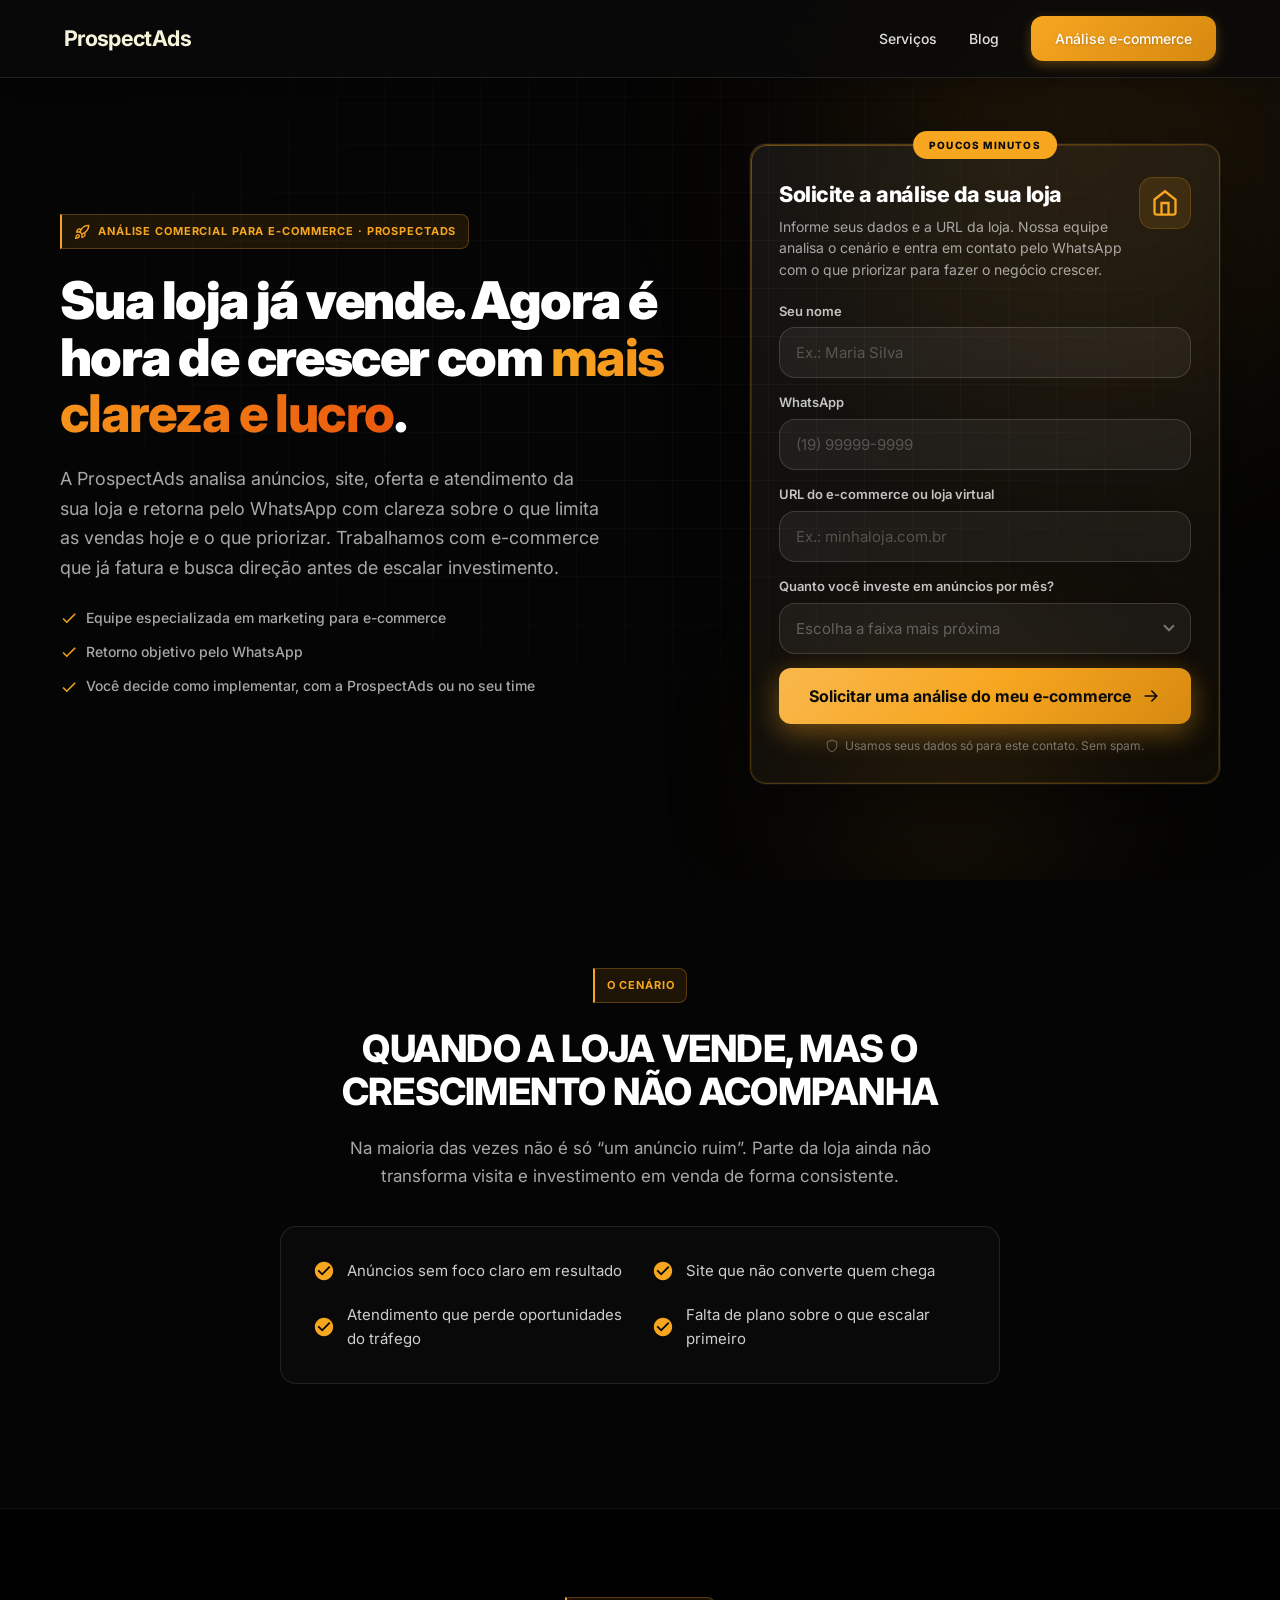
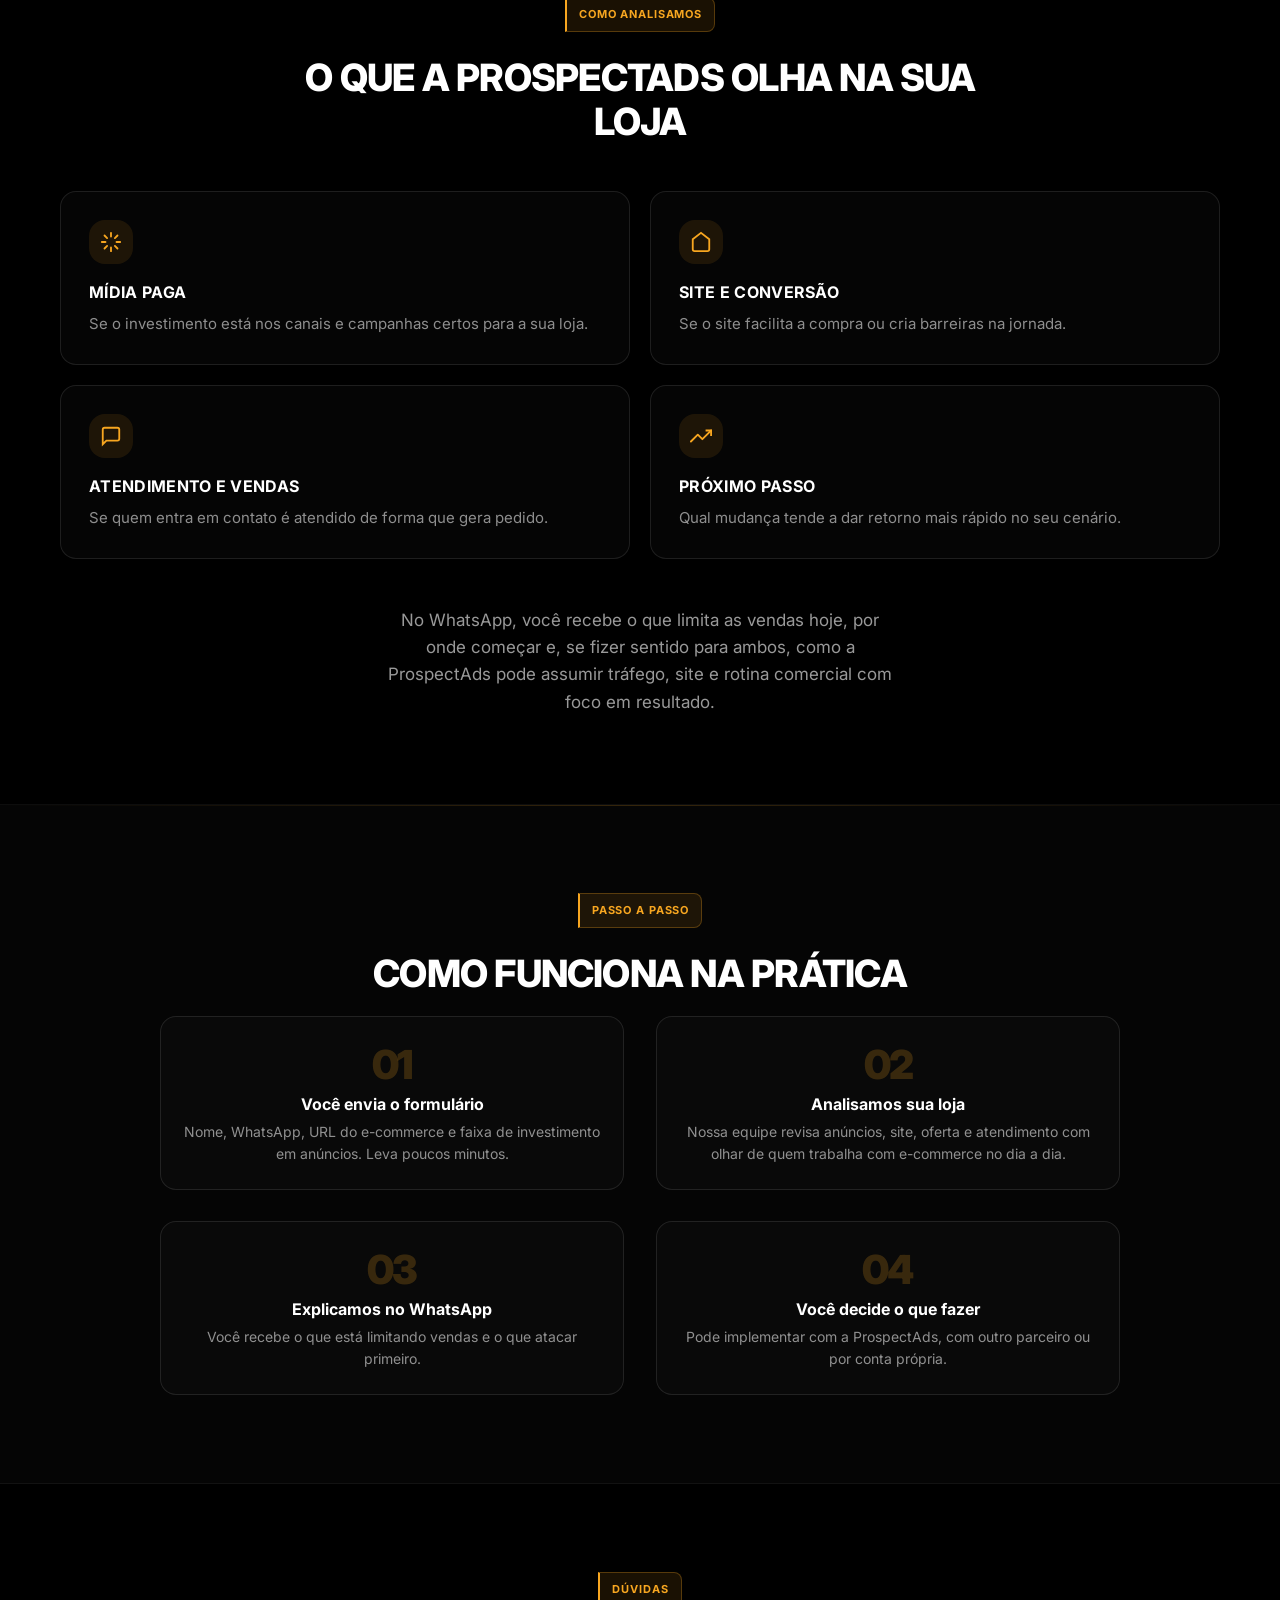
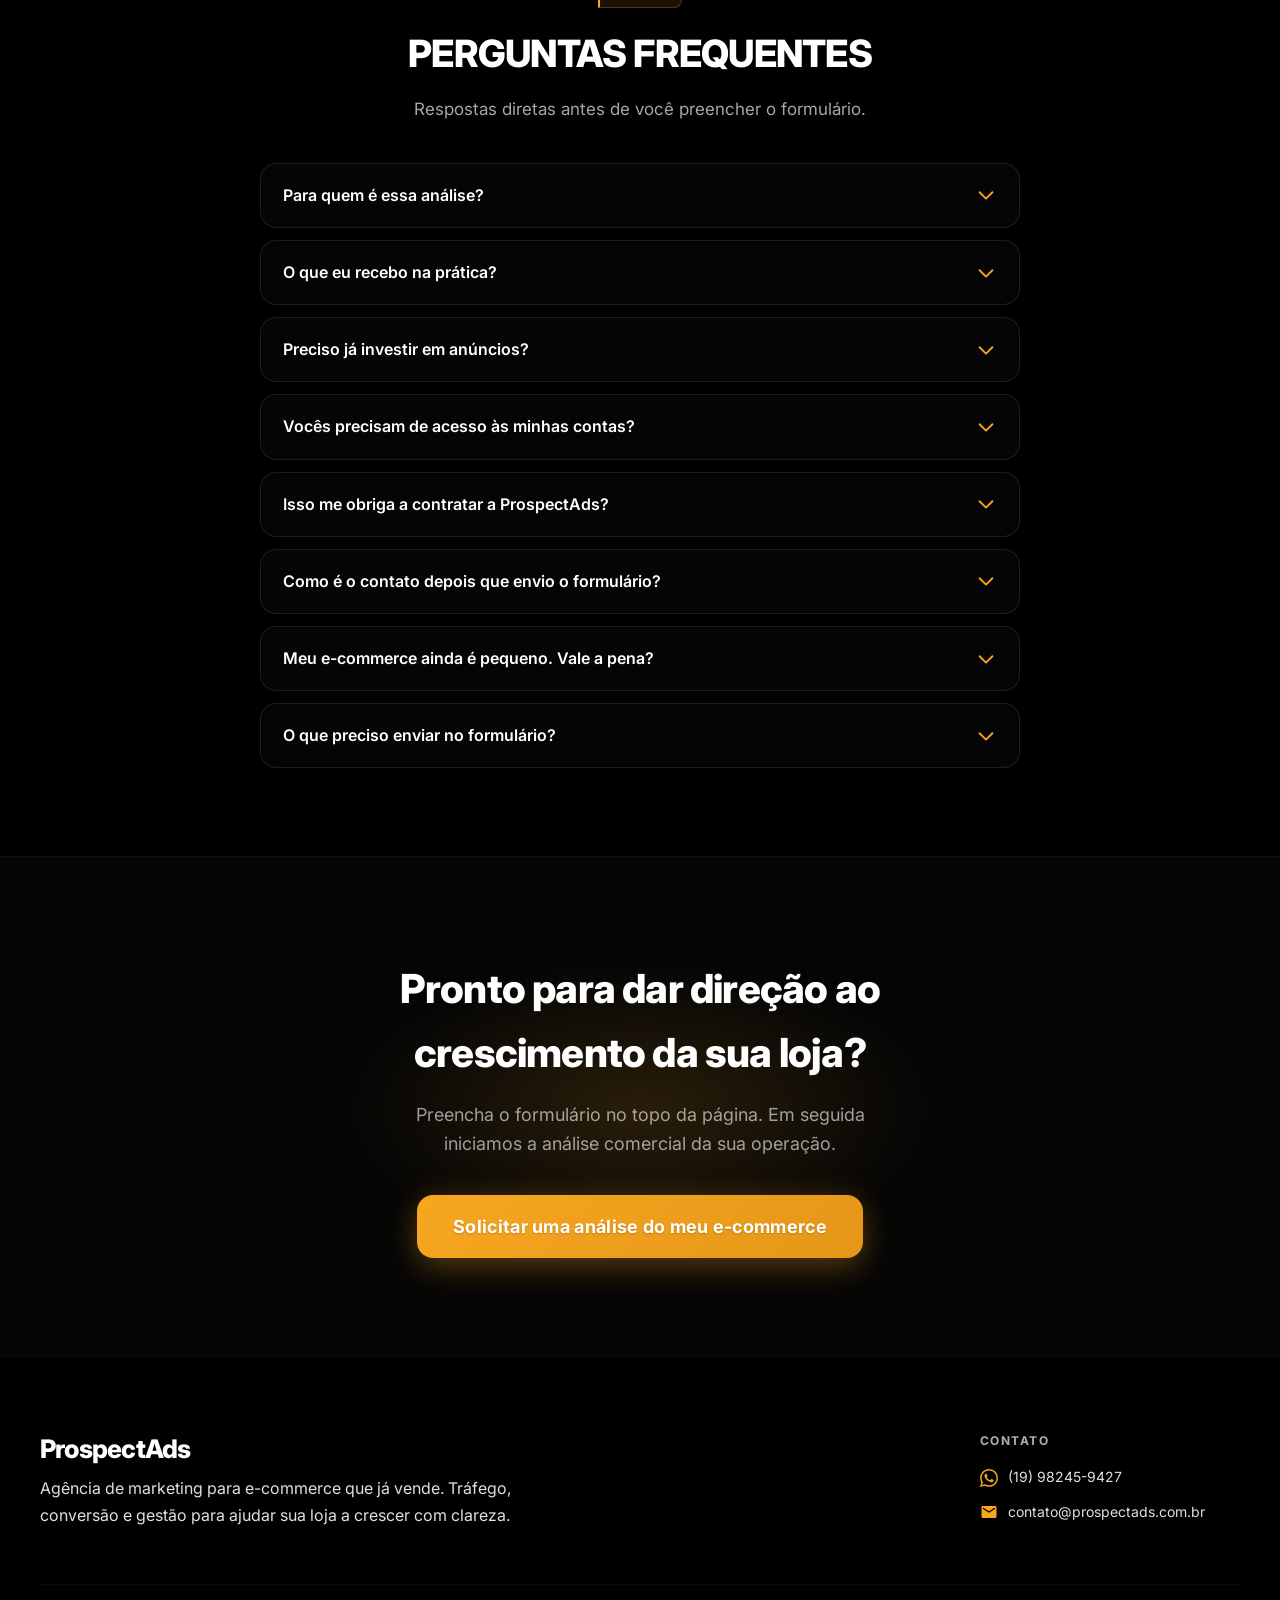
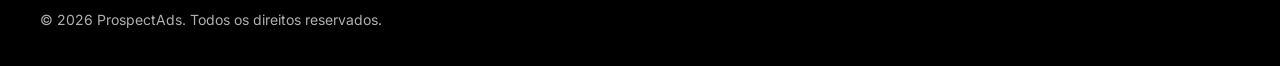
==== ecommerce-analise/index.html @ a4425fae "Nova versão do ProspectAds" ====
<!DOCTYPE html>
<html lang="pt-BR">
<head>
    <meta charset="UTF-8">
    <meta name="viewport" content="width=device-width, initial-scale=1.0">
    <meta name="description" content="Análise comercial para e-commerce que já vende. Entenda o que limita o crescimento da sua loja e o que priorizar para escalar. Retorno objetivo pelo WhatsApp.">
    <meta name="keywords" content="e-commerce travado, análise loja virtual, marketing e-commerce, tráfego pago loja online">
    <meta name="robots" content="index, follow">
    <meta name="author" content="ProspectAds">
    <title>Análise comercial do seu e-commerce | ProspectAds</title>
    <script async src="https://www.googletagmanager.com/gtag/js?id=G-6Y2YB8KS0F"></script>
    <script>
      window.dataLayer = window.dataLayer || [];
      function gtag(){dataLayer.push(arguments);}
      gtag('js', new Date());
      gtag('config', 'G-6Y2YB8KS0F');
    </script>
    <link rel="canonical" href="https://prospectads.com.br/ecommerce-analise/">
    <meta property="og:title" content="Análise comercial do seu e-commerce | ProspectAds">
    <meta property="og:description" content="Para lojas que já vendem: análise de anúncios, site, oferta e atendimento com prioridades claras para crescer. Retorno no WhatsApp pela ProspectAds.">
    <meta property="og:type" content="website">
    <meta property="og:url" content="https://prospectads.com.br/ecommerce-analise/">
    <script type="application/ld+json">
    {
      "@context": "https://schema.org",
      "@type": "Service",
      "name": "Análise de e-commerce ProspectAds",
      "description": "Análise comercial para e-commerce que já vende: revisão de anúncios, site, oferta e atendimento, com prioridades para escalar vendas",
      "provider": { "@type": "Organization", "name": "ProspectAds" },
      "audience": { "@type": "BusinessAudience", "audienceType": "E-commerce pequeno e médio" },
      "areaServed": "BR"
    }
    </script>
    <script type="application/ld+json">
    {
      "@context": "https://schema.org",
      "@type": "FAQPage",
      "mainEntity": [
        {
          "@type": "Question",
          "name": "Para quem é essa análise?",
          "acceptedAnswer": {
            "@type": "Answer",
            "text": "Para donos de loja online que já vendem e querem entender por que o crescimento estagnou, com ou sem anúncios ativos."
          }
        },
        {
          "@type": "Question",
          "name": "O que eu recebo na prática?",
          "acceptedAnswer": {
            "@type": "Answer",
            "text": "Conversa no WhatsApp com o principal limitador da loja e ordem sugerida de prioridades, em linguagem aplicável, sem relatório genérico."
          }
        },
        {
          "@type": "Question",
          "name": "Preciso já investir em anúncios?",
          "acceptedAnswer": {
            "@type": "Answer",
            "text": "Não. Atendemos quem ainda não anuncia e quem já investe em Meta, Google ou outros canais."
          }
        },
        {
          "@type": "Question",
          "name": "Isso me obriga a contratar a ProspectAds?",
          "acceptedAnswer": {
            "@type": "Answer",
            "text": "Não. A análise não vincula contratação. Você decide como implementar, com a ProspectAds ou no seu time."
          }
        }
      ]
    }
    </script>
    <link rel="icon" href="/favicon.svg?v=2" type="image/svg+xml">
    <link rel="apple-touch-icon" href="/favicon.svg?v=2">
    <link rel="preconnect" href="https://fonts.googleapis.com">
    <link rel="preconnect" href="https://fonts.gstatic.com" crossorigin>
    <link href="https://fonts.googleapis.com/css2?family=Inter:wght@400;500;600;700;800;900&display=swap" rel="stylesheet">
    <link rel="stylesheet" href="../assets/design-system.css">
    <link rel="stylesheet" href="../styles.css">
    <link rel="stylesheet" href="ecommerce.css">
</head>
<body class="ecommerce-page">
    <header class="header">
        <nav class="nav container">
            <div class="nav__logo">
                <a href="../" class="site-brand"><span class="site-brand__name">ProspectAds</span></a>
            </div>
            <ul class="nav__menu">
                <li><a href="../#servicos">Serviços</a></li>
                <li><a href="../blog/">Blog</a></li>
                <li><a href="#analise" class="btn btn--primary btn--header" data-scroll-analise>Análise e-commerce</a></li>
            </ul>
        </nav>
    </header>

    <main>
        <section class="ecommerce-hero" id="analise">
            <div class="ecommerce-hero__bg" aria-hidden="true">
                <div class="ecommerce-hero__glow ecommerce-hero__glow--1"></div>
                <div class="ecommerce-hero__glow ecommerce-hero__glow--2"></div>
                <div class="ecommerce-hero__grid-pattern"></div>
            </div>
            <div class="container ecommerce-hero__grid">
                <div class="ecommerce-hero__content">
                    <span class="ec-label">
                        <svg width="16" height="16" viewBox="0 0 24 24" fill="none" aria-hidden="true"><path d="M4.5 16.5c-1.5 1.26-2 5-2 5s3.74-.5 5-2c.71-.84.7-2.13-.09-2.91a2.18 2.18 0 0 0-2.91-.09z" stroke="currentColor" stroke-width="2"/><path d="m12 15-3-3a22 22 0 0 1 2-3.95A12.88 12.88 0 0 1 22 2c0 2.72-.78 7.5-6 11a22.35 22.35 0 0 1-4 2z" stroke="currentColor" stroke-width="2"/><path d="M9 12H4s.55-3.03 2-4c1.62-1.08 5 0 5 0" stroke="currentColor" stroke-width="2"/><path d="M12 15v5s3.03-.55 4-2c1.08-1.62 0-5 0-5" stroke="currentColor" stroke-width="2"/></svg>
                        Análise comercial para e-commerce · ProspectAds
                    </span>
                    <h1 class="ecommerce-hero__title">
                        Sua loja já vende. Agora é hora de crescer com <span class="ec-gradient-text">mais clareza e lucro</span>.
                    </h1>
                    <p class="ecommerce-hero__subtitle">
                        A ProspectAds analisa anúncios, site, oferta e atendimento da sua loja e retorna pelo WhatsApp com clareza sobre o que limita as vendas hoje e o que priorizar. Trabalhamos com e-commerce que já fatura e busca direção antes de escalar investimento.
                    </p>
                    <ul class="ecommerce-hero__trust">
                        <li><svg width="18" height="18" viewBox="0 0 24 24" fill="none"><path d="M9 16.17L4.83 12l-1.42 1.41L9 19 21 7l-1.41-1.41L9 16.17z" fill="currentColor"/></svg> Equipe especializada em marketing para e-commerce</li>
                        <li><svg width="18" height="18" viewBox="0 0 24 24" fill="none"><path d="M9 16.17L4.83 12l-1.42 1.41L9 19 21 7l-1.41-1.41L9 16.17z" fill="currentColor"/></svg> Retorno objetivo pelo WhatsApp</li>
                        <li><svg width="18" height="18" viewBox="0 0 24 24" fill="none"><path d="M9 16.17L4.83 12l-1.42 1.41L9 19 21 7l-1.41-1.41L9 16.17z" fill="currentColor"/></svg> Você decide como implementar, com a ProspectAds ou no seu time</li>
                    </ul>
                </div>

                <aside class="ecommerce-form-card ec-glass-card">
                    <span class="ec-floating-badge">Poucos minutos</span>
                    <div class="ecommerce-form-card__header">
                        <div class="ecommerce-form-card__header-text">
                            <h2 class="ecommerce-form-card__title">Solicite a análise da sua loja</h2>
                            <p class="ecommerce-form-card__desc">Informe seus dados e a URL da loja. Nossa equipe analisa o cenário e entra em contato pelo WhatsApp com o que priorizar para fazer o negócio crescer.</p>
                        </div>
                        <div class="ecommerce-form-card__icon" aria-hidden="true">
                            <svg width="28" height="28" viewBox="0 0 24 24" fill="none"><path d="M3 9l9-7 9 7v11a2 2 0 01-2 2H5a2 2 0 01-2-2V9z" stroke="currentColor" stroke-width="2"/><path d="M9 22V12h6v10" stroke="currentColor" stroke-width="2"/></svg>
                        </div>
                    </div>
                    <form id="lead-form" class="lead-form" novalidate>
                        <div class="lead-form__error" role="alert"></div>
                        <div class="form-group lead-form__honeypot" aria-hidden="true">
                            <label for="website">Website</label>
                            <input type="text" id="website" name="website" tabindex="-1" autocomplete="off">
                        </div>
                        <div class="form-group">
                            <label for="nome">Seu nome</label>
                            <input type="text" id="nome" name="nome" required autocomplete="name" placeholder="Ex.: Maria Silva">
                        </div>
                        <div class="form-group">
                            <label for="whatsapp">WhatsApp</label>
                            <input type="tel" id="whatsapp" name="whatsapp" required autocomplete="tel" placeholder="(19) 99999-9999">
                        </div>
                        <div class="form-group">
                            <label for="loja">URL do e-commerce ou loja virtual</label>
                            <input type="text" id="loja" name="loja" required placeholder="Ex.: minhaloja.com.br">
                        </div>
                        <div class="form-group">
                            <label for="investimento">Quanto você investe em anúncios por mês?</label>
                            <div class="lead-form__select-wrap">
                                <select id="investimento" name="investimento" class="lead-form__select" required>
                                    <option value="" disabled selected>Escolha a faixa mais próxima</option>
                                    <option value="nao_investe">Ainda não invisto em anúncios</option>
                                    <option value="ate_2k">Até R$ 2 mil/mês</option>
                                    <option value="2k_10k">R$ 2 mil a R$ 10 mil/mês</option>
                                    <option value="acima_10k">Acima de R$ 10 mil/mês</option>
                                </select>
                            </div>
                        </div>
                        <button type="submit" class="btn btn--submit">
                            <span>Solicitar uma análise do meu e-commerce</span>
                            <svg width="20" height="20" viewBox="0 0 24 24" fill="none" aria-hidden="true"><path d="M5 12h14M13 6l6 6-6 6" stroke="currentColor" stroke-width="2" stroke-linecap="round" stroke-linejoin="round"/></svg>
                        </button>
                        <p class="lead-form__microcopy">
                            <svg width="14" height="14" viewBox="0 0 24 24" fill="none"><path d="M12 22s8-4 8-10V5l-8-3-8 3v7c0 6 8 10 8 10z" stroke="currentColor" stroke-width="2"/></svg>
                            Usamos seus dados só para este contato. Sem spam.
                        </p>
                    </form>
                </aside>
            </div>
        </section>

        <section class="ecommerce-section ecommerce-section--alt">
            <div class="container">
                <span class="ec-label ec-label--center">O cenário</span>
                <h2 class="ecommerce-section__title ec-title-smart">Quando a loja vende, mas o crescimento não acompanha</h2>
                <p class="ecommerce-section__text">
                    Na maioria das vezes não é só “um anúncio ruim”. Parte da loja ainda não transforma visita e investimento em venda de forma consistente.
                </p>
                <ul class="ecommerce-checklist">
                    <li><svg width="22" height="22" viewBox="0 0 24 24" fill="none"><path d="M12 2C6.48 2 2 6.48 2 12s4.48 10 10 10 10-4.48 10-10S17.52 2 12 2zm-2 15l-5-5 1.41-1.41L10 14.17l7.59-7.59L19 8l-9 9z" fill="currentColor"/></svg> Anúncios sem foco claro em resultado</li>
                    <li><svg width="22" height="22" viewBox="0 0 24 24" fill="none"><path d="M12 2C6.48 2 2 6.48 2 12s4.48 10 10 10 10-4.48 10-10S17.52 2 12 2zm-2 15l-5-5 1.41-1.41L10 14.17l7.59-7.59L19 8l-9 9z" fill="currentColor"/></svg> Site que não converte quem chega</li>
                    <li><svg width="22" height="22" viewBox="0 0 24 24" fill="none"><path d="M12 2C6.48 2 2 6.48 2 12s4.48 10 10 10 10-4.48 10-10S17.52 2 12 2zm-2 15l-5-5 1.41-1.41L10 14.17l7.59-7.59L19 8l-9 9z" fill="currentColor"/></svg> Atendimento que perde oportunidades do tráfego</li>
                    <li><svg width="22" height="22" viewBox="0 0 24 24" fill="none"><path d="M12 2C6.48 2 2 6.48 2 12s4.48 10 10 10 10-4.48 10-10S17.52 2 12 2zm-2 15l-5-5 1.41-1.41L10 14.17l7.59-7.59L19 8l-9 9z" fill="currentColor"/></svg> Falta de plano sobre o que escalar primeiro</li>
                </ul>
            </div>
        </section>

        <section class="ecommerce-section">
            <div class="container">
                <span class="ec-label ec-label--center">Como analisamos</span>
                <h2 class="ecommerce-section__title ec-title-smart">O que a ProspectAds olha na sua loja</h2>
                <div class="ecommerce-cards">
                    <article class="ecommerce-card">
                        <div class="ecommerce-card__icon"><svg width="22" height="22" viewBox="0 0 24 24" fill="none"><path d="M12 2v4M12 18v4M4.93 4.93l2.83 2.83M16.24 16.24l2.83 2.83M2 12h4M18 12h4M4.93 19.07l2.83-2.83M16.24 7.76l2.83-2.83" stroke="currentColor" stroke-width="2" stroke-linecap="round"/></svg></div>
                        <h3>Mídia paga</h3>
                        <p>Se o investimento está nos canais e campanhas certos para a sua loja.</p>
                    </article>
                    <article class="ecommerce-card">
                        <div class="ecommerce-card__icon"><svg width="22" height="22" viewBox="0 0 24 24" fill="none"><path d="M3 9l9-7 9 7v11a2 2 0 01-2 2H5a2 2 0 01-2-2V9z" stroke="currentColor" stroke-width="2"/></svg></div>
                        <h3>Site e conversão</h3>
                        <p>Se o site facilita a compra ou cria barreiras na jornada.</p>
                    </article>
                    <article class="ecommerce-card">
                        <div class="ecommerce-card__icon"><svg width="22" height="22" viewBox="0 0 24 24" fill="none"><path d="M21 15a2 2 0 01-2 2H7l-4 4V5a2 2 0 012-2h14a2 2 0 012 2v10z" stroke="currentColor" stroke-width="2"/></svg></div>
                        <h3>Atendimento e vendas</h3>
                        <p>Se quem entra em contato é atendido de forma que gera pedido.</p>
                    </article>
                    <article class="ecommerce-card">
                        <div class="ecommerce-card__icon"><svg width="22" height="22" viewBox="0 0 24 24" fill="none"><path d="M23 6l-9.5 9.5-5-5L1 18" stroke="currentColor" stroke-width="2" stroke-linecap="round" stroke-linejoin="round"/><path d="M17 6h6v6" stroke="currentColor" stroke-width="2"/></svg></div>
                        <h3>Próximo passo</h3>
                        <p>Qual mudança tende a dar retorno mais rápido no seu cenário.</p>
                    </article>
                </div>
                <p class="ecommerce-section__closing ecommerce-section__closing--spaced">
                    No WhatsApp, você recebe o que limita as vendas hoje, por onde começar e, se fizer sentido para ambos, como a ProspectAds pode assumir tráfego, site e rotina comercial com foco em resultado.
                </p>
            </div>
        </section>

        <section class="ecommerce-section how-it-works">
            <div class="container">
                <span class="ec-label ec-label--center">Passo a passo</span>
                <h2 class="ecommerce-section__title ec-title-smart">Como funciona na prática</h2>
                <div class="how-it-works__steps">
                    <div class="how-it-works__step ec-step">
                        <span class="ec-step__num" aria-hidden="true">01</span>
                        <h3>Você envia o formulário</h3>
                        <p>Nome, WhatsApp, URL do e-commerce e faixa de investimento em anúncios. Leva poucos minutos.</p>
                    </div>
                    <div class="how-it-works__step ec-step">
                        <span class="ec-step__num" aria-hidden="true">02</span>
                        <h3>Analisamos sua loja</h3>
                        <p>Nossa equipe revisa anúncios, site, oferta e atendimento com olhar de quem trabalha com e-commerce no dia a dia.</p>
                    </div>
                    <div class="how-it-works__step ec-step">
                        <span class="ec-step__num" aria-hidden="true">03</span>
                        <h3>Explicamos no WhatsApp</h3>
                        <p>Você recebe o que está limitando vendas e o que atacar primeiro.</p>
                    </div>
                    <div class="how-it-works__step ec-step">
                        <span class="ec-step__num" aria-hidden="true">04</span>
                        <h3>Você decide o que fazer</h3>
                        <p>Pode implementar com a ProspectAds, com outro parceiro ou por conta própria.</p>
                    </div>
                </div>
            </div>
        </section>

        <section class="ecommerce-section ecommerce-faq" id="faq">
            <div class="container">
                <span class="ec-label ec-label--center">Dúvidas</span>
                <h2 class="ecommerce-section__title ec-title-smart">Perguntas frequentes</h2>
                <p class="ecommerce-section__text ecommerce-faq__intro">
                    Respostas diretas antes de você preencher o formulário.
                </p>
                <div class="faq__list">
                    <div class="faq__item">
                        <div class="faq__question">
                            <h3>Para quem é essa análise?</h3>
                            <svg class="faq__icon" width="24" height="24" viewBox="0 0 24 24" fill="none" aria-hidden="true"><path d="M19 9l-7 7-7-7" stroke="currentColor" stroke-width="2" stroke-linecap="round" stroke-linejoin="round"/></svg>
                        </div>
                        <div class="faq__answer">
                            <p>Para donos de loja online que já vendem e querem entender por que o crescimento estagnou, com ou sem anúncios ativos hoje.</p>
                        </div>
                    </div>
                    <div class="faq__item">
                        <div class="faq__question">
                            <h3>O que eu recebo na prática?</h3>
                            <svg class="faq__icon" width="24" height="24" viewBox="0 0 24 24" fill="none" aria-hidden="true"><path d="M19 9l-7 7-7-7" stroke="currentColor" stroke-width="2" stroke-linecap="round" stroke-linejoin="round"/></svg>
                        </div>
                        <div class="faq__answer">
                            <p>Uma conversa no WhatsApp com o principal limitador da sua loja e uma ordem sugerida de prioridades. Objetivo, em linguagem aplicável, sem PDF genérico.</p>
                        </div>
                    </div>
                    <div class="faq__item">
                        <div class="faq__question">
                            <h3>Preciso já investir em anúncios?</h3>
                            <svg class="faq__icon" width="24" height="24" viewBox="0 0 24 24" fill="none" aria-hidden="true"><path d="M19 9l-7 7-7-7" stroke="currentColor" stroke-width="2" stroke-linecap="round" stroke-linejoin="round"/></svg>
                        </div>
                        <div class="faq__answer">
                            <p>Não. Atendemos quem ainda não anuncia e quem já investe em Meta, Google ou outros canais. A análise parte do seu cenário real.</p>
                        </div>
                    </div>
                    <div class="faq__item">
                        <div class="faq__question">
                            <h3>Vocês precisam de acesso às minhas contas?</h3>
                            <svg class="faq__icon" width="24" height="24" viewBox="0 0 24 24" fill="none" aria-hidden="true"><path d="M19 9l-7 7-7-7" stroke="currentColor" stroke-width="2" stroke-linecap="round" stroke-linejoin="round"/></svg>
                        </div>
                        <div class="faq__answer">
                            <p>Não no início. Começamos com o que você informa no formulário. Se for necessário ver contas de anúncio ou plataforma da loja virtual, combinamos isso depois, com sua autorização.</p>
                        </div>
                    </div>
                    <div class="faq__item">
                        <div class="faq__question">
                            <h3>Isso me obriga a contratar a ProspectAds?</h3>
                            <svg class="faq__icon" width="24" height="24" viewBox="0 0 24 24" fill="none" aria-hidden="true"><path d="M19 9l-7 7-7-7" stroke="currentColor" stroke-width="2" stroke-linecap="round" stroke-linejoin="round"/></svg>
                        </div>
                        <div class="faq__answer">
                            <p>Não. A análise não vincula contratação. Você decide se implementa com a ProspectAds, com outro parceiro ou com seu time.</p>
                        </div>
                    </div>
                    <div class="faq__item">
                        <div class="faq__question">
                            <h3>Como é o contato depois que envio o formulário?</h3>
                            <svg class="faq__icon" width="24" height="24" viewBox="0 0 24 24" fill="none" aria-hidden="true"><path d="M19 9l-7 7-7-7" stroke="currentColor" stroke-width="2" stroke-linecap="round" stroke-linejoin="round"/></svg>
                        </div>
                        <div class="faq__answer">
                            <p>Entramos em contato pelo WhatsApp informado e explicamos o que encontramos, com clareza sobre o que priorizar na sua loja.</p>
                        </div>
                    </div>
                    <div class="faq__item">
                        <div class="faq__question">
                            <h3>Meu e-commerce ainda é pequeno. Vale a pena?</h3>
                            <svg class="faq__icon" width="24" height="24" viewBox="0 0 24 24" fill="none" aria-hidden="true"><path d="M19 9l-7 7-7-7" stroke="currentColor" stroke-width="2" stroke-linecap="round" stroke-linejoin="round"/></svg>
                        </div>
                        <div class="faq__answer">
                            <p>Se já há vendas, mas o resultado não acompanha o esforço, a análise mostra se o caminho é escalar agora ou ajustar a base antes.</p>
                        </div>
                    </div>
                    <div class="faq__item">
                        <div class="faq__question">
                            <h3>O que preciso enviar no formulário?</h3>
                            <svg class="faq__icon" width="24" height="24" viewBox="0 0 24 24" fill="none" aria-hidden="true"><path d="M19 9l-7 7-7-7" stroke="currentColor" stroke-width="2" stroke-linecap="round" stroke-linejoin="round"/></svg>
                        </div>
                        <div class="faq__answer">
                            <p>Nome, WhatsApp, URL do e-commerce e quanto você investe em anúncios por mês. O envio leva cerca de 2 minutos.</p>
                        </div>
                    </div>
                </div>
            </div>
        </section>

        <section class="ecommerce-final">
            <div class="container">
                <h2 class="ecommerce-final__title">Pronto para dar direção ao crescimento da sua loja?</h2>
                <p class="ecommerce-final__subtitle">
                    Preencha o formulário no topo da página. Em seguida iniciamos a análise comercial da sua operação.
                </p>
                <a href="#analise" class="btn btn--large btn--primary" data-scroll-analise>Solicitar uma análise do meu e-commerce</a>
            </div>
        </section>
    </main>

    <!-- Footer -->
    <footer class="site-footer" role="contentinfo">
        <div class="container site-footer__inner">
            <div class="site-footer__main">
                <div class="site-footer__brand">
                    <a href="../" class="site-footer__logo"><span class="site-footer__logo-text">ProspectAds</span></a>
                    <p class="site-footer__tagline">Agência de marketing para e-commerce que já vende. Tráfego, conversão e gestão para ajudar sua loja a crescer com clareza.</p>
                </div>
                <div class="site-footer__col">
                    <h2 class="site-footer__heading">Contato</h2>
                    <address class="site-footer__contacts">
                        <a href="https://wa.me/5519982459427?text=Ol%C3%A1%21%20Tenho%20um%20e-commerce%20e%20quero%20solicitar%20a%20an%C3%A1lise%20comercial%20da%20ProspectAds." class="site-footer__contact-link" target="_blank" rel="noopener noreferrer" onclick="if(typeof gtag!=='undefined'){gtag('event','whatsapp_click',{});}">
                            <svg viewBox="0 0 24 24" fill="none" aria-hidden="true"><path d="M17.472 14.382c-.297-.149-1.758-.867-2.03-.967-.273-.099-.471-.148-.67.15-.197.297-.767.966-.94 1.164-.173.199-.347.223-.644.075-.297-.15-1.255-.463-2.39-1.475-.883-.788-1.48-1.761-1.653-2.059-.173-.297-.018-.458.13-.606.134-.133.298-.347.446-.52.149-.174.198-.298.298-.497.099-.198.05-.371-.025-.52-.075-.149-.669-1.612-.916-2.207-.242-.579-.487-.5-.669-.51-.173-.008-.371-.01-.57-.01-.198 0-.52.074-.792.372-.272.297-1.04 1.016-1.04 2.479 0 1.462 1.065 2.875 1.213 3.074.149.198 2.096 3.2 5.077 4.487.709.306 1.262.489 1.694.625.712.227 1.36.195 1.871.118.571-.085 1.758-.719 2.006-1.413.248-.694.248-1.289.173-1.413-.074-.124-.272-.198-.57-.347m-5.421 7.403h-.004a9.87 9.87 0 01-5.031-1.378l-.361-.214-3.741.982.998-3.648-.235-.374a9.86 9.86 0 01-1.51-5.26c.001-5.45 4.436-9.884 9.888-9.884 2.64 0 5.122 1.03 6.988 2.898a9.825 9.825 0 012.893 6.994c-.003 5.45-4.437 9.884-9.885 9.884m8.413-18.297A11.815 11.815 0 0012.05 0C5.495 0 .16 5.335.157 11.892c0 2.096.547 4.142 1.588 5.945L.057 24l6.305-1.654a11.882 11.882 0 005.683 1.448h.005c6.554 0 11.89-5.335 11.893-11.893a11.821 11.821 0 00-3.48-8.413Z" fill="currentColor"/></svg>
                            <span>(19) 98245-9427</span>
                        </a>
                        <a href="mailto:contato@prospectads.com.br" class="site-footer__contact-link">
                            <svg viewBox="0 0 24 24" fill="none" aria-hidden="true"><path d="M20 4H4c-1.1 0-1.99.9-1.99 2L2 18c0 1.1.9 2 2 2h16c1.1 0 2-.9 2-2V6c0-1.1-.9-2-2-2zm0 4l-8 5-8-5V6l8 5 8-5v2z" fill="currentColor"/></svg>
                            <span>contato@prospectads.com.br</span>
                        </a>
                    </address>
                </div>
            </div>
            <div class="site-footer__bar">
                <p class="site-footer__copy">&copy; 2026 ProspectAds. Todos os direitos reservados.</p>

            </div>
        </div>
    </footer>


    <script src="form.js" defer></script>
</body>
</html>
---- assets/design-system.css ----
/**
 * ProspectAds — Design System (fonte única)
 * Tokens, tipografia, botões, links, formulários, header, footer e blocos reutilizáveis.
 * Carregue este arquivo ANTES de styles.css, blog.css ou ecommerce.css.
 */

/* ==========================================================================
   1. Tokens
   ========================================================================== */

:root {
    /* Marca */
    --pa-primary: #f7a620;
    --pa-primary-dark: #d68910;
    --pa-primary-light: #f9b84d;
    --pa-accent: #ff8c00;
    --pa-gradient-start: #f7a620;
    --pa-gradient-end: #d68910;
    --pa-whatsapp: #25d366;

    /* Texto */
    --pa-text: #ffffff;
    --pa-text-muted: #e0e0e0;
    --pa-text-subtle: #b0b0b0;
    --pa-text-on-primary: #ffffff;
    --pa-logo-cream: #f5f5dc;

    /* Fundos */
    --pa-bg: #000000;
    --pa-bg-elevated: #0f0f0f;
    --pa-bg-surface: #1a1a1a;
    --pa-bg-card: #1f1f1f;
    --pa-border: #2a2a2a;

    /* Tipografia */
    --pa-font: 'Inter', -apple-system, BlinkMacSystemFont, 'Segoe UI', Roboto, sans-serif;
    --pa-text-xs: 0.75rem;
    --pa-text-sm: 0.875rem;
    --pa-text-base: 1rem;
    --pa-text-lg: 1.125rem;
    --pa-text-xl: 1.25rem;
    --pa-text-2xl: 1.5rem;
    --pa-text-3xl: clamp(1.75rem, 4vw, 2.25rem);
    --pa-text-4xl: clamp(2rem, 5vw, 3.25rem);
    --pa-text-hero: clamp(2rem, 6vw, 3.5rem);
    --pa-leading-tight: 1.15;
    --pa-leading-normal: 1.6;

    /* Espaçamento & forma */
    --pa-radius-sm: 8px;
    --pa-radius-md: 12px;
    --pa-radius-lg: 16px;
    --pa-radius-full: 999px;
    --pa-container: 1200px;
    --pa-header-h: 72px;
    --pa-space-section: clamp(64px, 10vw, 96px);

    /* Sombras & efeitos */
    --pa-shadow-sm: 0 2px 8px rgba(0, 0, 0, 0.25);
    --pa-shadow-md: 0 8px 32px rgba(0, 0, 0, 0.4);
    --pa-shadow-gold: 0 4px 24px rgba(247, 166, 32, 0.2);
    --pa-shadow-btn: 0 4px 12px rgba(247, 166, 32, 0.3);
    --pa-glow-gold: rgba(247, 166, 32, 0.12);
    --pa-transition: 0.2s ease;

    /* Aliases legados (site / blog / LP) */
    --primary-color: var(--pa-primary);
    --primary-dark: var(--pa-primary-dark);
    --primary-light: var(--pa-primary-light);
    --secondary-color: #f7931e;
    --accent-color: var(--pa-accent);
    --text-dark: var(--pa-text);
    --text-gray: var(--pa-text-muted);
    --text-light: var(--pa-text-subtle);
    --bg-dark: var(--pa-bg);
    --bg-gray: var(--pa-bg-elevated);
    --bg-white: var(--pa-bg-surface);
    --bg-card: var(--pa-bg-card);
    --border-color: var(--pa-border);
    --gradient-start: var(--pa-gradient-start);
    --gradient-end: var(--pa-gradient-end);
    --shadow-sm: var(--pa-shadow-sm);
    --shadow-md: var(--pa-shadow-md);
    --shadow-lg: 0 10px 15px -3px rgba(247, 166, 32, 0.35);
    --shadow-xl: 0 20px 25px -5px rgba(247, 166, 32, 0.4);
}

/* ==========================================================================
   2. Base
   ========================================================================== */

*,
*::before,
*::after {
    box-sizing: border-box;
}

html {
    scroll-behavior: smooth;
}

body {
    margin: 0;
    font-family: var(--pa-font);
    font-size: var(--pa-text-base);
    line-height: var(--pa-leading-normal);
    color: var(--pa-text);
    background-color: var(--pa-bg);
    overflow-x: hidden;
    -webkit-font-smoothing: antialiased;
}

.pa-page-bg {
    position: fixed;
    inset: 0;
    z-index: 0;
    pointer-events: none;
    background:
        radial-gradient(ellipse 80% 50% at 50% -20%, var(--pa-glow-gold), transparent 55%),
        radial-gradient(ellipse 60% 40% at 100% 50%, rgba(247, 166, 32, 0.06), transparent 50%),
        var(--pa-bg);
}

.container {
    max-width: var(--pa-container);
    margin: 0 auto;
    padding: 0 20px;
}

main {
    position: relative;
    z-index: 1;
}

/* Âncoras com header fixo */
[id] {
    scroll-margin-top: calc(var(--pa-header-h) + 16px);
}

/* ==========================================================================
   3. Tipografia
   ========================================================================== */

.pa-eyebrow,
.blog-eyebrow,
.ec-label {
    display: inline-flex;
    align-items: center;
    gap: 8px;
    font-size: var(--pa-text-xs);
    font-weight: 700;
    text-transform: uppercase;
    letter-spacing: 0.12em;
    color: var(--pa-primary);
    margin-bottom: 16px;
    padding: 8px 14px;
    border-radius: var(--pa-radius-full);
    background: rgba(247, 166, 32, 0.1);
    border: 1px solid rgba(247, 166, 32, 0.28);
}

.pa-eyebrow::before,
.blog-eyebrow::before {
    content: '';
    width: 6px;
    height: 6px;
    border-radius: 50%;
    background: var(--pa-primary);
    box-shadow: 0 0 8px var(--pa-primary);
}

.ec-label {
    border-radius: 0;
    border-left: 2px solid var(--pa-primary);
    border-radius: 0 var(--pa-radius-sm) var(--pa-radius-sm) 0;
}

.section__title,
.pa-title,
.ecommerce-section__title {
    font-size: var(--pa-text-3xl);
    font-weight: 800;
    line-height: var(--pa-leading-tight);
    color: var(--pa-text);
    letter-spacing: -0.02em;
    margin: 0 0 16px;
    text-align: center;
}

.pa-title--left,
.section__title--left {
    text-align: left;
}

.pa-subtitle,
.section__subtitle {
    font-size: var(--pa-text-lg);
    color: var(--pa-text-muted);
    max-width: 640px;
    margin: 0 auto 32px;
    text-align: center;
    line-height: 1.55;
}

.pa-text-gradient,
.hero__highlight,
.ec-gradient-text {
    background: linear-gradient(135deg, var(--pa-primary), var(--pa-primary-light));
    -webkit-background-clip: text;
    -webkit-text-fill-color: transparent;
    background-clip: text;
    font-weight: 800;
}

.pa-lead {
    font-size: var(--pa-text-lg);
    color: var(--pa-text-muted);
    line-height: 1.55;
}

/* Links */
a.pa-link,
.link-primary {
    color: var(--pa-primary);
    font-weight: 600;
    text-decoration: none;
    transition: color var(--pa-transition);
}

a.pa-link:hover,
.link-primary:hover {
    color: var(--pa-primary-light);
    text-decoration: underline;
}

a.pa-link--muted {
    color: var(--pa-text-subtle);
    font-weight: 500;
}

a.pa-link--muted:hover {
    color: var(--pa-primary);
}

/* ==========================================================================
   4. Botões
   ========================================================================== */

.btn {
    display: inline-flex;
    align-items: center;
    justify-content: center;
    gap: 8px;
    padding: 14px 28px;
    border-radius: var(--pa-radius-md);
    font-weight: 600;
    font-size: var(--pa-text-base);
    font-family: inherit;
    line-height: 1.5;
    text-decoration: none;
    text-align: center;
    cursor: pointer;
    border: none;
    transition: transform var(--pa-transition), box-shadow var(--pa-transition), filter var(--pa-transition);
}

.btn--primary {
    background: linear-gradient(135deg, var(--pa-gradient-start), var(--pa-gradient-end));
    color: var(--pa-text-on-primary);
    font-weight: 700;
    text-shadow: 0 1px 2px rgba(0, 0, 0, 0.2);
    box-shadow: var(--pa-shadow-btn);
}

.btn--primary:hover {
    transform: translateY(-2px);
    box-shadow: 0 6px 20px rgba(247, 166, 32, 0.4);
    filter: brightness(1.05);
}

.btn--secondary {
    background: transparent;
    color: var(--pa-text);
    border: 1px solid var(--pa-border);
    box-shadow: none;
}

.btn--secondary:hover {
    border-color: rgba(247, 166, 32, 0.45);
    color: var(--pa-primary-light);
    transform: translateY(-1px);
}

.btn--large {
    padding: 18px 36px;
    font-size: var(--pa-text-lg);
    border-radius: var(--pa-radius-lg);
}

.btn--header {
    padding: 10px 18px;
    font-size: var(--pa-text-sm);
    border-radius: var(--pa-radius-sm);
}

.btn--whatsapp {
    background: var(--pa-whatsapp);
    color: #fff;
    box-shadow: 0 4px 16px rgba(37, 211, 102, 0.35);
}

.btn--whatsapp:hover {
    filter: brightness(1.08);
    box-shadow: 0 6px 20px rgba(37, 211, 102, 0.45);
}

.btn--submit {
    width: 100%;
    padding: 16px 24px;
    font-size: var(--pa-text-base);
    font-weight: 700;
}

.btn:disabled {
    opacity: 0.55;
    cursor: not-allowed;
    transform: none;
}

/* ==========================================================================
   5. Header & navegação
   ========================================================================== */

.header {
    position: fixed;
    top: 0;
    left: 0;
    right: 0;
    z-index: 1000;
    background: rgba(26, 26, 26, 0.92);
    backdrop-filter: blur(12px);
    -webkit-backdrop-filter: blur(12px);
    border-bottom: 1px solid rgba(247, 166, 32, 0.1);
    box-shadow: var(--pa-shadow-sm);
}

.nav {
    display: flex;
    justify-content: space-between;
    align-items: center;
    padding: 14px 0;
    min-height: var(--pa-header-h);
    gap: 16px;
}

.nav__logo a,
.site-brand {
    display: inline-flex;
    align-items: center;
    text-decoration: none;
}

.site-brand__name,
.logo__text {
    font-size: 1.35rem;
    font-weight: 700;
    color: var(--pa-logo-cream);
    letter-spacing: -0.03em;
    line-height: 1;
}

.logo__icon,
.logo__tagline {
    display: none !important;
}

.nav__menu {
    display: flex;
    list-style: none;
    gap: 28px;
    align-items: center;
    margin: 0;
    padding: 0;
}

.nav__menu a:not(.btn) {
    text-decoration: none;
    color: var(--pa-text-muted);
    font-weight: 500;
    font-size: var(--pa-text-sm);
    transition: color var(--pa-transition);
}

.nav__menu a:not(.btn):hover,
.nav__menu a[aria-current="page"] {
    color: var(--pa-primary);
}

/* ==========================================================================
   6. Formulários
   ========================================================================== */

.form-group {
    margin-bottom: 16px;
}

.form-group label {
    display: block;
    margin-bottom: 6px;
    font-size: var(--pa-text-sm);
    font-weight: 500;
    color: var(--pa-text-subtle);
}

.form-group input,
.form-group select,
.form-group textarea,
.lead-form input,
.lead-form select,
.lead-form textarea {
    width: 100%;
    padding: 12px 14px;
    border-radius: var(--pa-radius-sm);
    border: 1px solid var(--pa-border);
    background: var(--pa-bg-elevated);
    color: var(--pa-text);
    font-family: inherit;
    font-size: var(--pa-text-sm);
    transition: border-color var(--pa-transition), box-shadow var(--pa-transition);
}

.form-group input:focus,
.form-group select:focus,
.form-group textarea:focus,
.lead-form input:focus,
.lead-form select:focus,
.lead-form textarea:focus {
    outline: none;
    border-color: var(--pa-primary);
    box-shadow: 0 0 0 3px rgba(247, 166, 32, 0.15);
}

.form-group input::placeholder,
.lead-form input::placeholder {
    color: var(--pa-text-subtle);
    opacity: 0.8;
}

/* ==========================================================================
   7. Cards & blocos
   ========================================================================== */

.pa-card {
    background: var(--pa-bg-card);
    border: 1px solid var(--pa-border);
    border-radius: var(--pa-radius-md);
    padding: 24px;
    box-shadow: var(--pa-shadow-md);
    transition: border-color var(--pa-transition), transform var(--pa-transition);
}

.pa-card:hover {
    border-color: rgba(247, 166, 32, 0.25);
}

.pa-card-grid {
    display: grid;
    gap: 20px;
    grid-template-columns: repeat(auto-fill, minmax(260px, 1fr));
}

/* Faixa CTA (site, blog, LP) */
.pa-cta-band {
    padding: var(--pa-space-section) 0;
    background:
        linear-gradient(180deg, transparent, rgba(247, 166, 32, 0.06)),
        var(--pa-bg-elevated);
    border-top: 1px solid var(--pa-border);
    border-bottom: 1px solid var(--pa-border);
}

.pa-cta-band__inner {
    display: flex;
    flex-wrap: wrap;
    align-items: center;
    justify-content: space-between;
    gap: 24px;
    max-width: var(--pa-container);
    margin: 0 auto;
    padding: 0 20px;
}

.pa-cta-band h2 {
    font-size: var(--pa-text-2xl);
    font-weight: 800;
    margin: 0 0 8px;
    line-height: 1.2;
}

.pa-cta-band p {
    margin: 0;
    color: var(--pa-text-muted);
    max-width: 520px;
    font-size: var(--pa-text-base);
}

.pa-cta-band__actions {
    display: flex;
    flex-wrap: wrap;
    gap: 12px;
    flex-shrink: 0;
}

/* Hub de conteúdo (blog → conversão) */
.pa-content-hub {
    padding: var(--pa-space-section) 0;
    background: var(--pa-bg);
}

.pa-content-hub__grid {
    display: grid;
    grid-template-columns: 1fr 1fr;
    gap: 40px;
    align-items: start;
}

.pa-content-hub__topics {
    display: flex;
    flex-direction: column;
    gap: 12px;
    margin-top: 24px;
}

.pa-topic-link {
    display: flex;
    align-items: center;
    justify-content: space-between;
    gap: 12px;
    padding: 16px 18px;
    background: var(--pa-bg-card);
    border: 1px solid var(--pa-border);
    border-radius: var(--pa-radius-md);
    text-decoration: none;
    color: var(--pa-text);
    font-weight: 600;
    font-size: var(--pa-text-sm);
    transition: border-color var(--pa-transition), background var(--pa-transition);
}

.pa-topic-link:hover {
    border-color: rgba(247, 166, 32, 0.4);
    background: rgba(247, 166, 32, 0.06);
    color: var(--pa-primary-light);
}

.pa-topic-link svg {
    flex-shrink: 0;
    color: var(--pa-primary);
}

/* Badges */
.status-badge,
.pa-badge {
    display: inline-block;
    padding: 4px 12px;
    border-radius: var(--pa-radius-full);
    font-size: var(--pa-text-xs);
    font-weight: 600;
}

/* ==========================================================================
   8. Footer (site-wide)
   ========================================================================== */

.site-footer {
    position: relative;
    z-index: 1;
    margin-top: 0;
    background: var(--pa-bg);
    color: var(--pa-text-muted);
}

.site-footer__topline {
    display: none;
}

.site-footer__inner {
    padding: clamp(56px, 7vw, 76px) 0 clamp(28px, 3.5vw, 36px);
}

.site-footer__main {
    display: grid;
    grid-template-columns: minmax(0, 1fr) auto;
    gap: clamp(48px, 9vw, 140px);
    align-items: start;
    justify-content: space-between;
}

.site-footer__brand {
    display: flex;
    flex-direction: column;
    align-items: flex-start;
    gap: 12px;
    max-width: 31rem;
}

.site-footer__logo {
    display: inline-flex;
    text-decoration: none;
    color: var(--pa-text);
    transition: color var(--pa-transition);
}

.site-footer__logo:hover {
    color: var(--pa-primary);
}

.site-footer__logo-text {
    font-size: clamp(1.35rem, 2.5vw, 1.6rem);
    font-weight: 800;
    letter-spacing: -0.03em;
    line-height: 1.15;
}

.site-footer__tagline {
    margin: 0;
    font-size: var(--pa-text-base);
    line-height: 1.65;
    color: var(--pa-text-muted);
}

.site-footer__col {
    justify-self: end;
    min-width: 260px;
}

.site-footer__heading {
    margin: 0 0 18px;
    font-size: var(--pa-text-xs);
    font-weight: 700;
    letter-spacing: 0.12em;
    text-transform: uppercase;
    color: var(--pa-text-subtle);
    line-height: 1.2;
}

.site-footer__links,
.site-footer__contacts {
    list-style: none;
    margin: 0;
    padding: 0;
}

.site-footer__links {
    display: flex;
    flex-direction: column;
    gap: 10px;
}

.site-footer__links a {
    color: var(--pa-text-muted);
    font-size: var(--pa-text-sm);
    line-height: 1.6;
    text-decoration: none;
    transition: color var(--pa-transition);
}

.site-footer__links a:hover {
    color: var(--pa-primary);
}

.site-footer__contacts {
    display: flex;
    flex-direction: column;
    gap: 12px;
    font-style: normal;
}

.site-footer__contact-link {
    display: inline-flex;
    align-items: center;
    gap: 10px;
    width: fit-content;
    font-size: var(--pa-text-sm);
    line-height: 1.6;
    color: var(--pa-text-muted);
    text-decoration: none;
    word-break: break-word;
    transition: color var(--pa-transition);
}

.site-footer__contact-link svg {
    width: 18px;
    height: 18px;
    flex-shrink: 0;
    color: var(--pa-primary);
}

.site-footer__contact-link:hover {
    color: var(--pa-primary);
}

.site-footer__bar {
    display: flex;
    flex-wrap: wrap;
    align-items: center;
    justify-content: space-between;
    gap: 16px 24px;
    margin-top: clamp(42px, 5vw, 56px);
    padding: 24px 0 0;
    border-top: 1px solid rgba(255, 255, 255, 0.04);
}

.site-footer__copy {
    margin: 0;
    font-size: var(--pa-text-sm);
    color: var(--pa-text-subtle);
    line-height: 1.5;
}

.site-footer__legal {
    display: flex;
    flex-wrap: wrap;
    align-items: center;
    gap: 8px 12px;
    font-size: var(--pa-text-sm);
}

.site-footer__legal a {
    color: var(--pa-text-muted);
    text-decoration: none;
    transition: color var(--pa-transition);
}

.site-footer__legal a:hover {
    color: var(--pa-primary);
}

.site-footer__legal-sep {
    color: var(--pa-text-subtle);
    opacity: 0.6;
    user-select: none;
}

@media (max-width: 900px) {
    .site-footer__main {
        grid-template-columns: 1fr;
        gap: 36px;
    }

    .site-footer__brand {
        max-width: none;
    }

    .site-footer__col {
        justify-self: start;
        min-width: 0;
    }
}

@media (max-width: 640px) {
    .site-footer {
        margin-top: 0;
    }

    .site-footer__main {
        grid-template-columns: 1fr;
        gap: 36px;
    }

    .site-footer__brand {
        grid-column: auto;
    }

    .site-footer__bar {
        flex-direction: column;
        align-items: flex-start;
        text-align: left;
    }

    .site-footer__inner {
        padding-top: 44px;
    }
}

/* ==========================================================================
   9. Utilitários
   ========================================================================== */

.pa-text-center { text-align: center; }
.pa-mb-0 { margin-bottom: 0; }
.pa-mt-lg { margin-top: 32px; }

@media (max-width: 768px) {
    .nav__menu {
        gap: 16px;
    }

    .nav__menu a:not(.btn) {
        font-size: var(--pa-text-xs);
    }

    .pa-content-hub__grid {
        grid-template-columns: 1fr;
    }

    .pa-cta-band__inner {
        flex-direction: column;
        align-items: flex-start;
    }

    .btn--large {
        width: 100%;
    }
}
---- styles.css ----
/* ProspectAds — estilos do site (layout por seção). Tokens e componentes: assets/design-system.css */
@import url('assets/design-system.css');

/* Reset leve (design-system já define box-sizing) */
* {
    margin: 0;
    padding: 0;
}

/* Ajuste de scroll para âncoras com header fixo */
#trafego,
#landing,
#automacao,
#consultoria,
#conteudo,
#servicos {
    scroll-margin-top: 100px;
}

/* Botão grande — efeito shimmer (complementa design-system) */
.btn--large {
    position: relative;
    overflow: hidden;
    background-size: 200% auto;
    letter-spacing: 0.3px;
}

.btn--large::before {
    content: '';
    position: absolute;
    top: 0;
    left: -100%;
    width: 100%;
    height: 100%;
    background: linear-gradient(90deg, transparent, rgba(255, 255, 255, 0.25), transparent);
    transition: left 0.6s;
}

.btn--large::after {
    content: '';
    position: absolute;
    top: 50%;
    left: 50%;
    width: 0;
    height: 0;
    border-radius: 50%;
    background: rgba(255, 255, 255, 0.2);
    transform: translate(-50%, -50%);
    transition: width 0.6s, height 0.6s;
}

.btn--large:hover {
    transform: translateY(-4px) translateZ(0);
    box-shadow: 
        0 12px 40px rgba(247, 166, 32, 0.5),
        0 6px 20px rgba(0, 0, 0, 0.4),
        inset 0 1px 0 rgba(255, 255, 255, 0.3);
    background-position: 100% center;
}

.btn--large:hover::before {
    left: 100%;
}

.btn--large:hover::after {
    width: 300px;
    height: 300px;
}

.btn--header {
    padding: 12px 24px;
    font-size: 14px;
    border-radius: 12px;
    font-weight: 700;
    color: white !important;
    text-shadow: 0 1px 3px rgba(0, 0, 0, 0.2);
}

.btn--whatsapp {
    display: inline-flex;
    align-items: center;
    justify-content: center;
    gap: 12px;
    background: #25D366;
    color: white;
    font-weight: 700;
    text-shadow: 0 2px 4px rgba(0, 0, 0, 0.2);
    border-radius: 14px;
    padding: 20px 48px;
    font-size: 20px;
    box-shadow: 0 8px 30px rgba(37, 211, 102, 0.4), 0 4px 12px rgba(0, 0, 0, 0.3);
    position: relative;
    overflow: hidden;
}

.btn--whatsapp::before {
    content: '';
    position: absolute;
    top: 0;
    left: -100%;
    width: 100%;
    height: 100%;
    background: linear-gradient(90deg, transparent, rgba(255, 255, 255, 0.25), transparent);
    transition: left 0.6s;
}

.btn--whatsapp:hover::before {
    left: 100%;
}

.btn--whatsapp:hover {
    transform: translateY(-4px) translateZ(0);
    box-shadow: 0 12px 40px rgba(37, 211, 102, 0.5), 0 6px 16px rgba(0, 0, 0, 0.4);
    background: #20BA5A;
}


.btn--whatsapp svg {
    width: 24px;
    height: 24px;
    flex-shrink: 0;
}

/* Header */
.header {
    position: fixed;
    top: 0;
    left: 0;
    right: 0;
    background: rgba(26, 26, 26, 0.95);
    backdrop-filter: blur(10px);
    z-index: 1000;
    box-shadow: 0 2px 20px rgba(0, 0, 0, 0.3);
    border-bottom: none;
}

.header__urgency-badge {
    position: absolute;
    top: 50%;
    right: 180px;
    transform: translateY(-50%);
    font-size: 12px;
    color: #ff6b35;
    font-weight: 700;
    padding: 6px 12px;
    background: rgba(255, 87, 34, 0.15);
    border: 1px solid rgba(255, 87, 34, 0.4);
    border-radius: 6px;
    white-space: nowrap;
    animation: pulse-urgency 2s ease-in-out infinite;
    display: inline-flex;
    align-items: center;
    gap: 6px;
    line-height: 1;
    z-index: 10;
}

.header__urgency-badge svg {
    flex-shrink: 0;
    width: 16px;
    height: 16px;
}

@media (max-width: 1200px) {
    .header__urgency-badge {
        right: 160px;
    }
}

@media (max-width: 1100px) {
    .header__urgency-badge {
        right: 140px;
        font-size: 11px;
        padding: 5px 10px;
    }
}

@keyframes pulse-urgency {
    0%, 100% {
        opacity: 1;
    }
    50% {
        opacity: 0.8;
    }
}

@media (max-width: 968px) {
    .header__urgency-badge {
        display: none;
    }
}

.nav {
    display: flex;
    justify-content: space-between;
    align-items: center;
    padding: 16px 24px;
    position: relative;
}

.nav__logo a {
    display: flex;
    align-items: center;
    gap: 12px;
    text-decoration: none;
}

.logo__icon {
    flex-shrink: 0;
}

.logo__text {
    font-size: 24px;
    font-weight: 700;
    color: #F5F5DC;
    letter-spacing: -0.5px;
}

.nav__menu {
    display: flex;
    list-style: none;
    gap: 32px;
    align-items: center;
    margin: 0;
    padding: 0;
}

.nav__menu li {
    margin: 0;
}

.nav__menu a {
    text-decoration: none;
    color: var(--text-dark);
    font-weight: 500;
    transition: color 0.3s ease;
}

.nav__menu a:hover {
    color: var(--primary-light);
}

.nav__menu a.btn--header:hover {
    color: white !important;
    text-shadow: 0 2px 4px rgba(0, 0, 0, 0.3);
}

/* Hero Section */
.hero {
    padding: 180px 0 120px;
    background: 
        radial-gradient(circle at 20% 30%, rgba(247, 166, 32, 0.15) 0%, transparent 50%),
        radial-gradient(circle at 80% 70%, rgba(247, 166, 32, 0.1) 0%, transparent 50%),
        linear-gradient(135deg, var(--bg-dark) 0%, #0a0a0a 50%, var(--bg-dark) 100%);
    position: relative;
    overflow: hidden;
    min-height: 90vh;
    display: flex;
    align-items: center;
}

.hero::before {
    content: '';
    position: absolute;
    top: 0;
    left: 0;
    right: 0;
    bottom: 0;
    background: 
        radial-gradient(circle at 50% 0%, rgba(247, 166, 32, 0.12) 0%, transparent 60%),
        radial-gradient(circle at 0% 50%, rgba(247, 166, 32, 0.08) 0%, transparent 50%),
        radial-gradient(circle at 100% 50%, rgba(247, 166, 32, 0.08) 0%, transparent 50%);
    pointer-events: none;
    z-index: 0;
    animation: hero-glow 8s ease-in-out infinite alternate;
}

@keyframes hero-glow {
    0% {
        opacity: 0.6;
        transform: scale(1);
    }
    100% {
        opacity: 1;
        transform: scale(1.05);
    }
}

.hero::after {
    content: '';
    position: absolute;
    top: -30%;
    right: -15%;
    width: 800px;
    height: 800px;
    background: radial-gradient(circle, rgba(247, 166, 32, 0.15) 0%, transparent 70%);
    border-radius: 50%;
    filter: blur(100px);
    pointer-events: none;
    z-index: 0;
    animation: float 12s ease-in-out infinite;
}

@keyframes float {
    0%, 100% {
        transform: translate(0, 0) scale(1);
    }
    50% {
        transform: translate(-30px, 30px) scale(1.1);
    }
}

.hero__decorative {
    position: absolute;
    width: 100%;
    height: 100%;
    top: 0;
    left: 0;
    pointer-events: none;
    z-index: 0;
    overflow: hidden;
}

.hero__decorative::before {
    content: '';
    position: absolute;
    top: 20%;
    left: 10%;
    width: 300px;
    height: 300px;
    border: 2px solid rgba(247, 166, 32, 0.1);
    border-radius: 50%;
    animation: pulse-ring 4s ease-in-out infinite;
}

.hero__decorative::after {
    content: '';
    position: absolute;
    bottom: 20%;
    right: 10%;
    width: 200px;
    height: 200px;
    border: 2px solid rgba(247, 166, 32, 0.08);
    border-radius: 50%;
    animation: pulse-ring 5s ease-in-out infinite 1s;
}

@keyframes pulse-ring {
    0% {
        transform: scale(1);
        opacity: 0.5;
    }
    50% {
        transform: scale(1.2);
        opacity: 0.2;
    }
    100% {
        transform: scale(1);
        opacity: 0.5;
    }
}

.hero__content {
    max-width: 1120px;
    margin: 0 auto;
    text-align: center;
    position: relative;
    z-index: 1;
    animation: fade-in-up 1s ease-out;
}

.hero__layout {
    display: grid;
    grid-template-columns: minmax(0, 1.05fr) 430px;
    gap: 64px;
    align-items: center;
    text-align: left;
}

.hero__copy .pa-eyebrow {
    margin-bottom: 20px;
}

@keyframes fade-in-up {
    from {
        opacity: 0;
        transform: translateY(30px);
    }
    to {
        opacity: 1;
        transform: translateY(0);
    }
}

.hero__badge {
    display: inline-block;
    padding: 10px 20px;
    background: rgba(247, 166, 32, 0.1);
    border: 1px solid rgba(247, 166, 32, 0.3);
    border-radius: 50px;
    font-size: 14px;
    font-weight: 600;
    color: var(--primary-color);
    margin-bottom: 32px;
    backdrop-filter: blur(10px);
    animation: fade-in 1.2s ease-out 0.3s both;
}

@keyframes fade-in {
    from {
        opacity: 0;
    }
    to {
        opacity: 1;
    }
}

.hero__title {
    font-size: clamp(2.45rem, 5.2vw, 4.35rem);
    margin-bottom: 28px;
    font-weight: 900;
    line-height: 1.1;
    letter-spacing: -2px;
    color: var(--text-dark);
    text-shadow: 0 4px 20px rgba(0, 0, 0, 0.3);
    animation: fade-in-up 1s ease-out 0.2s both;
}

.hero__title br {
    display: block;
    margin: 12px 0;
}

.hero__highlight {
    position: relative;
    color: var(--primary-color);
    background: linear-gradient(135deg, var(--primary-color) 0%, var(--primary-light) 50%, #ffd700 100%);
    -webkit-background-clip: text;
    -webkit-text-fill-color: transparent;
    background-clip: text;
    font-weight: 900;
    background-size: 200% auto;
    animation: gradient-shift 4s ease infinite;
    display: inline-block;
}

@keyframes gradient-shift {
    0%, 100% {
        background-position: 0% center;
    }
    50% {
        background-position: 100% center;
    }
}

.hero__description {
    font-size: 21px;
    color: var(--text-gray);
    margin-bottom: 0;
    max-width: 620px;
    margin-left: 0;
    margin-right: 0;
    line-height: 1.7;
    font-weight: 400;
    letter-spacing: -0.4px;
    animation: fade-in-up 1s ease-out 0.4s both;
}

.hero__description .hero__highlight {
    font-size: 26px;
    font-weight: 700;
    letter-spacing: -0.5px;
    color: var(--primary-light);
    text-shadow: 0 0 20px rgba(247, 166, 32, 0.3);
}

.hero__cta {
    display: flex;
    flex-direction: column;
    align-items: flex-start;
    gap: 20px;
    margin-bottom: 0;
    margin-top: 34px;
    animation: fade-in-up 1s ease-out 0.6s both;
}

.hero__microcopy {
    font-size: 16px;
    color: var(--text-gray);
    font-weight: 400;
    margin-top: 16px;
    opacity: 0.9;
    letter-spacing: 0.3px;
    text-align: left;
}

.hero-diagnostic-card {
    position: relative;
    padding: 28px;
    border-radius: var(--pa-radius-lg);
    border: 1px solid rgba(247, 166, 32, 0.22);
    background:
        radial-gradient(circle at 100% 0%, rgba(247, 166, 32, 0.18), transparent 42%),
        linear-gradient(145deg, rgba(255, 255, 255, 0.065), rgba(255, 255, 255, 0.025));
    box-shadow: 0 24px 80px rgba(0, 0, 0, 0.48), 0 0 0 1px rgba(255, 255, 255, 0.045);
    backdrop-filter: blur(16px);
}

.hero-diagnostic-card::before {
    content: '';
    position: absolute;
    inset: 14px;
    border: 1px solid rgba(255, 255, 255, 0.055);
    border-radius: calc(var(--pa-radius-lg) - 4px);
    pointer-events: none;
}

.hero-diagnostic-card__header,
.hero-diagnostic-card__score,
.hero-diagnostic-card__metrics,
.hero-diagnostic-card__list {
    position: relative;
    z-index: 1;
}

.hero-diagnostic-card__header {
    display: flex;
    justify-content: space-between;
    gap: 20px;
    align-items: center;
    padding-bottom: 18px;
    margin-bottom: 22px;
    border-bottom: 1px solid rgba(255, 255, 255, 0.09);
}

.hero-diagnostic-card__header span,
.hero-diagnostic-card__score-label,
.hero-diagnostic-card__metrics span {
    color: rgba(255, 255, 255, 0.48);
    font-size: 11px;
    font-weight: 800;
    text-transform: uppercase;
    letter-spacing: 0.1em;
}

.hero-diagnostic-card__header strong {
    color: var(--primary-color);
    font-size: 13px;
}

.hero-diagnostic-card__score {
    padding: 18px;
    border-radius: var(--pa-radius-md);
    background: rgba(0, 0, 0, 0.24);
    border: 1px solid rgba(247, 166, 32, 0.16);
}

.hero-diagnostic-card__score strong {
    display: block;
    margin-top: 8px;
    color: #fff;
    font-size: 1.4rem;
    line-height: 1.2;
    letter-spacing: -0.03em;
}

.hero-diagnostic-card__metrics {
    display: grid;
    grid-template-columns: repeat(3, 1fr);
    gap: 10px;
    margin: 18px 0;
}

.hero-diagnostic-card__metrics div {
    padding: 14px 12px;
    border-radius: var(--pa-radius-md);
    background: rgba(255, 255, 255, 0.045);
    border: 1px solid rgba(255, 255, 255, 0.08);
}

.hero-diagnostic-card__metrics strong {
    display: block;
    margin-top: 4px;
    color: #fff;
    font-size: 14px;
}

.hero-diagnostic-card__list {
    list-style: none;
    margin: 0;
    padding: 0;
}

.hero-diagnostic-card__list li {
    display: flex;
    align-items: center;
    gap: 10px;
    color: rgba(255, 255, 255, 0.72);
    font-size: 14px;
    padding: 10px 0;
}

.hero-diagnostic-card__list li + li {
    border-top: 1px solid rgba(255, 255, 255, 0.07);
}

.hero-diagnostic-card__list span {
    width: 8px;
    height: 8px;
    flex: 0 0 auto;
    border-radius: 50%;
    background: var(--primary-color);
    box-shadow: 0 0 12px rgba(247, 166, 32, 0.6);
}

.hero__urgency-badge {
    display: inline-flex;
    align-items: center;
    justify-content: center;
    gap: 8px;
    padding: 10px 20px;
    background: rgba(255, 87, 34, 0.15);
    border: 1px solid rgba(255, 87, 34, 0.4);
    border-radius: 50px;
    font-size: 14px;
    font-weight: 600;
    color: #ff6b35;
    margin-bottom: 24px;
    backdrop-filter: blur(10px);
    animation: fade-in 1.2s ease-out 0.1s both;
    line-height: 1.4;
}

.hero__urgency-badge svg {
    flex-shrink: 0;
    width: 18px;
    height: 18px;
}

.hero__authority-badges {
    display: flex;
    flex-wrap: wrap;
    justify-content: center;
    align-items: center;
    gap: 16px;
    margin-bottom: 20px;
    animation: fade-in 1.2s ease-out 0.2s both;
}

.hero__authority-badge {
    display: inline-flex;
    align-items: center;
    gap: 8px;
    padding: 8px 16px;
    background: rgba(247, 166, 32, 0.1);
    border: 1px solid rgba(247, 166, 32, 0.3);
    border-radius: 50px;
    font-size: 14px;
    font-weight: 600;
    color: var(--primary-color);
    line-height: 1.4;
}

.hero__authority-badge svg {
    flex-shrink: 0;
    width: 16px;
    height: 16px;
    color: var(--primary-color);
}

.hero__trust-badge {
    display: inline-flex;
    align-items: center;
    justify-content: center;
    gap: 10px;
    padding: 12px 24px;
    background: rgba(247, 166, 32, 0.1);
    border: 1px solid rgba(247, 166, 32, 0.3);
    border-radius: 8px;
    font-size: 15px;
    font-weight: 600;
    color: var(--primary-color);
    margin-bottom: 32px;
    backdrop-filter: blur(10px);
    animation: fade-in 1.2s ease-out 0.3s both;
    line-height: 1.5;
    max-width: 700px;
    margin-left: auto;
    margin-right: auto;
}

.hero__trust-badge svg {
    flex-shrink: 0;
    width: 18px;
    height: 18px;
    color: var(--primary-color);
}

.hero__guarantee {
    font-size: 16px;
    color: var(--primary-light);
    font-weight: 600;
    margin-top: 12px;
    letter-spacing: 0.2px;
    text-align: center;
    padding: 12px 24px;
    background: rgba(247, 166, 32, 0.1);
    border: 1px solid rgba(247, 166, 32, 0.3);
    border-radius: 8px;
    display: inline-block;
}

/* Seção de Dor Direta */
.pain-direct {
    padding: 100px 0;
    background: var(--bg-gray);
    position: relative;
}

.pain-direct::before {
    content: '';
    position: absolute;
    top: 0;
    left: 0;
    right: 0;
    height: 1px;
    background: linear-gradient(90deg, transparent, rgba(247, 166, 32, 0.3), transparent);
}

.pain-direct__content {
    max-width: 800px;
    margin: 0 auto;
    text-align: center;
}

.pain-direct__title {
    font-size: 36px;
    font-weight: 800;
    color: var(--text-dark);
    margin-bottom: 50px;
    line-height: 1.3;
    min-height: 50px;
}

.pain-direct__list {
    display: flex;
    flex-direction: column;
    gap: 20px;
    margin-bottom: 0;
    text-align: left;
}

.pain-direct__item {
    display: flex;
    align-items: flex-start;
    gap: 16px;
    padding: 20px;
    background: var(--bg-card);
    border-radius: 12px;
    border-left: 4px solid var(--primary-color);
    transition: transform 0.3s ease, box-shadow 0.3s ease;
    will-change: transform;
    transform: translateZ(0);
}

.pain-direct__item:hover {
    transform: translateX(8px) translateZ(0);
    box-shadow: var(--shadow-md);
}

.pain-direct__item svg {
    flex-shrink: 0;
    width: 24px;
    height: 24px;
    color: var(--primary-color);
    margin-top: 2px;
}

.pain-direct__item p {
    font-size: 18px;
    color: var(--text-gray);
    line-height: 1.6;
    margin: 0;
}

.pain-direct__promise {
    font-size: 32px;
    font-weight: 800;
    color: var(--primary-color);
    text-align: center;
    margin-top: 50px;
    line-height: 1.2;
}

.pain-direct__action {
    font-size: 20px;
    color: var(--text-gray);
    text-align: center;
    margin-top: 20px;
    line-height: 1.5;
}

.pain-direct__cta {
    margin-top: 40px;
    text-align: center;
}

.pain-direct__urgency {
    display: inline-flex;
    align-items: center;
    justify-content: center;
    gap: 8px;
    font-size: 16px;
    color: #ff6b35;
    font-weight: 700;
    margin-bottom: 20px;
    padding: 12px 24px;
    background: rgba(255, 87, 34, 0.15);
    border: 1px solid rgba(255, 87, 34, 0.4);
    border-radius: 8px;
    animation: pulse-urgency 2s ease-in-out infinite;
    line-height: 1.4;
}

.pain-direct__urgency svg {
    flex-shrink: 0;
    width: 18px;
    height: 18px;
}

/* Seção de Plataformas */
.platforms {
    padding: 120px 0;
    background: linear-gradient(135deg, var(--bg-gray) 0%, var(--bg-card) 100%);
    position: relative;
}

.platforms::before {
    content: '';
    position: absolute;
    top: 0;
    left: 0;
    right: 0;
    height: 1px;
    background: linear-gradient(90deg, transparent, rgba(247, 166, 32, 0.3), transparent);
}

.platforms__title {
    font-size: 36px;
    font-weight: 800;
    text-align: center;
    margin-bottom: 16px;
    color: var(--text-dark);
    background: linear-gradient(135deg, var(--primary-color), var(--primary-light));
    -webkit-background-clip: text;
    -webkit-text-fill-color: transparent;
    background-clip: text;
}

.platforms__subtitle {
    font-size: 17px;
    color: var(--text-gray);
    text-align: center;
    margin-bottom: 50px;
    max-width: 700px;
    margin-left: auto;
    margin-right: auto;
    line-height: 1.6;
}

.platforms__grid {
    display: grid;
    grid-template-columns: repeat(3, 1fr);
    gap: 24px;
    max-width: 1100px;
    margin: 0 auto 0;
    align-items: stretch;
}

.platforms__grid--six {
    grid-template-columns: repeat(3, 1fr);
}

.platform__icon--brand {
    border-radius: 12px;
    padding: 10px;
    width: 64px;
    height: 64px;
    margin: 0 auto 16px;
    background: rgba(255, 255, 255, 0.95);
    box-shadow: 0 2px 8px rgba(0, 0, 0, 0.12);
}

.platform__icon--brand img {
    width: 40px;
    height: 40px;
    object-fit: contain;
    display: block;
}

.platform__icon--tiktok.platform__icon--brand {
    background: #000000;
}

.platform__icon--meli.platform__icon--brand img,
.platform__icon--meli .platform__logo--meli {
    width: auto;
    max-width: 48px;
    height: auto;
    max-height: 36px;
    object-fit: contain;
}

.platform__item {
    text-align: center;
    padding: 28px 24px;
    border-radius: 16px;
    background: var(--bg-dark);
    border: 2px solid var(--border-color);
    transition: transform 0.3s ease, box-shadow 0.3s ease, opacity 0.3s ease;
    box-shadow: 0 4px 6px rgba(0, 0, 0, 0.1);
    will-change: transform;
    transform: translateZ(0);
    display: flex;
    flex-direction: column;
    align-items: center;
    justify-content: center;
    height: 100%;
}

.platform__item:hover {
    transform: translateY(-6px) translateZ(0);
    box-shadow: 0 8px 20px rgba(247, 166, 32, 0.3);
    opacity: 0.95;
}

.platform__icon {
    display: flex;
    align-items: center;
    justify-content: center;
    margin-bottom: 16px;
}

.platform__icon svg {
    width: 48px;
    height: 48px;
}

.platform__icon--tiktok:not(.platform__icon--brand) {
    background: linear-gradient(135deg, #000000 0%, #161823 100%);
    border-radius: 8px;
    padding: 8px;
    width: 64px;
    height: 64px;
    margin: 0 auto 16px;
}

.platform__name {
    font-size: 16px;
    font-weight: 600;
    color: var(--text-dark);
}

.platforms__cta {
    margin-top: 60px;
    text-align: center;
    padding-top: 40px;
}

.platforms__cta-text {
    font-size: 18px;
    color: var(--text-gray);
    margin-bottom: 30px;
    font-weight: 500;
}

/* Seção da Dor */
.pain {
    padding: 120px 0;
    background: var(--bg-dark);
    position: relative;
}

.pain::before {
    content: '';
    position: absolute;
    top: 0;
    left: 0;
    right: 0;
    height: 1px;
    background: linear-gradient(90deg, transparent, rgba(247, 166, 32, 0.3), transparent);
}

.pain__title {
    font-size: 42px;
    font-weight: 800;
    text-align: center;
    margin-bottom: 60px;
    line-height: 1.3;
    color: var(--text-dark);
    padding: 0 20px;
}

.pain__content {
    max-width: 800px;
    margin: 0 auto;
    text-align: center;
}

.pain__negatives {
    display: grid;
    grid-template-columns: repeat(3, 1fr);
    gap: 24px;
    margin-bottom: 60px;
    align-items: stretch;
}

.pain__card {
    background: var(--bg-card);
    border: 1px solid var(--border-color);
    border-radius: 16px;
    padding: 32px 24px;
    text-align: center;
    transition: transform 0.3s ease, box-shadow 0.3s ease, opacity 0.3s ease;
    display: flex;
    flex-direction: column;
    align-items: center;
    gap: 16px;
    will-change: transform;
    transform: translateZ(0);
    min-height: 180px;
    height: 100%;
}

.pain__card:hover {
    transform: translateY(-4px) translateZ(0);
    box-shadow: 0 8px 20px rgba(0, 0, 0, 0.3);
    opacity: 0.95;
}

.pain__card-icon {
    width: 56px;
    height: 56px;
    display: flex;
    align-items: center;
    justify-content: center;
    background: rgba(255, 255, 255, 0.05);
    border-radius: 12px;
    color: rgba(255, 255, 255, 0.4);
    flex-shrink: 0;
}

.pain__card-icon svg {
    width: 28px;
    height: 28px;
}

.pain__card-text {
    font-size: 18px;
    color: var(--text-light);
    font-weight: 500;
    line-height: 1.5;
    margin: 0;
}

.pain__main-card {
    background: linear-gradient(135deg, rgba(247, 166, 32, 0.2), rgba(214, 137, 16, 0.15));
    border: 4px solid var(--primary-color);
    border-radius: 24px;
    padding: 60px 50px;
    text-align: center;
    position: relative;
    margin: 60px 0;
    box-shadow: 0 12px 40px rgba(247, 166, 32, 0.35), 0 0 0 1px rgba(247, 166, 32, 0.1);
    overflow: hidden;
}

.pain__main-card::before {
    content: '';
    position: absolute;
    top: -4px;
    left: -4px;
    right: -4px;
    bottom: -4px;
    background: linear-gradient(135deg, var(--primary-color), var(--primary-light));
    border-radius: 24px;
    z-index: -1;
    opacity: 0.4;
    filter: blur(20px);
    animation: pulse-glow 3s ease-in-out infinite;
    will-change: opacity, transform;
    transform: translateZ(0);
}

@keyframes pulse-glow {
    0%, 100% {
        opacity: 0.3;
        transform: scale(1);
    }
    50% {
        opacity: 0.5;
        transform: scale(1.01);
    }
}

.pain__main-card::after {
    content: '';
    position: absolute;
    top: 0;
    left: 0;
    right: 0;
    bottom: 0;
    background: radial-gradient(circle at center, rgba(247, 166, 32, 0.1) 0%, transparent 70%);
    pointer-events: none;
}

.pain__main-icon {
    width: 100px;
    height: 100px;
    margin: 0 auto 30px;
    display: flex;
    align-items: center;
    justify-content: center;
    background: var(--primary-color);
    border-radius: 50%;
    color: white;
    box-shadow: 0 8px 25px rgba(247, 166, 32, 0.5);
    position: relative;
    z-index: 1;
}

.pain__main-icon svg {
    width: 56px;
    height: 56px;
}

.pain__main {
    font-size: 32px;
    color: var(--text-dark);
    font-weight: 800;
    line-height: 1.4;
    margin: 0;
    position: relative;
    z-index: 1;
    letter-spacing: -0.5px;
}

.pain__conclusion {
    font-size: 18px;
    color: var(--text-gray);
    text-align: center;
    margin-top: 0;
    line-height: 1.7;
    padding: 0 20px;
}

.pain__cta {
    margin-top: 50px;
    text-align: center;
    padding-top: 30px;
}

/* Seção de Solução */
.solution {
    padding: 120px 0;
    background: var(--bg-gray);
    position: relative;
}

.solution::before {
    content: '';
    position: absolute;
    top: 0;
    left: 0;
    right: 0;
    height: 1px;
    background: linear-gradient(90deg, transparent, rgba(247, 166, 32, 0.2), transparent);
}

.solution__content {
    max-width: 1000px;
    margin: 0 auto;
    text-align: center;
}

.solution__negatives {
    display: grid;
    grid-template-columns: repeat(3, 1fr);
    gap: 24px;
    margin-bottom: 60px;
    align-items: stretch;
}

.solution__negative-card {
    background: var(--bg-card);
    border: 1px solid var(--border-color);
    border-radius: 16px;
    padding: 32px 24px;
    text-align: center;
    transition: transform 0.3s ease, box-shadow 0.3s ease, opacity 0.3s ease;
    display: flex;
    flex-direction: column;
    align-items: center;
    gap: 16px;
    will-change: transform;
    transform: translateZ(0);
    min-height: 160px;
    height: 100%;
}

.solution__negative-card:hover {
    transform: translateY(-6px) translateZ(0);
    box-shadow: 0 8px 25px rgba(247, 166, 32, 0.2);
    opacity: 0.95;
}

.solution__negative-icon {
    width: 64px;
    height: 64px;
    display: flex;
    align-items: center;
    justify-content: center;
    background: linear-gradient(135deg, rgba(247, 166, 32, 0.2), rgba(214, 137, 16, 0.1));
    border-radius: 16px;
    color: var(--primary-color);
    flex-shrink: 0;
}

.solution__negative-icon svg {
    width: 32px;
    height: 32px;
}

.solution__negative-text {
    font-size: 18px;
    color: var(--text-gray);
    margin: 0;
    line-height: 1.6;
}

.solution__highlight-card {
    background: linear-gradient(135deg, rgba(247, 166, 32, 0.1), rgba(214, 137, 16, 0.05));
    border: 4px solid var(--primary-color);
    border-radius: 16px;
    padding: 50px 40px;
    text-align: center;
    box-shadow: 0 8px 20px rgba(247, 166, 32, 0.2);
    margin-bottom: 50px;
    position: relative;
}

.solution__highlight-card::before {
    content: '';
    position: absolute;
    top: -4px;
    left: -4px;
    right: -4px;
    bottom: -4px;
    background: linear-gradient(135deg, var(--primary-color), var(--primary-light));
    border-radius: 16px;
    z-index: -1;
    opacity: 0.3;
    filter: blur(12px);
}

.solution__highlight-icon {
    display: flex;
    align-items: center;
    justify-content: center;
    width: 100px;
    height: 100px;
    background: var(--primary-color);
    border-radius: 50%;
    margin: 0 auto 30px;
    box-shadow: 0 4px 15px rgba(247, 166, 32, 0.4);
}

.solution__highlight-icon svg {
    width: 56px;
    height: 56px;
    color: white;
}

.solution__highlight {
    font-size: 28px;
    color: var(--text-dark);
    font-weight: 700;
    margin: 0 0 16px 0;
    line-height: 1.5;
}

.solution__scope {
    font-size: 18px;
    color: var(--text-gray);
    margin: 0;
    line-height: 1.6;
}

.solution__system {
    margin-top: 32px;
    padding-top: 32px;
    border-top: 1px solid var(--border-color);
}

.solution__system-text {
    font-size: 19px;
    color: var(--text-dark);
    font-weight: 600;
    line-height: 1.7;
    margin: 0;
    text-align: center;
    letter-spacing: -0.3px;
}

.solution__cta {
    text-align: center;
    padding-top: 0;
    margin-top: 40px;
}

/* Services Section */
.services {
    padding: 120px 0;
    background: var(--bg-gray);
    position: relative;
}

.services::before {
    content: '';
    position: absolute;
    top: 0;
    left: 0;
    right: 0;
    height: 1px;
    background: linear-gradient(90deg, transparent, rgba(247, 166, 32, 0.2), transparent);
}

.services__grid {
    display: grid;
    grid-template-columns: repeat(auto-fit, minmax(320px, 1fr));
    gap: 32px;
    margin-bottom: 60px;
    align-items: stretch;
}

.service__card {
    background: var(--bg-card);
    padding: 40px;
    border-radius: 16px;
    border: 1px solid var(--border-color);
    transition: transform 0.3s ease, box-shadow 0.3s ease, opacity 0.3s ease;
    will-change: transform;
    transform: translateZ(0);
    min-height: 220px;
    text-align: center;
    display: flex;
    flex-direction: column;
    align-items: center;
    height: 100%;
}

.service__card:hover {
    transform: translateY(-4px) translateZ(0);
    box-shadow: var(--shadow-lg);
    opacity: 0.95;
}

.service__icon svg {
    color: var(--primary-light);
}

.service__icon {
    font-size: 48px;
    margin-bottom: 20px;
    display: flex;
    align-items: center;
    justify-content: center;
}

.service__icon svg {
    width: 48px;
    height: 48px;
    color: var(--primary-light);
}

.service__title {
    font-size: 24px;
    margin-bottom: 16px;
    text-align: center;
    width: 100%;
}

.service__description {
    color: var(--text-gray);
    line-height: 1.7;
    text-align: center;
    width: 100%;
}

.services__cta {
    margin-top: 60px;
    text-align: center;
    padding-top: 50px;
    border-top: 1px solid var(--border-color);
}

.services__cta-text {
    font-size: 18px;
    color: var(--text-gray);
    margin-bottom: 20px;
    font-weight: 500;
}

.services__cta-price {
    font-size: 20px;
    color: var(--text-dark);
    margin-bottom: 30px;
    font-weight: 600;
    text-align: center;
}

.services__cta-price strong {
    color: var(--primary-color);
    font-weight: 700;
    font-size: 24px;
}

/* Seção de Diferencial */
.differentiator {
    padding: 120px 0;
    background: var(--bg-dark);
    position: relative;
}

.differentiator::before {
    content: '';
    position: absolute;
    top: 0;
    left: 0;
    right: 0;
    height: 1px;
    background: linear-gradient(90deg, transparent, rgba(247, 166, 32, 0.3), transparent);
}

.differentiator__content {
    max-width: 1000px;
    margin: 0 auto;
    text-align: center;
}

.differentiator__grid {
    display: grid;
    grid-template-columns: repeat(2, 1fr);
    gap: 24px;
    margin-bottom: 60px;
    align-items: stretch;
}

.differentiator__card {
    background: var(--bg-card);
    border: 1px solid var(--border-color);
    border-radius: 16px;
    padding: 32px 24px;
    text-align: center;
    transition: transform 0.3s ease, box-shadow 0.3s ease, opacity 0.3s ease;
    display: flex;
    flex-direction: column;
    align-items: center;
    gap: 16px;
    will-change: transform;
    transform: translateZ(0);
    min-height: 160px;
    height: 100%;
}

.differentiator__card:hover {
    transform: translateY(-6px) translateZ(0);
    box-shadow: 0 8px 25px rgba(247, 166, 32, 0.2);
    opacity: 0.95;
}

.differentiator__icon {
    width: 64px;
    height: 64px;
    display: flex;
    align-items: center;
    justify-content: center;
    background: linear-gradient(135deg, rgba(247, 166, 32, 0.2), rgba(214, 137, 16, 0.1));
    border-radius: 16px;
    color: var(--primary-color);
    flex-shrink: 0;
}

.differentiator__icon svg {
    width: 32px;
    height: 32px;
}

.differentiator__card-title {
    font-size: 20px;
    font-weight: 700;
    color: var(--text-dark);
    margin: 0;
}

.differentiator__card-text {
    font-size: 16px;
    color: var(--text-gray);
    margin: 0;
    line-height: 1.5;
}

.differentiator__highlight {
    background: linear-gradient(135deg, rgba(247, 166, 32, 0.1), rgba(214, 137, 16, 0.05));
    border-radius: 16px;
    padding: 40px;
    border: 2px solid var(--primary-color);
    margin-bottom: 50px;
    position: relative;
}

.differentiator__highlight::before {
    content: '';
    position: absolute;
    top: -2px;
    left: -2px;
    right: -2px;
    bottom: -2px;
    background: linear-gradient(135deg, var(--primary-color), var(--primary-light));
    border-radius: 16px;
    z-index: -1;
    opacity: 0.3;
    filter: blur(8px);
}

.differentiator__closing {
    font-size: 24px;
    color: var(--text-dark);
    font-weight: 700;
    line-height: 1.6;
    margin: 0;
}

.differentiator__cta {
    margin-top: 0;
    text-align: center;
}

/* Cases Section */
.cases {
    padding: 100px 0;
    background: linear-gradient(135deg, var(--bg-dark) 0%, var(--bg-gray) 50%, var(--bg-dark) 100%);
    position: relative;
    overflow: hidden;
    border-top: 2px solid transparent;
    border-image: linear-gradient(90deg, transparent, rgba(247, 166, 32, 0.4), rgba(247, 166, 32, 0.4), transparent) 1;
}

.cases::before {
    content: '';
    position: absolute;
    top: 0;
    left: 0;
    right: 0;
    bottom: 0;
    background: radial-gradient(circle at 50% 50%, rgba(247, 166, 32, 0.05) 0%, transparent 70%);
    pointer-events: none;
    z-index: 0;
}

.cases .container {
    max-width: 1200px;
    margin: 0 auto;
    padding: 0 20px;
    position: relative;
    z-index: 1;
}

.cases__intro {
    font-size: 20px;
    color: var(--text-gray);
    text-align: center;
    margin-bottom: 14px;
    max-width: 800px;
    margin-left: auto;
    margin-right: auto;
    line-height: 1.7;
    font-weight: 400;
    letter-spacing: -0.2px;
}

.cases__note {
    width: fit-content;
    margin: 0 auto 54px;
    padding: 8px 14px;
    border-radius: var(--pa-radius-full);
    border: 1px solid rgba(247, 166, 32, 0.24);
    background: rgba(247, 166, 32, 0.08);
    color: rgba(255, 255, 255, 0.64);
    font-size: 13px;
    font-weight: 700;
    text-align: center;
}

.cases__authority {
    text-align: center;
    margin-bottom: 50px;
}

.cases__authority-text {
    font-size: 18px;
    color: var(--text-gray);
    font-weight: 500;
    line-height: 1.6;
    max-width: 800px;
    margin: 0 auto;
}

.cases__grid {
    display: grid;
    grid-template-columns: repeat(3, 1fr);
    gap: 32px;
    margin-bottom: 0;
    align-items: stretch;
}

.case__card {
    background:
        linear-gradient(180deg, rgba(255, 255, 255, 0.045), rgba(255, 255, 255, 0.018)),
        var(--bg-card);
    padding: 40px 36px;
    border-radius: 16px;
    border: 1px solid var(--border-color);
    transition: transform 0.3s ease, box-shadow 0.3s ease, border-color 0.3s ease;
    display: flex;
    flex-direction: column;
    height: 100%;
    will-change: transform;
    transform: translateZ(0);
    min-height: 280px;
    position: relative;
    text-align: left;
    overflow: hidden;
}

.case__badge {
    position: absolute;
    top: 18px;
    right: 18px;
    font-size: 10px;
    color: var(--primary-color);
    font-weight: 700;
    padding: 4px 10px;
    background: rgba(247, 166, 32, 0.15);
    border: 1px solid rgba(247, 166, 32, 0.4);
    border-radius: var(--pa-radius-full);
    text-transform: uppercase;
    letter-spacing: 0.5px;
}

.case__card::before {
    content: '';
    position: absolute;
    top: 0;
    left: 0;
    width: 4px;
    height: 100%;
    background: linear-gradient(180deg, var(--primary-color), transparent);
    opacity: 0;
    transition: opacity 0.3s ease;
}

.case__card:hover::before {
    opacity: 1;
}

.case__card:hover {
    transform: translateY(-8px) translateZ(0);
    box-shadow: 0 16px 32px rgba(0, 0, 0, 0.3), 0 4px 12px rgba(247, 166, 32, 0.1);
    border-color: rgba(247, 166, 32, 0.2);
}

.case__quote {
    margin-bottom: 24px;
    color: var(--primary-color);
    opacity: 0.4;
}

.case__quote svg {
    width: 40px;
    height: 40px;
}

.case__company {
    font-size: 18px;
    color: var(--text-dark);
    font-weight: 700;
    margin-bottom: 10px;
    text-align: left;
    letter-spacing: -0.3px;
}

.case__context {
    margin: 0 0 22px;
    color: rgba(255, 255, 255, 0.58);
    font-size: 14px;
    line-height: 1.55;
}

.case__metrics {
    display: flex;
    flex-wrap: wrap;
    gap: 20px;
    margin-bottom: 24px;
    align-items: center;
}

.case__metric {
    display: flex;
    flex-direction: column;
    align-items: flex-start;
    gap: 4px;
}

.case__metric-value {
    font-size: 28px;
    font-weight: 800;
    color: var(--primary-color);
    line-height: 1;
}

.case__metric-label {
    font-size: 13px;
    color: var(--text-gray);
    font-weight: 600;
    text-transform: uppercase;
    letter-spacing: 0.5px;
    line-height: 1.2;
}

.case__before-after {
    display: flex;
    flex-direction: column;
    gap: 12px;
    margin-bottom: 24px;
    padding: 20px;
    background: rgba(247, 166, 32, 0.075);
    border-radius: 12px;
    border: 1px solid rgba(247, 166, 32, 0.16);
    border-left: 3px solid var(--primary-color);
}

.case__before,
.case__after {
    display: flex;
    flex-direction: column;
    gap: 4px;
}

.case__label {
    font-size: 13px;
    color: var(--primary-color);
    font-weight: 700;
    text-transform: uppercase;
    letter-spacing: 0.5px;
}

.case__text {
    font-size: 15px;
    color: var(--text-gray);
    line-height: 1.5;
}

.case__testimonial--lead {
    color: rgba(255, 255, 255, 0.9);
    margin: 0 0 28px;
    flex-grow: 0;
}

.case__testimonial {
    color: var(--text-gray);
    line-height: 1.8;
    margin-bottom: 16px;
    flex-grow: 1;
    font-size: 17px;
    font-style: italic;
    letter-spacing: -0.2px;
    text-align: left;
}

.case__author {
    font-size: 14px;
    color: var(--primary-color);
    font-weight: 700;
    text-align: left;
    margin-top: auto;
    padding-top: 16px;
    border-top: 1px solid var(--border-color);
}


.cases__stats {
    display: flex;
    justify-content: center;
    gap: 60px;
    margin: 60px 0 40px 0;
    padding: 40px 0;
    border-top: 1px solid var(--border-color);
    border-bottom: 1px solid var(--border-color);
}

.cases__stat {
    display: flex;
    flex-direction: column;
    align-items: center;
    gap: 8px;
}

.cases__stat-value {
    font-size: 36px;
    font-weight: 800;
    color: var(--primary-color);
    line-height: 1;
}

.cases__stat-label {
    font-size: 14px;
    color: var(--text-gray);
    font-weight: 600;
    text-transform: uppercase;
    letter-spacing: 0.5px;
}

.cases__cta {
    margin-top: 40px;
    text-align: center;
    padding-top: 0;
    border-top: none;
    max-width: 800px;
    margin-left: auto;
    margin-right: auto;
    position: relative;
}

.cases__cta::before {
    content: '';
    position: absolute;
    top: 0;
    left: 50%;
    transform: translateX(-50%);
    width: 100px;
    height: 1px;
    background: linear-gradient(90deg, transparent, var(--primary-color), transparent);
}

.cases__cta-text {
    font-size: 18px;
    color: var(--text-gray);
    margin-bottom: 30px;
    font-weight: 500;
    line-height: 1.6;
}

/* FAQ Section */
.faq {
    padding: 120px 0;
    background: var(--bg-gray);
    position: relative;
}

.faq::before {
    content: '';
    position: absolute;
    top: 0;
    left: 0;
    right: 0;
    height: 1px;
    background: linear-gradient(90deg, transparent, rgba(247, 166, 32, 0.2), transparent);
}

.faq__list {
    max-width: 900px;
    margin: 0 auto;
    display: flex;
    flex-direction: column;
    gap: 16px;
}

.faq__item {
    background: var(--bg-card);
    border: 1px solid var(--border-color);
    border-radius: 12px;
    overflow: hidden;
    transition: border-color 0.3s ease, box-shadow 0.3s ease;
}

.faq__item.active {
    border-color: rgba(247, 166, 32, 0.4);
    box-shadow: 0 4px 12px rgba(247, 166, 32, 0.1);
}

.faq__question {
    padding: 24px 28px;
    cursor: pointer;
    display: flex;
    justify-content: space-between;
    align-items: center;
    gap: 20px;
    transition: background-color 0.3s ease;
}

.faq__question:hover {
    background: rgba(247, 166, 32, 0.05);
}

.faq__question h3 {
    font-size: 18px;
    font-weight: 700;
    color: var(--text-dark);
    margin: 0;
    flex: 1;
    line-height: 1.4;
}

.faq__icon {
    width: 24px;
    height: 24px;
    color: var(--primary-color);
    flex-shrink: 0;
    transition: transform 0.3s ease;
}

.faq__item.active .faq__icon {
    transform: rotate(180deg);
}

.faq__answer {
    max-height: 0;
    overflow: hidden;
    transition: max-height 0.3s ease, padding 0.3s ease;
    padding: 0 28px;
}

.faq__item.active .faq__answer {
    max-height: 500px;
    padding: 0 28px 24px 28px;
}

.faq__answer p {
    font-size: 16px;
    color: var(--text-gray);
    line-height: 1.7;
    margin: 0;
    padding-top: 8px;
}

/* Contact Section */
.contact {
    padding: 100px 0 clamp(56px, 7vw, 88px);
    background:
        linear-gradient(180deg, transparent 0%, rgba(0, 0, 0, 0.72) 100%),
        linear-gradient(135deg, var(--bg-dark) 0%, rgba(247, 166, 32, 0.08) 50%, var(--bg-dark) 100%);
    position: relative;
    overflow: hidden;
    border-top: 2px solid transparent;
    border-image: linear-gradient(90deg, transparent, rgba(247, 166, 32, 0.4), rgba(247, 166, 32, 0.4), transparent) 1;
}

.contact::before {
    content: '';
    position: absolute;
    top: 0;
    left: 0;
    right: 0;
    bottom: 0;
    background: radial-gradient(circle at 50% 50%, rgba(247, 166, 32, 0.12) 0%, transparent 60%);
    pointer-events: none;
    z-index: 0;
}

.contact::after {
    content: '';
    position: absolute;
    top: -50%;
    left: -20%;
    width: 800px;
    height: 800px;
    background: radial-gradient(circle, rgba(247, 166, 32, 0.15) 0%, transparent 70%);
    border-radius: 50%;
    filter: blur(100px);
    pointer-events: none;
    z-index: 0;
    animation: pulse-glow 4s ease-in-out infinite;
}

.contact__content {
    max-width: 800px;
    margin: 0 auto;
    text-align: center;
    position: relative;
    z-index: 1;
    background: linear-gradient(135deg, rgba(31, 31, 31, 0.6) 0%, rgba(15, 15, 15, 0.8) 100%);
    padding: 80px 60px;
    border-radius: 24px;
    border: 2px solid rgba(247, 166, 32, 0.2);
    box-shadow: 0 20px 60px rgba(0, 0, 0, 0.5), 0 0 40px rgba(247, 166, 32, 0.1);
    backdrop-filter: blur(10px);
}

.contact__description {
    font-size: 20px;
    color: var(--text-gray);
    margin-bottom: 50px;
    line-height: 1.8;
    font-weight: 400;
    letter-spacing: -0.2px;
    max-width: 650px;
    margin-left: auto;
    margin-right: auto;
}

.contact__urgency-text {
    display: inline-flex;
    align-items: center;
    justify-content: center;
    gap: 8px;
    text-align: center;
    font-size: 16px;
    color: #ff6b35;
    font-weight: 700;
    margin-bottom: 24px;
    padding: 12px 24px;
    background: rgba(255, 87, 34, 0.15);
    border: 1px solid rgba(255, 87, 34, 0.4);
    border-radius: 8px;
    animation: pulse-urgency 2s ease-in-out infinite;
    line-height: 1.4;
    width: 100%;
}

.contact__urgency-text svg {
    flex-shrink: 0;
    width: 18px;
    height: 18px;
}

.contact__trust-badge {
    display: inline-flex;
    align-items: center;
    justify-content: center;
    gap: 10px;
    padding: 14px 24px;
    background: rgba(247, 166, 32, 0.1);
    border: 1px solid rgba(247, 166, 32, 0.3);
    border-radius: 8px;
    font-size: 16px;
    font-weight: 600;
    color: var(--primary-color);
    margin-bottom: 30px;
    backdrop-filter: blur(10px);
    line-height: 1.5;
    max-width: 700px;
    margin-left: auto;
    margin-right: auto;
}

.contact__trust-badge svg {
    flex-shrink: 0;
    width: 20px;
    height: 20px;
    color: var(--primary-color);
}

.contact__cta {
    display: flex;
    flex-direction: column;
    align-items: center;
    gap: 20px;
    margin-top: 20px;
}

.contact__pricing {
    margin: 0;
    text-align: center;
    font-size: 16px;
    color: var(--text-gray);
    line-height: 1.6;
}

.contact__pricing strong {
    display: block;
    color: var(--text-dark);
    margin-bottom: 4px;
}

.contact__pricing .contact__transparency {
    display: block;
    font-size: 15px;
    opacity: 0.9;
}

.contact__microcopy {
    font-size: 15px;
    color: var(--text-gray);
    font-weight: 400;
    opacity: 0.9;
    letter-spacing: 0.1px;
    margin-top: 0;
    text-align: center;
    max-width: 420px;
}

/* Section Titles */
.section__title {
    font-size: 42px;
    text-align: center;
    margin-bottom: 16px;
    font-weight: 800;
}

.contact .section__title {
    font-size: 48px;
    margin-bottom: 20px;
    line-height: 1.2;
    letter-spacing: -1px;
}

.contact__urgency {
    text-align: center;
    display: inline-block;
    padding: 8px 18px;
    background: rgba(255, 87, 34, 0.15);
    border: 1px solid rgba(255, 87, 34, 0.4);
    border-radius: 50px;
    font-size: 13px;
    font-weight: 600;
    color: #ff6b35;
    margin-bottom: 24px;
    backdrop-filter: blur(10px);
}

.section__subtitle {
    font-size: 20px;
    text-align: center;
    color: var(--text-gray);
    margin-bottom: 30px;
    max-width: 800px;
    margin-left: auto;
    margin-right: auto;
}

.services__model {
    font-size: 18px;
    text-align: center;
    color: var(--primary-light);
    margin-bottom: 30px;
    max-width: 700px;
    margin-left: auto;
    margin-right: auto;
    font-weight: 500;
    line-height: 1.6;
}

.services__price {
    font-size: 22px;
    text-align: center;
    color: var(--text-dark);
    margin-bottom: 20px;
    max-width: 700px;
    margin-left: auto;
    margin-right: auto;
    font-weight: 600;
    line-height: 1.6;
}

.services__price strong {
    color: var(--primary-color);
    font-weight: 700;
    font-size: 28px;
}

.services__authority {
    text-align: center;
    margin-bottom: 24px;
}

.services__authority-text {
    font-size: 17px;
    color: var(--text-gray);
    font-weight: 500;
    line-height: 1.6;
    max-width: 700px;
    margin: 0 auto;
}

.services__trust-badges {
    display: flex;
    flex-wrap: wrap;
    justify-content: center;
    align-items: center;
    gap: 16px;
    margin-bottom: 30px;
    padding: 0 20px;
}

.services__trust-badge {
    display: inline-flex;
    align-items: center;
    gap: 8px;
    padding: 10px 18px;
    background: rgba(247, 166, 32, 0.1);
    border: 1px solid rgba(247, 166, 32, 0.3);
    border-radius: 8px;
    font-size: 15px;
    font-weight: 600;
    color: var(--primary-color);
    line-height: 1.4;
}

.services__trust-badge svg {
    flex-shrink: 0;
    width: 18px;
    height: 18px;
    color: var(--primary-color);
}

.services__guarantee {
    font-size: 17px;
    text-align: center;
    color: var(--primary-light);
    margin-bottom: 60px;
    max-width: 700px;
    margin-left: auto;
    margin-right: auto;
    font-weight: 600;
    line-height: 1.6;
    padding: 14px 28px;
    background: rgba(247, 166, 32, 0.1);
    border: 1px solid rgba(247, 166, 32, 0.3);
    border-radius: 10px;
    display: inline-block;
}

/* Footer */
.footer {
    padding: 100px 0 40px;
    background: linear-gradient(180deg, var(--bg-dark) 0%, #0a0a0a 100%);
    border-top: 2px solid transparent;
    border-image: linear-gradient(90deg, transparent, rgba(247, 166, 32, 0.3), rgba(247, 166, 32, 0.3), transparent) 1;
    position: relative;
}

.footer::before {
    content: '';
    position: absolute;
    top: 0;
    left: 0;
    right: 0;
    height: 1px;
    background: linear-gradient(90deg, transparent, rgba(247, 166, 32, 0.2), transparent);
}

.footer__content {
    display: grid;
    grid-template-columns: 2fr 1fr 1fr;
    gap: 80px;
    margin-bottom: 60px;
    align-items: start;
}

.footer__brand {
    display: flex;
    flex-direction: column;
    gap: 20px;
}

.footer__logo {
    display: flex;
    align-items: center;
    gap: 12px;
    margin-bottom: 4px;
}

.footer__logo-icon {
    flex-shrink: 0;
}

.footer__brand-name {
    font-size: 32px;
    font-weight: 800;
    background: linear-gradient(135deg, #ffffff, var(--text-gray));
    -webkit-background-clip: text;
    -webkit-text-fill-color: transparent;
    background-clip: text;
    margin: 0;
    letter-spacing: -0.8px;
}

.footer__tagline {
    color: var(--text-gray);
    font-size: 17px;
    line-height: 1.7;
    margin: 0 0 16px 0;
    max-width: 400px;
    font-weight: 400;
}

.footer__authority {
    margin-bottom: 16px;
}

.footer__authority-text {
    font-size: 14px;
    color: var(--text-gray);
    font-weight: 600;
    line-height: 1.6;
    margin: 0;
    opacity: 0.9;
}

.footer__contact {
    display: flex;
    flex-direction: column;
    gap: 16px;
    margin-top: 8px;
}

.footer__contact-item {
    display: flex;
    align-items: center;
    gap: 12px;
    color: var(--text-gray);
    font-size: 15px;
    text-decoration: none;
    transition: color 0.3s ease, transform 0.3s ease;
    will-change: transform;
    transform: translateZ(0);
}

.footer__contact-item:hover {
    color: var(--primary-color);
    transform: translateX(4px) translateZ(0);
}

.footer__contact-item svg {
    width: 20px;
    height: 20px;
    flex-shrink: 0;
    color: var(--primary-color);
}

.footer__links {
    display: flex;
    flex-direction: column;
    gap: 32px;
}

.footer__links-group {
    display: flex;
    flex-direction: column;
    gap: 20px;
}

.footer__links-title {
    font-size: 13px;
    font-weight: 700;
    color: var(--text-dark);
    text-transform: uppercase;
    letter-spacing: 0.8px;
    margin: 0;
}

.footer__links-group ul {
    list-style: none;
    margin: 0;
    padding: 0;
    display: flex;
    flex-direction: column;
    gap: 14px;
}

.footer__links-group ul li {
    margin: 0;
}

.footer__links-group ul li a {
    color: var(--text-gray);
    text-decoration: none;
    transition: color 0.3s ease, transform 0.3s ease;
    font-size: 15px;
    display: inline-block;
    position: relative;
    will-change: transform;
    transform: translateZ(0);
    font-weight: 400;
}

.footer__links-group ul li a::before {
    content: '';
    position: absolute;
    left: -12px;
    top: 50%;
    transform: translateY(-50%);
    width: 0;
    height: 2px;
    background: var(--primary-color);
    transition: width 0.3s ease;
    border-radius: 2px;
}

.footer__links-group ul li a:hover {
    color: var(--text-dark);
    transform: translateX(8px) translateZ(0);
}

.footer__links-group ul li a:hover::before {
    width: 6px;
}

.footer__bottom {
    padding-top: 50px;
    border-top: 1px solid rgba(247, 166, 32, 0.1);
    text-align: center;
    color: var(--text-light);
    font-size: 14px;
    opacity: 0.7;
}

.footer__bottom p {
    margin: 0;
    font-weight: 400;
}

/* Modals */
.modal {
    display: none;
    position: fixed;
    top: 0;
    left: 0;
    width: 100%;
    height: 100%;
    z-index: 10000;
    overflow-y: auto;
}

.modal.active {
    display: flex;
    align-items: center;
    justify-content: center;
}

.modal__overlay {
    position: fixed;
    top: 0;
    left: 0;
    width: 100%;
    height: 100%;
    background: rgba(0, 0, 0, 0.8);
    backdrop-filter: blur(4px);
}

.modal__content {
    position: relative;
    background: var(--bg-card);
    border-radius: 16px;
    padding: 40px;
    max-width: 800px;
    width: 90%;
    max-height: 90vh;
    overflow-y: auto;
    margin: 40px 20px;
    box-shadow: var(--shadow-xl);
    border: 1px solid var(--border-color);
    z-index: 10001;
}

.modal__close {
    position: absolute;
    top: 20px;
    right: 20px;
    background: transparent;
    border: none;
    font-size: 32px;
    color: var(--text-gray);
    cursor: pointer;
    width: 40px;
    height: 40px;
    display: flex;
    align-items: center;
    justify-content: center;
    border-radius: 50%;
    transition: transform 0.3s ease, opacity 0.3s ease;
    line-height: 1;
    will-change: transform;
    transform: translateZ(0);
}

.modal__close:hover {
    transform: scale(1.1) translateZ(0);
    opacity: 0.8;
}

.modal__title {
    font-size: 32px;
    font-weight: 800;
    margin-bottom: 24px;
    color: var(--text-dark);
    padding-right: 40px;
}

.modal__body {
    color: var(--text-gray);
    line-height: 1.8;
}

.modal__body h3 {
    font-size: 20px;
    font-weight: 700;
    color: var(--text-dark);
    margin-top: 32px;
    margin-bottom: 12px;
}

.modal__body p {
    margin-bottom: 16px;
}

.modal__body ul {
    margin-left: 24px;
    margin-bottom: 16px;
}

.modal__body ul li {
    margin-bottom: 8px;
}

.modal__body strong {
    color: var(--text-dark);
    font-weight: 600;
}

/* Responsive Design */
@media (max-width: 968px) {
    .platforms__grid {
        grid-template-columns: repeat(2, 1fr);
        gap: 20px;
        padding: 0 20px;
    }

    .header {
        background: rgba(26, 26, 26, 0.98);
        backdrop-filter: blur(15px);
    }

    .nav {
        padding: 12px 20px;
    }

    .nav__logo a {
        gap: 10px;
    }

    .logo__icon {
        width: 30px;
        height: 30px;
    }

    .logo__text {
        font-size: 17px;
    }

    .nav__menu {
        gap: 12px;
    }

    .nav__menu li:first-child {
        display: none;
    }

    .nav__menu a.btn--header {
        padding: 9px 16px;
        font-size: 12px;
        border-radius: 10px;
        white-space: nowrap;
    }

    .hero {
        padding: 140px 0 80px;
        min-height: auto;
    }

    .hero__layout {
        grid-template-columns: 1fr;
        gap: 42px;
        max-width: 680px;
        text-align: center;
    }

    .hero__copy .pa-eyebrow,
    .hero__description {
        margin-left: auto;
        margin-right: auto;
    }

    .hero__cta {
        align-items: center;
    }

    .hero__microcopy {
        text-align: center;
    }

    .hero__badge {
        font-size: 13px;
        padding: 9px 18px;
        margin-bottom: 28px;
    }

    .hero__urgency-badge {
        font-size: 13px;
        padding: 8px 16px;
        margin-bottom: 20px;
        gap: 6px;
    }

    .hero__urgency-badge svg {
        width: 16px;
        height: 16px;
    }

    .hero__authority-badges {
        flex-direction: column;
        gap: 12px;
        margin-bottom: 16px;
    }

    .hero__authority-badge {
        font-size: 13px;
        padding: 7px 14px;
        gap: 6px;
    }

    .hero__authority-badge svg {
        width: 14px;
        height: 14px;
    }

    .hero__trust-badge {
        font-size: 14px;
        padding: 10px 20px;
        margin-bottom: 28px;
        gap: 8px;
    }

    .hero__trust-badge svg {
        width: 16px;
        height: 16px;
    }

    .hero__title {
        font-size: 48px;
        line-height: 1.15;
        letter-spacing: -1.5px;
        margin-bottom: 32px;
    }

    .hero__description {
        font-size: 20px;
        margin-bottom: 48px;
    }

    .hero__description .hero__highlight {
        font-size: 22px;
    }

    .section__title {
        font-size: 32px;
    }

    .pain__title {
        font-size: 32px;
    }

    .pain__negatives {
        grid-template-columns: 1fr;
        gap: 16px;
        align-items: stretch;
    }

    .pain__card {
        padding: 20px;
        text-align: center;
        align-items: center;
    }

    .pain__main-card {
        padding: 40px 30px;
        margin: 40px 0;
    }

    .pain__main-icon {
        width: 80px;
        height: 80px;
        margin-bottom: 24px;
    }

    .pain__main-icon svg {
        width: 48px;
        height: 48px;
    }

    .pain__main {
        font-size: 24px;
    }

    .solution__negatives {
        grid-template-columns: repeat(2, 1fr);
        gap: 20px;
        align-items: stretch;
    }

    .solution__negative-card {
        padding: 28px 20px;
        align-items: center;
    }

    .solution__highlight-card {
        padding: 45px 30px;
    }

    .solution__highlight {
        font-size: 24px;
    }

    .differentiator__grid {
        grid-template-columns: repeat(2, 1fr);
        gap: 20px;
        padding: 0 20px;
        align-items: stretch;
    }

    .differentiator__card {
        padding: 28px 20px;
        text-align: center;
        align-items: center;
    }

    .differentiator__highlight {
        padding: 35px 30px;
    }

    .differentiator__closing {
        font-size: 20px;
    }

    .platforms__title {
        font-size: 28px;
    }

    .platforms__subtitle {
        font-size: 16px;
    }
}

@media (max-width: 640px) {
    .header {
        background: rgba(26, 26, 26, 0.98);
        backdrop-filter: blur(15px);
    }

    .nav {
        padding: 10px 15px;
    }

    .nav__logo a {
        gap: 6px;
    }

    .logo__icon {
        width: 24px;
        height: 24px;
    }

    .logo__text {
        font-size: 14px;
    }

    .nav__menu {
        gap: 8px;
    }

    .nav__menu li:first-child {
        display: none;
    }

    .nav__menu a.btn--header {
        padding: 8px 14px;
        font-size: 11px;
        border-radius: 10px;
        white-space: nowrap;
    }

    .hero {
        padding: 120px 0 80px;
        min-height: auto;
    }

    .hero__layout {
        gap: 34px;
    }

    .hero__content {
        padding: 0;
    }

    .hero-diagnostic-card {
        padding: 22px;
    }

    .hero-diagnostic-card__header,
    .hero-diagnostic-card__score {
        text-align: left;
    }

    .hero-diagnostic-card__metrics {
        grid-template-columns: 1fr;
    }

    .hero__badge {
        font-size: 12px;
        padding: 8px 16px;
        margin-bottom: 32px;
    }

    .hero__urgency-badge {
        font-size: 12px;
        padding: 8px 14px;
        margin-bottom: 20px;
        gap: 6px;
        flex-wrap: wrap;
    }

    .hero__urgency-badge svg {
        width: 14px;
        height: 14px;
    }

    .hero__authority-badges {
        flex-direction: column;
        gap: 10px;
        margin-bottom: 16px;
        padding: 0 20px;
    }

    .hero__authority-badge {
        font-size: 12px;
        padding: 6px 12px;
        gap: 6px;
        width: 100%;
        justify-content: center;
    }

    .hero__authority-badge svg {
        width: 14px;
        height: 14px;
    }

    .hero__trust-badge {
        font-size: 13px;
        padding: 10px 18px;
        margin-bottom: 24px;
        gap: 8px;
        flex-wrap: wrap;
        margin-left: 20px;
        margin-right: 20px;
    }

    .hero__trust-badge svg {
        width: 16px;
        height: 16px;
    }

    .pain-direct__urgency {
        font-size: 14px;
        padding: 10px 20px;
        gap: 6px;
        flex-wrap: wrap;
    }

    .pain-direct__urgency svg {
        width: 16px;
        height: 16px;
    }

    .services__trust-badges {
        flex-direction: column;
        gap: 12px;
        padding: 0 20px;
    }

    .services__trust-badge {
        font-size: 14px;
        padding: 9px 16px;
        gap: 7px;
        width: 100%;
        justify-content: center;
    }

    .services__trust-badge svg {
        width: 16px;
        height: 16px;
    }

    .contact__urgency-text {
        font-size: 14px;
        padding: 10px 20px;
        gap: 6px;
        flex-wrap: wrap;
    }

    .contact__urgency-text svg {
        width: 16px;
        height: 16px;
    }

    .contact__trust-badge {
        font-size: 14px;
        padding: 12px 20px;
        gap: 8px;
        flex-wrap: wrap;
        margin-left: 20px;
        margin-right: 20px;
    }

    .contact__trust-badge svg {
        width: 18px;
        height: 18px;
    }

    .hero__title {
        font-size: 32px;
        line-height: 1.2;
        padding: 0 20px;
        letter-spacing: -0.8px;
        margin-bottom: 32px;
    }

    .hero__title br {
        margin: 12px 0;
    }

    .hero__description {
        font-size: 17px;
        padding: 0 20px;
        line-height: 1.65;
        margin-bottom: 48px;
        max-width: 100%;
    }

    .hero__description .hero__highlight {
        font-size: 19px;
    }

    .hero__cta {
        flex-direction: column;
        width: 100%;
        padding: 0 20px;
        gap: 20px;
        margin-top: 0;
    }

    .hero__cta .btn {
        width: 100%;
        padding: 18px 32px;
        font-size: 17px;
        border-radius: 14px;
    }

    .hero__microcopy {
        font-size: 14px;
        padding: 0;
        margin-top: 20px;
        line-height: 1.6;
    }

    .hero__decorative::before,
    .hero__decorative::after {
        display: none;
    }

    .pain-direct {
        padding: 60px 0;
    }

    .pain-direct__title {
        font-size: 28px;
        padding: 0 20px;
        margin-bottom: 40px;
    }

    .pain-direct__list {
        gap: 20px;
        padding: 0 20px;
    }

    .pain-direct__item {
        padding: 16px;
        text-align: left;
    }

    .pain-direct__item p {
        font-size: 16px;
        text-align: left;
    }

    .pain-direct__promise {
        font-size: 24px;
        padding: 0 20px;
    }

    .section__title {
        font-size: 24px;
        line-height: 1.3;
        padding: 0 15px;
    }

    .section__subtitle {
        font-size: 16px;
        padding: 0 20px;
    }

    .services__grid {
        grid-template-columns: 1fr;
        gap: 20px;
        padding: 0 20px;
        align-items: stretch;
    }

    .cases__grid {
        grid-template-columns: 1fr;
        gap: 24px;
        padding: 0 20px;
        align-items: stretch;
    }

    .service__card {
        padding: 24px 20px;
        text-align: center;
        align-items: center;
    }

    .case__card {
        padding: 32px 24px;
        text-align: left;
        min-height: 260px;
    }

    .case__company {
        font-size: 17px;
        margin-bottom: 20px;
    }

    .case__before-after {
        padding: 16px;
        margin-bottom: 20px;
    }

    .case__label {
        font-size: 12px;
    }

    .case__text {
        font-size: 14px;
    }

    .service__icon svg,
    .platform__icon svg {
        width: 40px;
        height: 40px;
    }

    .service__title {
        font-size: 20px;
        text-align: center;
    }

    .service__description {
        font-size: 15px;
        text-align: center;
    }

    .case__quote {
        margin-bottom: 20px;
    }

    .case__quote svg {
        width: 36px;
        height: 36px;
    }

    .case__company {
        font-size: 17px;
        margin-bottom: 20px;
    }

    .case__before-after {
        padding: 16px;
        margin-bottom: 20px;
    }

    .case__label {
        font-size: 12px;
    }

    .case__text {
        font-size: 14px;
    }

    .case__testimonial {
        font-size: 15px;
        line-height: 1.7;
        margin-bottom: 0;
    }

    .pain {
        padding: 60px 0;
    }

    .pain__title {
        font-size: 24px;
        line-height: 1.3;
        padding: 0 20px;
        margin-bottom: 40px;
    }

    .pain__content {
        padding: 0 20px;
        text-align: center;
    }

    .pain__negatives {
        gap: 12px;
        margin-bottom: 40px;
        padding: 0;
        align-items: stretch;
    }

    .pain__text {
        font-size: 18px;
        padding: 12px 0;
    }

    .pain__text::before {
        font-size: 16px;
        margin-right: 8px;
    }

    .pain__main {
        font-size: 20px;
        margin: 40px 0;
        line-height: 1.5;
        padding: 30px 20px;
    }

    .pain__conclusion {
        font-size: 16px;
        margin-top: 0;
        padding: 0;
    }

    .pain__cta {
        margin-top: 40px;
        padding-top: 20px;
    }

    .solution {
        padding: 60px 0;
    }

    .solution__content {
        padding: 0 20px;
        text-align: center;
    }

    .solution__negatives {
        grid-template-columns: 1fr;
        gap: 20px;
        margin-bottom: 40px;
        padding: 0;
        align-items: stretch;
    }

    .solution__negative-card {
        padding: 24px 20px;
        text-align: center;
    }

    .solution__negative-icon {
        width: 56px;
        height: 56px;
    }

    .solution__negative-icon svg {
        width: 28px;
        height: 28px;
    }

    .solution__negative-text {
        font-size: 16px;
    }

    .solution__highlight-card {
        padding: 40px 24px;
        margin-bottom: 40px;
    }

    .solution__highlight-icon {
        width: 80px;
        height: 80px;
        margin-bottom: 24px;
    }

    .solution__highlight-icon svg {
        width: 48px;
        height: 48px;
    }

    .solution__highlight {
        font-size: 22px;
        margin-bottom: 12px;
    }

    .solution__scope {
        font-size: 16px;
    }

    .differentiator {
        padding: 60px 0;
    }

    .differentiator__content {
        padding: 0 20px;
        text-align: center;
    }

    .differentiator__closing {
        font-size: 18px;
        margin-top: 30px;
        line-height: 1.5;
    }

    .platforms {
        padding: 60px 0;
    }

    .platforms__title {
        font-size: 24px;
        padding: 0 20px;
        margin-bottom: 20px;
    }

    .platforms__subtitle {
        font-size: 14px;
        padding: 16px;
        margin-bottom: 40px;
    }

    .platforms__grid {
        grid-template-columns: repeat(2, 1fr);
        gap: 16px;
        padding: 0 20px;
        align-items: stretch;
    }

    .platform__item {
        padding: 16px 12px;
    }

    .platform__icon svg {
        width: 36px;
        height: 36px;
    }

    .platform__icon--tiktok {
        width: 56px;
        height: 56px;
    }

    .platform__name {
        font-size: 12px;
    }

    .platforms__cta {
        padding-top: 30px;
    }

    .cases {
        padding: 60px 0;
    }

    .cases__intro {
        font-size: 16px;
        padding: 0 20px;
        margin-bottom: 40px;
    }

    .cases__grid {
        gap: 20px;
    }

    .case__card {
        padding: 32px 24px;
        min-height: 260px;
    }

    .case__quote {
        margin-bottom: 20px;
    }

    .case__quote svg {
        width: 36px;
        height: 36px;
    }

    .cases__cta {
        padding: 0 20px;
        margin-top: 50px;
        padding-top: 40px;
    }

    .contact {
        padding: 80px 0 56px;
    }

    .contact__content {
        padding: 50px 30px;
        border-radius: 20px;
    }

    .contact .section__title {
        font-size: 32px;
        margin-bottom: 20px;
    }

    .contact__description {
        font-size: 17px;
        margin-bottom: 40px;
        line-height: 1.7;
    }

    .btn--whatsapp {
        padding: 18px 36px;
        font-size: 18px;
        width: 100%;
    }


    .modal__content {
        padding: 24px 20px;
        margin: 20px 10px;
        max-height: 85vh;
    }

    .modal__title {
        font-size: 22px;
        padding-right: 40px;
        margin-bottom: 20px;
    }

    .modal__body {
        font-size: 14px;
    }

    .modal__body h3 {
        font-size: 16px;
        margin-top: 24px;
        margin-bottom: 10px;
    }

    .faq {
        padding: 80px 0;
    }

    .faq__question {
        padding: 20px;
        gap: 16px;
    }

    .faq__question h3 {
        font-size: 16px;
    }

    .faq__item.active .faq__answer {
        padding: 0 20px 20px 20px;
    }

    .faq__answer p {
        font-size: 15px;
    }

    .case__metrics {
        flex-direction: column;
        gap: 16px;
        padding: 14px;
    }

    .case__metric-value {
        font-size: 24px;
    }

    .step__description {
        font-size: 14px;
    }

    .services__price {
        font-size: 20px;
    }

    .services__price strong {
        font-size: 24px;
    }

    .services__guarantee {
        font-size: 15px;
        padding: 12px 20px;
    }

    .hero__guarantee {
        font-size: 14px;
        padding: 10px 20px;
    }

    .hero__urgency {
        font-size: 12px;
        padding: 6px 16px;
    }

    .footer {
        padding: 70px 0 30px;
    }

    .footer__content {
        grid-template-columns: 1fr;
        gap: 50px;
        padding: 0 20px;
        margin-bottom: 50px;
    }

    .footer__brand {
        text-align: center;
        align-items: center;
    }

    .footer__logo {
        justify-content: center;
    }

    .footer__brand-name {
        font-size: 28px;
    }

    .footer__tagline {
        max-width: 100%;
        text-align: center;
        font-size: 16px;
    }

    .footer__contact {
        align-items: center;
        text-align: center;
    }

    .footer__contact-item {
        justify-content: center;
    }

    .footer__links {
        align-items: center;
        gap: 40px;
    }

    .footer__links-group {
        text-align: center;
        align-items: center;
        gap: 18px;
    }

    .footer__links-group ul {
        align-items: center;
        gap: 16px;
    }

    .footer__bottom {
        padding: 40px 20px 0;
    }

    .whatsapp-float {
        width: 56px;
        height: 56px;
        bottom: 20px;
        right: 20px;
    }

    .whatsapp-float svg {
        width: 28px;
        height: 28px;
    }
}

@media (max-width: 480px) {
    .nav__menu li:not(:last-child) {
        display: none;
    }

    .nav__menu a.btn--header {
        padding: 8px 12px;
    }
}

/* WhatsApp Floating Button */
.whatsapp-float {
    position: fixed;
    bottom: 24px;
    right: 24px;
    width: 64px;
    height: 64px;
    background: #25D366;
    border-radius: 50%;
    display: flex;
    align-items: center;
    justify-content: center;
    box-shadow: 0 4px 20px rgba(37, 211, 102, 0.4);
    z-index: 999;
    transition: transform 0.3s ease;
    text-decoration: none;
    color: white;
    animation: pulse 2s infinite;
    will-change: transform, opacity;
    transform: translateZ(0);
}

.whatsapp-float:hover {
    transform: scale(1.1) translateZ(0);
    box-shadow: 0 6px 30px rgba(37, 211, 102, 0.6);
    background: #20BA5A;
}

.whatsapp-float svg {
    width: 32px;
    height: 32px;
}

@keyframes pulse {
    0%, 100% {
        opacity: 1;
        transform: scale(1) translateZ(0);
    }
    50% {
        opacity: 0.95;
        transform: scale(1.02) translateZ(0);
    }
}

/* Animations */
@keyframes fadeInUp {
    from {
        opacity: 0;
        transform: translateY(30px);
    }
    to {
        opacity: 1;
        transform: translateY(0);
    }
}

.fade-in-up {
    animation: fadeInUp 0.6s ease-out;
    will-change: transform, opacity;
}

/* SEO Hidden Text */
.seo-hidden {
    position: absolute;
    left: -9999px;
    width: 1px;
    height: 1px;
    overflow: hidden;
}

/* Lead Qualification */
.lead-qualification {
    font-size: 14px;
    color: var(--text-light);
    font-weight: 400;
    margin-top: 16px;
    text-align: center;
    max-width: 600px;
    margin-left: auto;
    margin-right: auto;
    line-height: 1.5;
    opacity: 0.8;
}

/* How It Works Section */
.how-it-works {
    padding: 120px 0;
    background: var(--bg-gray);
    position: relative;
}

.how-it-works::before {
    content: '';
    position: absolute;
    top: 0;
    left: 0;
    right: 0;
    height: 1px;
    background: linear-gradient(90deg, transparent, rgba(247, 166, 32, 0.2), transparent);
}

.how-it-works__steps {
    display: grid;
    grid-template-columns: repeat(2, 1fr);
    gap: 32px;
    max-width: 1000px;
    margin: 0 auto;
    padding: 0 20px;
}

.how-it-works__step {
    text-align: center;
    padding: 32px 24px;
    background: var(--bg-card);
    border-radius: 16px;
    border: 1px solid var(--border-color);
    transition: transform 0.3s ease, box-shadow 0.3s ease;
    will-change: transform;
    transform: translateZ(0);
}

.how-it-works__step:hover {
    transform: translateY(-6px) translateZ(0);
    box-shadow: 0 8px 25px rgba(247, 166, 32, 0.2);
}

.step__number {
    width: 64px;
    height: 64px;
    margin: 0 auto 24px;
    display: flex;
    align-items: center;
    justify-content: center;
    background: linear-gradient(135deg, var(--primary-color), var(--primary-dark));
    border-radius: 50%;
    color: white;
    font-size: 28px;
    font-weight: 800;
    box-shadow: 0 4px 15px rgba(247, 166, 32, 0.4);
}

.how-it-works__step h3 {
    font-size: 20px;
    font-weight: 700;
    color: var(--text-dark);
    margin: 0 0 12px 0;
    line-height: 1.4;
}

.step__description {
    font-size: 15px;
    color: var(--text-gray);
    text-align: center;
    line-height: 1.6;
    margin: 0;
    font-weight: 400;
}

/* Solution Differentiators */
.solution__differentiators {
    margin-top: 60px;
    padding-top: 60px;
    border-top: 1px solid var(--border-color);
}

.solution__differentiators-title {
    font-size: 32px;
    font-weight: 800;
    color: var(--text-dark);
    text-align: center;
    margin-bottom: 40px;
    line-height: 1.3;
}

.solution__differentiators-grid {
    display: grid;
    grid-template-columns: repeat(auto-fit, minmax(200px, 1fr));
    gap: 24px;
    margin-bottom: 40px;
}

.solution__differentiator-item {
    text-align: center;
    padding: 24px 20px;
    background: var(--bg-card);
    border-radius: 12px;
    border: 1px solid var(--border-color);
}

.solution__differentiator-item h4 {
    font-size: 18px;
    font-weight: 700;
    color: var(--text-dark);
    margin-bottom: 8px;
}

.solution__differentiator-item p {
    font-size: 15px;
    color: var(--text-gray);
    margin: 0;
}

.solution__differentiators-closing {
    font-size: 20px;
    color: var(--text-dark);
    font-weight: 600;
    text-align: center;
    margin: 0;
    line-height: 1.6;
}

@media (max-width: 768px) {
    .hero__authority-badges {
        flex-direction: column;
        gap: 10px;
    }

    .services__trust-badges {
        flex-direction: column;
        gap: 12px;
    }

    .how-it-works__steps {
        grid-template-columns: 1fr;
        gap: 24px;
    }

    .how-it-works__step {
        padding: 28px 20px;
    }

    .step__number {
        width: 56px;
        height: 56px;
        font-size: 24px;
        margin-bottom: 20px;
    }

    .how-it-works__step h3 {
        font-size: 18px;
    }

    .solution__differentiators-title {
        font-size: 26px;
        margin-bottom: 32px;
    }

    .solution__differentiators-grid {
        grid-template-columns: 1fr;
        gap: 20px;
    }

    .lead-qualification {
        font-size: 13px;
        padding: 0 20px;
    }
}

/* Serviços principais (4 cards) */
.services__grid--main {
    grid-template-columns: repeat(2, 1fr);
    max-width: 960px;
    margin-left: auto;
    margin-right: auto;
}

@media (max-width: 768px) {
    .services__grid--main {
        grid-template-columns: 1fr;
    }
}

a.service__card--link {
    text-decoration: none;
    color: inherit;
    cursor: pointer;
    position: relative;
}

.service__card--featured {
    border-color: var(--primary-color);
    background: linear-gradient(145deg, rgba(247, 166, 32, 0.08), var(--bg-card));
}

.service__card--featured:hover {
    border-color: var(--primary-light);
    box-shadow: 0 8px 32px rgba(247, 166, 32, 0.2);
}

.service__badge {
    position: absolute;
    top: 16px;
    right: 16px;
    font-size: 11px;
    font-weight: 700;
    text-transform: uppercase;
    letter-spacing: 0.06em;
    padding: 4px 10px;
    background: var(--primary-color);
    color: #000;
    border-radius: 4px;
}

.service__link-text {
    display: block;
    margin-top: 16px;
    font-size: 14px;
    font-weight: 600;
    color: var(--primary-color);
}

.logo__tagline {
    font-size: 11px;
    font-weight: 600;
    text-transform: uppercase;
    letter-spacing: 0.12em;
    color: var(--primary-color);
    margin-left: 4px;
    align-self: flex-end;
    margin-bottom: 4px;
}

.nav__logo a {
    align-items: flex-end;
}
---- ecommerce-analise/ecommerce.css ----
/* LP E-commerce — layout da página (tokens via assets/design-system.css no head) */

.ecommerce-page {
    --ec-gold: var(--pa-primary);
    --ec-gold-light: var(--pa-primary-light);
    --ec-gold-dark: var(--pa-primary-dark);
    --ec-orange: #ea580c;
    --ec-surface: rgba(22, 22, 22, 0.85);
    --ec-border: rgba(255, 255, 255, 0.1);
    --ec-border-focus: rgba(247, 166, 32, 0.55);
    --ec-radius: 16px;
    --ec-shadow: 0 24px 80px rgba(0, 0, 0, 0.45), 0 0 0 1px rgba(255, 255, 255, 0.06);
}

/* —— Smart-page design tokens —— */
.ec-label {
    display: inline-flex;
    align-items: center;
    gap: 8px;
    padding: 8px 12px;
    margin-bottom: 24px;
    font-size: 11px;
    font-weight: 700;
    text-transform: uppercase;
    letter-spacing: 0.08em;
    color: var(--ec-gold);
    background: rgba(247, 166, 32, 0.1);
    border-left: 2px solid var(--ec-gold);
}

.ec-label--center {
    display: flex;
    width: fit-content;
    margin-left: auto;
    margin-right: auto;
}

.ec-label--compact {
    margin-bottom: 10px;
    padding: 6px 10px;
    font-size: 10px;
}

.ec-gradient-text {
    background: linear-gradient(90deg, var(--ec-gold) 0%, var(--ec-orange) 100%);
    -webkit-background-clip: text;
    -webkit-text-fill-color: transparent;
    background-clip: text;
    background-size: 100% auto;
}

.ec-stat-grid {
    display: grid;
    grid-template-columns: repeat(2, 1fr);
    gap: 12px;
    max-width: 480px;
    margin-bottom: 28px;
}

.ec-stat {
    padding: 16px;
    background: rgba(255, 255, 255, 0.05);
    border: 1px solid var(--ec-border);
    border-radius: var(--ec-radius);
}

.ec-stat__value {
    font-size: 1.5rem;
    font-weight: 800;
    color: var(--ec-gold);
    margin: 0 0 4px;
    line-height: 1.1;
}

.ec-stat__label {
    font-size: 11px;
    font-weight: 600;
    text-transform: uppercase;
    letter-spacing: 0.04em;
    color: rgba(255, 255, 255, 0.45);
    margin: 0;
    line-height: 1.35;
}

.ec-title-smart {
    font-weight: 900;
    text-transform: uppercase;
    letter-spacing: -0.04em;
    font-size: clamp(1.65rem, 3.2vw, 2.35rem) !important;
}

.ec-floating-badge {
    position: absolute;
    top: 0;
    left: 50%;
    transform: translate(-50%, -50%);
    z-index: 3;
    padding: 8px 16px;
    font-size: 10px;
    font-weight: 800;
    line-height: 1.2;
    text-transform: uppercase;
    letter-spacing: 0.12em;
    color: #0a0a0a;
    background: var(--ec-gold);
    white-space: nowrap;
    border-radius: 999px;
}

.ec-glass-card {
    margin-top: 0;
    background: linear-gradient(145deg, rgba(255, 255, 255, 0.06) 0%, rgba(247, 166, 32, 0.045) 100%) !important;
    border: 1px solid rgba(247, 166, 32, 0.24) !important;
    border-radius: var(--ec-radius) !important;
    box-shadow: 0 24px 70px rgba(0, 0, 0, 0.52), 0 0 0 1px rgba(255, 255, 255, 0.04);
}

.ec-glass-card::before {
    border-radius: var(--ec-radius) !important;
}

.ecommerce-page .header {
    background: rgba(10, 10, 10, 0.75);
    backdrop-filter: blur(16px);
    border-bottom: 1px solid var(--ec-border);
}

.ecommerce-page .header__urgency-badge {
    display: none;
}

/* —— Hero —— */
.ecommerce-hero {
    position: relative;
    padding: 128px 0 96px;
    overflow: hidden;
    min-height: calc(100vh - 72px);
    display: flex;
    align-items: center;
}

.ecommerce-hero__bg {
    position: absolute;
    inset: 0;
    z-index: 0;
    background: #050505;
}

.ecommerce-hero__glow {
    position: absolute;
    border-radius: 50%;
    filter: blur(80px);
    pointer-events: none;
}

.ecommerce-hero__glow--1 {
    width: 500px;
    height: 500px;
    top: -100px;
    right: -60px;
    left: auto;
    background: rgba(247, 166, 32, 0.1);
    filter: blur(120px);
}

.ecommerce-hero__glow--2 {
    width: 400px;
    height: 400px;
    bottom: -100px;
    right: 10%;
    background: radial-gradient(circle, rgba(247, 166, 32, 0.12) 0%, transparent 70%);
}

.ecommerce-hero__grid-pattern {
    position: absolute;
    inset: 0;
    background-image:
        linear-gradient(rgba(255, 255, 255, 0.03) 1px, transparent 1px),
        linear-gradient(90deg, rgba(255, 255, 255, 0.03) 1px, transparent 1px);
    background-size: 48px 48px;
    mask-image: radial-gradient(ellipse 80% 70% at 50% 40%, black 20%, transparent 75%);
}

.ecommerce-hero__grid {
    position: relative;
    z-index: 1;
    display: grid;
    grid-template-columns: minmax(0, 1.08fr) 470px;
    gap: 64px;
    align-items: center;
}

.ecommerce-hero__grid > .ecommerce-form-card {
    margin-top: 16px;
}

.ecommerce-hero__content {
    animation: ec-fade-up 0.7s ease-out;
}

@keyframes ec-fade-up {
    from { opacity: 0; transform: translateY(24px); }
    to { opacity: 1; transform: translateY(0); }
}

.ecommerce-hero__badge {
    display: inline-flex;
    align-items: center;
    gap: 8px;
    padding: 8px 16px;
    margin-bottom: 24px;
    font-size: 13px;
    font-weight: 600;
    letter-spacing: 0.02em;
    color: var(--ec-gold-light);
    background: rgba(247, 166, 32, 0.1);
    border: 1px solid rgba(247, 166, 32, 0.25);
    border-radius: 100px;
    backdrop-filter: blur(8px);
}

.ecommerce-hero__badge svg {
    color: var(--ec-gold);
}

.ecommerce-hero__title {
    font-size: clamp(2rem, 4.5vw, 3.25rem);
    font-weight: 900;
    line-height: 1.08;
    letter-spacing: -0.03em;
    margin-bottom: 22px;
    color: #fff;
}

.ecommerce-hero__subtitle {
    font-size: 1.125rem;
    line-height: 1.65;
    color: rgba(255, 255, 255, 0.65);
    max-width: 540px;
    margin-bottom: 24px;
}

.ecommerce-hero__subtitle strong {
    color: #fff;
    font-weight: 600;
}

.ecommerce-hero__trust {
    display: flex;
    flex-wrap: wrap;
    gap: 12px 20px;
    list-style: none;
    margin: 0;
    padding: 0;
}

.ecommerce-hero__trust li {
    display: flex;
    align-items: center;
    gap: 8px;
    font-size: 14px;
    font-weight: 500;
    color: rgba(255, 255, 255, 0.65);
}

.ecommerce-hero__trust svg {
    color: var(--ec-gold);
    flex-shrink: 0;
}

/* —— Form card —— */
.ecommerce-form-card {
    position: relative;
    background: linear-gradient(165deg, rgba(28, 28, 28, 0.95) 0%, rgba(18, 18, 18, 0.98) 100%);
    border: 1px solid var(--ec-border);
    border-radius: var(--ec-radius);
    padding: 0;
    box-shadow: var(--ec-shadow);
    overflow: visible;
    animation: ec-fade-up 0.7s ease-out 0.15s both;
}

.ecommerce-form-card.ec-glass-card .ecommerce-form-card__header {
    padding-top: 32px;
}

.ecommerce-form-card::before {
    content: '';
    position: absolute;
    inset: 0;
    border-radius: var(--ec-radius);
    padding: 1px;
    background: linear-gradient(145deg, rgba(247, 166, 32, 0.4), transparent 40%, rgba(247, 166, 32, 0.15));
    -webkit-mask: linear-gradient(#fff 0 0) content-box, linear-gradient(#fff 0 0);
    mask: linear-gradient(#fff 0 0) content-box, linear-gradient(#fff 0 0);
    -webkit-mask-composite: xor;
    mask-composite: exclude;
    pointer-events: none;
}

.ecommerce-form-card__header {
    display: flex;
    align-items: flex-start;
    justify-content: space-between;
    gap: 16px;
    padding: 24px 28px 0;
}

.ecommerce-form-card__pill {
    display: inline-block;
    padding: 4px 10px;
    margin-bottom: 10px;
    font-size: 11px;
    font-weight: 700;
    text-transform: uppercase;
    letter-spacing: 0.06em;
    color: #0a0a0a;
    background: linear-gradient(135deg, var(--ec-gold-light), var(--ec-gold));
    border-radius: 6px;
}

.ecommerce-form-card__title {
    font-size: 1.35rem;
    font-weight: 800;
    margin: 0 0 4px;
    color: #fff;
    letter-spacing: -0.02em;
}

.ecommerce-form-card__desc {
    font-size: 14px;
    color: rgba(255, 255, 255, 0.62);
    margin: 0;
    line-height: 1.55;
}

.ecommerce-form-card__icon {
    flex-shrink: 0;
    width: 52px;
    height: 52px;
    display: flex;
    align-items: center;
    justify-content: center;
    background: rgba(247, 166, 32, 0.12);
    border: 1px solid rgba(247, 166, 32, 0.2);
    border-radius: 14px;
    color: var(--ec-gold);
}

.lead-form {
    padding: 20px 28px 28px;
}

.lead-form fieldset {
    border: none;
    padding: 0;
    margin: 0 0 18px;
}

.lead-form legend {
    display: block;
    font-size: 13px;
    font-weight: 600;
    margin-bottom: 10px;
    color: rgba(255, 255, 255, 0.55);
    text-transform: uppercase;
    letter-spacing: 0.04em;
}

.lead-form .form-group {
    margin-bottom: 14px;
}

.lead-form label:not(.lead-form__radio):not(.lead-form__checkbox):not(.lead-form__chip) {
    display: block;
    font-size: 13px;
    font-weight: 600;
    margin-bottom: 6px;
    color: rgba(255, 255, 255, 0.75);
}

.lead-form input[type="text"],
.lead-form input[type="tel"],
.lead-form input[type="url"],
.lead-form .lead-form__select {
    width: 100%;
    padding: 14px 16px;
    border-radius: var(--ec-radius);
    border: 1px solid rgba(255, 255, 255, 0.14);
    background: rgba(255, 255, 255, 0.055);
    color: #fff;
    font-size: 15px;
    font-weight: 400;
    line-height: 1.4;
    font-family: inherit;
    transition: border-color 0.2s, box-shadow 0.2s, background 0.2s;
}

.lead-form input::placeholder {
    color: rgba(255, 255, 255, 0.3);
}

.lead-form input:hover,
.lead-form__select-wrap:hover .lead-form__select {
    border-color: rgba(255, 255, 255, 0.18);
}

.lead-form input:focus,
.lead-form__select-wrap:focus-within .lead-form__select {
    outline: none;
    border-color: var(--ec-border-focus);
    background: rgba(255, 255, 255, 0.08);
    box-shadow: 0 0 0 4px rgba(247, 166, 32, 0.12);
}

/* Select — mesmo visual dos inputs */
.lead-form__select-wrap {
    position: relative;
    display: block;
}

.lead-form__select-wrap::after {
    content: "";
    position: absolute;
    top: 50%;
    right: 18px;
    width: 8px;
    height: 8px;
    margin-top: -2px;
    border-right: 2px solid rgba(255, 255, 255, 0.4);
    border-bottom: 2px solid rgba(255, 255, 255, 0.4);
    transform: translateY(-50%) rotate(45deg);
    pointer-events: none;
    transition: border-color 0.2s;
}

.lead-form__select-wrap:focus-within::after {
    border-color: var(--ec-gold);
}

.lead-form .lead-form__select {
    display: block;
    appearance: none;
    -webkit-appearance: none;
    -moz-appearance: none;
    cursor: pointer;
    padding-right: 44px;
    color-scheme: dark;
}

.lead-form .lead-form__select.is-placeholder,
.lead-form .lead-form__select:has(option[value=""]:checked) {
    color: rgba(255, 255, 255, 0.3);
}

.lead-form .lead-form__select option {
    background: #121212;
    color: #fff;
}

/* Radio chips */
.lead-form__radios {
    display: grid;
    grid-template-columns: 1fr 1fr;
    gap: 8px;
}

.lead-form__radio {
    position: relative;
    display: flex;
    align-items: center;
    justify-content: center;
    min-height: 44px;
    padding: 10px 12px;
    margin: 0;
    font-size: 13px;
    font-weight: 500;
    line-height: 1.3;
    text-align: center;
    color: rgba(255, 255, 255, 0.7);
    background: rgba(0, 0, 0, 0.3);
    border: 1px solid rgba(255, 255, 255, 0.1);
    border-radius: 10px;
    cursor: pointer;
    transition: all 0.2s ease;
}

.lead-form__radio:hover {
    border-color: rgba(247, 166, 32, 0.35);
    color: #fff;
}

.lead-form__radio input {
    position: absolute;
    opacity: 0;
    width: 0;
    height: 0;
}

.lead-form__radio:has(input:checked),
.lead-form__chip:has(input:checked) {
    color: #0a0a0a;
    font-weight: 600;
    background: linear-gradient(135deg, var(--ec-gold-light), var(--ec-gold));
    border-color: transparent;
    box-shadow: 0 4px 16px rgba(247, 166, 32, 0.35);
}

.lead-form__radio span,
.lead-form__chip span {
    pointer-events: none;
}

/* Chips variant (if HTML updated) */
.lead-form__chips {
    display: grid;
    grid-template-columns: 1fr 1fr;
    gap: 8px;
}

.lead-form__chip {
    position: relative;
    display: flex;
    align-items: center;
    justify-content: center;
    min-height: 44px;
    padding: 10px 12px;
    font-size: 13px;
    font-weight: 500;
    text-align: center;
    color: rgba(255, 255, 255, 0.7);
    background: rgba(0, 0, 0, 0.3);
    border: 1px solid rgba(255, 255, 255, 0.1);
    border-radius: 10px;
    cursor: pointer;
    transition: all 0.2s ease;
}

.lead-form__chip input {
    position: absolute;
    opacity: 0;
}

.lead-form__chip:has(input:checked) {
    color: #0a0a0a;
    font-weight: 600;
    background: linear-gradient(135deg, var(--ec-gold-light), var(--ec-gold));
    border-color: transparent;
    box-shadow: 0 4px 16px rgba(247, 166, 32, 0.35);
}

.lead-form__checkbox {
    display: flex;
    align-items: flex-start;
    gap: 10px;
    margin: 16px 0 18px;
    font-size: 12px;
    line-height: 1.45;
    color: rgba(255, 255, 255, 0.45);
    cursor: pointer;
}

.lead-form__checkbox input {
    margin-top: 2px;
    width: 16px;
    height: 16px;
    accent-color: var(--ec-gold);
    flex-shrink: 0;
}

.lead-form .btn--submit,
.lead-form .btn.btn--submit {
    width: 100%;
    display: flex;
    align-items: center;
    justify-content: center;
    gap: 10px;
    padding: 16px 24px;
    font-size: 16px;
    font-weight: 700;
    color: #0a0a0a;
    background: linear-gradient(135deg, var(--ec-gold-light) 0%, var(--ec-gold) 50%, var(--ec-gold-dark) 100%);
    border: none;
    border-radius: 12px;
    cursor: pointer;
    box-shadow: 0 8px 28px rgba(247, 166, 32, 0.4);
    transition: transform 0.2s, box-shadow 0.2s;
    font-family: inherit;
}

.lead-form .btn--submit:hover:not(:disabled) {
    transform: translateY(-2px);
    box-shadow: 0 12px 36px rgba(247, 166, 32, 0.5);
}

.lead-form .btn--submit:disabled {
    opacity: 0.7;
    cursor: wait;
}

.lead-form .btn--submit svg {
    transition: transform 0.2s;
}

.lead-form .btn--submit:hover:not(:disabled) svg {
    transform: translateX(4px);
}

.lead-form__microcopy {
    display: flex;
    align-items: center;
    justify-content: center;
    gap: 6px;
    font-size: 12px;
    color: rgba(255, 255, 255, 0.4);
    text-align: center;
    margin-top: 14px;
    line-height: 1.4;
}

.lead-form__microcopy svg {
    flex-shrink: 0;
    opacity: 0.7;
}

.lead-form__honeypot {
    position: absolute;
    left: -9999px;
    opacity: 0;
    height: 0;
    overflow: hidden;
}

.lead-form__error {
    background: rgba(239, 68, 68, 0.12);
    border: 1px solid rgba(239, 68, 68, 0.35);
    color: #fca5a5;
    padding: 12px 14px;
    border-radius: 10px;
    font-size: 14px;
    margin-bottom: 14px;
    display: none;
}

.lead-form__error.visible {
    display: block;
}

.lead-form__success {
    text-align: center;
    padding: 32px 16px;
}

.lead-form__success svg {
    color: var(--ec-gold);
    margin-bottom: 16px;
}

.lead-form__success h3 {
    font-size: 1.25rem;
    margin-bottom: 8px;
    color: #fff;
}

.lead-form__success p {
    color: rgba(255, 255, 255, 0.6);
    font-size: 15px;
}

/* Input wrap (when present) */
.input-wrap {
    position: relative;
}

.input-wrap__icon {
    position: absolute;
    left: 14px;
    top: 50%;
    transform: translateY(-50%);
    color: rgba(255, 255, 255, 0.35);
    pointer-events: none;
    display: flex;
}

.input-wrap input {
    padding-left: 44px !important;
}

.input-wrap input:focus + .input-wrap__icon,
.input-wrap:focus-within .input-wrap__icon {
    color: var(--ec-gold);
}

/* —— Sections —— */
.ecommerce-section {
    padding: 88px 0;
    position: relative;
    border-bottom: 1px solid rgba(255, 255, 255, 0.05);
}

.ecommerce-section--alt {
    background: rgba(255, 255, 255, 0.02);
}

.ecommerce-section__eyebrow {
    display: block;
    text-align: center;
    font-size: 12px;
    font-weight: 700;
    text-transform: uppercase;
    letter-spacing: 0.12em;
    color: var(--ec-gold);
    margin-bottom: 12px;
}

.ecommerce-section__title {
    font-size: clamp(1.75rem, 3vw, 2.25rem);
    font-weight: 800;
    text-align: center;
    margin-bottom: 20px;
    max-width: 720px;
    margin-left: auto;
    margin-right: auto;
    letter-spacing: -0.02em;
    color: #fff;
}

.ecommerce-section__text {
    font-size: 17px;
    color: rgba(255, 255, 255, 0.65);
    text-align: center;
    max-width: 640px;
    margin: 0 auto 36px;
    line-height: 1.65;
}

.ecommerce-checklist {
    display: grid;
    grid-template-columns: repeat(2, 1fr);
    gap: 12px 24px;
    max-width: 720px;
    margin: 0 auto 36px;
    list-style: none;
    padding: 28px 32px;
    background: rgba(255, 255, 255, 0.02);
    border: 1px solid var(--ec-border);
    border-radius: var(--ec-radius);
}

.ecommerce-checklist li {
    display: flex;
    align-items: center;
    gap: 12px;
    font-size: 15px;
    color: rgba(255, 255, 255, 0.8);
    padding: 4px 0;
}

.ecommerce-checklist li svg {
    flex-shrink: 0;
    color: var(--ec-gold);
}

.ecommerce-cards {
    display: grid;
    grid-template-columns: repeat(2, 1fr);
    gap: 20px;
    margin-top: 48px;
}

.ecommerce-card {
    position: relative;
    background: rgba(255, 255, 255, 0.02);
    border: 1px solid var(--ec-border);
    border-radius: var(--ec-radius);
    padding: 28px;
    transition: transform 0.25s ease, border-color 0.25s ease, box-shadow 0.25s ease;
}

.ecommerce-card::before {
    content: '';
    position: absolute;
    top: 0;
    left: 28px;
    right: 28px;
    height: 1px;
    background: linear-gradient(90deg, transparent, rgba(247, 166, 32, 0.3), transparent);
    opacity: 0;
    transition: opacity 0.25s;
}

.ecommerce-card:hover {
    transform: translateY(-2px);
    border-color: rgba(247, 166, 32, 0.5);
    box-shadow: 0 12px 40px rgba(0, 0, 0, 0.35);
}

.ecommerce-card:hover::before {
    opacity: 1;
}

.ecommerce-card__icon {
    width: 44px;
    height: 44px;
    display: flex;
    align-items: center;
    justify-content: center;
    margin-bottom: 16px;
    background: rgba(247, 166, 32, 0.1);
    border-radius: var(--ec-radius);
    color: var(--ec-gold);
}

.ecommerce-card h3 {
    font-size: 1rem;
    font-weight: 700;
    margin-bottom: 8px;
    color: #fff;
    text-transform: uppercase;
    letter-spacing: 0.02em;
}

.ecommerce-card p {
    color: rgba(255, 255, 255, 0.55);
    font-size: 15px;
    line-height: 1.5;
    margin: 0;
}

.ecommerce-bullets {
    max-width: 560px;
    margin: 0 auto 28px;
    padding: 0;
}

.ecommerce-bullets li {
    padding: 14px 0 14px 32px;
    position: relative;
    color: rgba(255, 255, 255, 0.75);
    font-size: 16px;
    border-bottom: 1px solid var(--ec-border);
    list-style: none;
}

.ecommerce-bullets li::before {
    content: '';
    position: absolute;
    left: 0;
    top: 50%;
    transform: translateY(-50%);
    width: 8px;
    height: 8px;
    border-radius: 50%;
    background: var(--ec-gold);
    box-shadow: 0 0 12px rgba(247, 166, 32, 0.6);
}

.ecommerce-section__closing {
    text-align: center;
    font-size: 17px;
    color: rgba(255, 255, 255, 0.6);
    max-width: 520px;
    margin: 0 auto;
    line-height: 1.6;
}

.ecommerce-section__closing--spaced {
    margin-top: 48px;
}

.ecommerce-cta-center {
    text-align: center;
    margin-top: 36px;
}

.ecommerce-page .how-it-works {
    background: #050505;
}

.ecommerce-page .how-it-works .section__title {
    font-size: clamp(1.75rem, 3vw, 2.25rem);
    font-weight: 800;
    letter-spacing: -0.02em;
}

.ecommerce-page .how-it-works__step {
    position: relative;
    background: rgba(255, 255, 255, 0.02);
    border: 1px solid var(--ec-border);
    border-radius: var(--ec-radius);
    padding: 28px 22px 24px;
    transition: border-color 0.25s;
    overflow: hidden;
}

.ecommerce-page .how-it-works__step:hover {
    border-color: rgba(247, 166, 32, 0.45);
}

.ecommerce-page .how-it-works__step .step__number {
    display: none;
}

.ec-step__num {
    display: block;
    font-size: 2.5rem;
    font-weight: 900;
    line-height: 1;
    color: rgba(247, 166, 32, 0.2);
    margin-bottom: 8px;
    letter-spacing: -0.04em;
}

.ec-step__tag {
    font-size: 10px;
    font-weight: 700;
    text-transform: uppercase;
    letter-spacing: 0.1em;
    color: var(--ec-gold);
    margin: 0 0 8px;
}

.ecommerce-page .how-it-works__step h3 {
    font-size: 1rem;
    font-weight: 700;
    color: #fff;
    margin-bottom: 6px;
}

.ecommerce-page .how-it-works__step p {
    color: rgba(255, 255, 255, 0.55);
    font-size: 14px;
    margin-top: 0;
    line-height: 1.55;
}

/* FAQ */
.ecommerce-faq {
    padding-top: 88px;
    padding-bottom: 88px;
}

.ecommerce-faq__intro {
    margin-bottom: 40px;
}

.ecommerce-faq .faq__list {
    max-width: 760px;
    margin: 0 auto;
    display: flex;
    flex-direction: column;
    gap: 12px;
}

.ecommerce-faq .faq__item {
    background: rgba(255, 255, 255, 0.02);
    border: 1px solid var(--ec-border);
    border-radius: var(--ec-radius);
    overflow: hidden;
    transition: border-color 0.25s ease, box-shadow 0.25s ease;
}

.ecommerce-faq .faq__item.active {
    border-color: rgba(247, 166, 32, 0.35);
    box-shadow: 0 8px 32px rgba(0, 0, 0, 0.35);
}

.ecommerce-faq .faq__question {
    padding: 20px 22px;
    cursor: pointer;
    display: flex;
    justify-content: space-between;
    align-items: center;
    gap: 16px;
    transition: background-color 0.2s ease;
}

.ecommerce-faq .faq__question:hover {
    background: rgba(247, 166, 32, 0.06);
}

.ecommerce-faq .faq__question h3 {
    font-size: 16px;
    font-weight: 600;
    color: #fff;
    margin: 0;
    flex: 1;
    line-height: 1.45;
    text-align: left;
}

.ecommerce-faq .faq__icon {
    width: 22px;
    height: 22px;
    color: var(--ec-gold);
    flex-shrink: 0;
    transition: transform 0.25s ease;
}

.ecommerce-faq .faq__item.active .faq__icon {
    transform: rotate(180deg);
}

.ecommerce-faq .faq__answer {
    max-height: 0;
    overflow: hidden;
    transition: max-height 0.3s ease, padding 0.3s ease;
    padding: 0 22px;
}

.ecommerce-faq .faq__item.active .faq__answer {
    max-height: 280px;
    padding: 0 22px 20px;
}

.ecommerce-faq .faq__answer p {
    font-size: 15px;
    color: rgba(255, 255, 255, 0.6);
    line-height: 1.65;
    margin: 0;
    padding-top: 4px;
}

.ecommerce-faq__cta {
    margin-top: 40px;
}

.ecommerce-final {
    padding: 100px 0;
    text-align: center;
    position: relative;
    overflow: hidden;
    background: #050505;
    border-bottom: none;
}

.ecommerce-final::before {
    content: '';
    position: absolute;
    top: 50%;
    left: 50%;
    transform: translate(-50%, -50%);
    width: 600px;
    height: 300px;
    background: radial-gradient(ellipse, rgba(247, 166, 32, 0.15) 0%, transparent 70%);
    pointer-events: none;
}

.ecommerce-final .container {
    position: relative;
    z-index: 1;
}

.ecommerce-final__title {
    font-size: clamp(1.75rem, 3.5vw, 2.5rem);
    font-weight: 800;
    margin-bottom: 16px;
    max-width: 640px;
    margin-left: auto;
    margin-right: auto;
    letter-spacing: -0.02em;
    color: #fff;
}

.ecommerce-final__subtitle {
    font-size: 18px;
    color: rgba(255, 255, 255, 0.6);
    margin-bottom: 36px;
    max-width: 480px;
    margin-left: auto;
    margin-right: auto;
    line-height: 1.6;
}

.ecommerce-final .btn {
    box-shadow: 0 8px 32px rgba(247, 166, 32, 0.35);
}

/* Responsive */
@media (max-width: 1024px) {
    .ecommerce-hero__grid {
        grid-template-columns: 1fr;
        gap: 48px;
        max-width: 680px;
        margin: 0 auto;
    }

    .ecommerce-hero__subtitle {
        max-width: none;
    }

    .ecommerce-hero__content {
        text-align: center;
    }

    .ecommerce-hero__trust {
        justify-content: center;
    }

    .ec-stat-grid {
        max-width: 100%;
        margin-left: auto;
        margin-right: auto;
    }

    .ec-label:not(.ec-label--center) {
        margin-left: auto;
        margin-right: auto;
    }

    .ecommerce-hero {
        min-height: auto;
        padding: 110px 0 72px;
    }
}

@media (max-width: 640px) {
    .ecommerce-hero__title {
        font-size: 1.75rem;
    }

    .ecommerce-form-card__header {
        padding: 20px 20px 0;
    }

    .lead-form {
        padding: 16px 20px 24px;
    }

    .lead-form__radios,
    .lead-form__chips {
        grid-template-columns: 1fr;
    }

    .ecommerce-checklist {
        grid-template-columns: 1fr;
        padding: 20px;
    }

    .ecommerce-cards {
        grid-template-columns: 1fr;
    }

    .ecommerce-section {
        padding: 64px 0;
    }
}
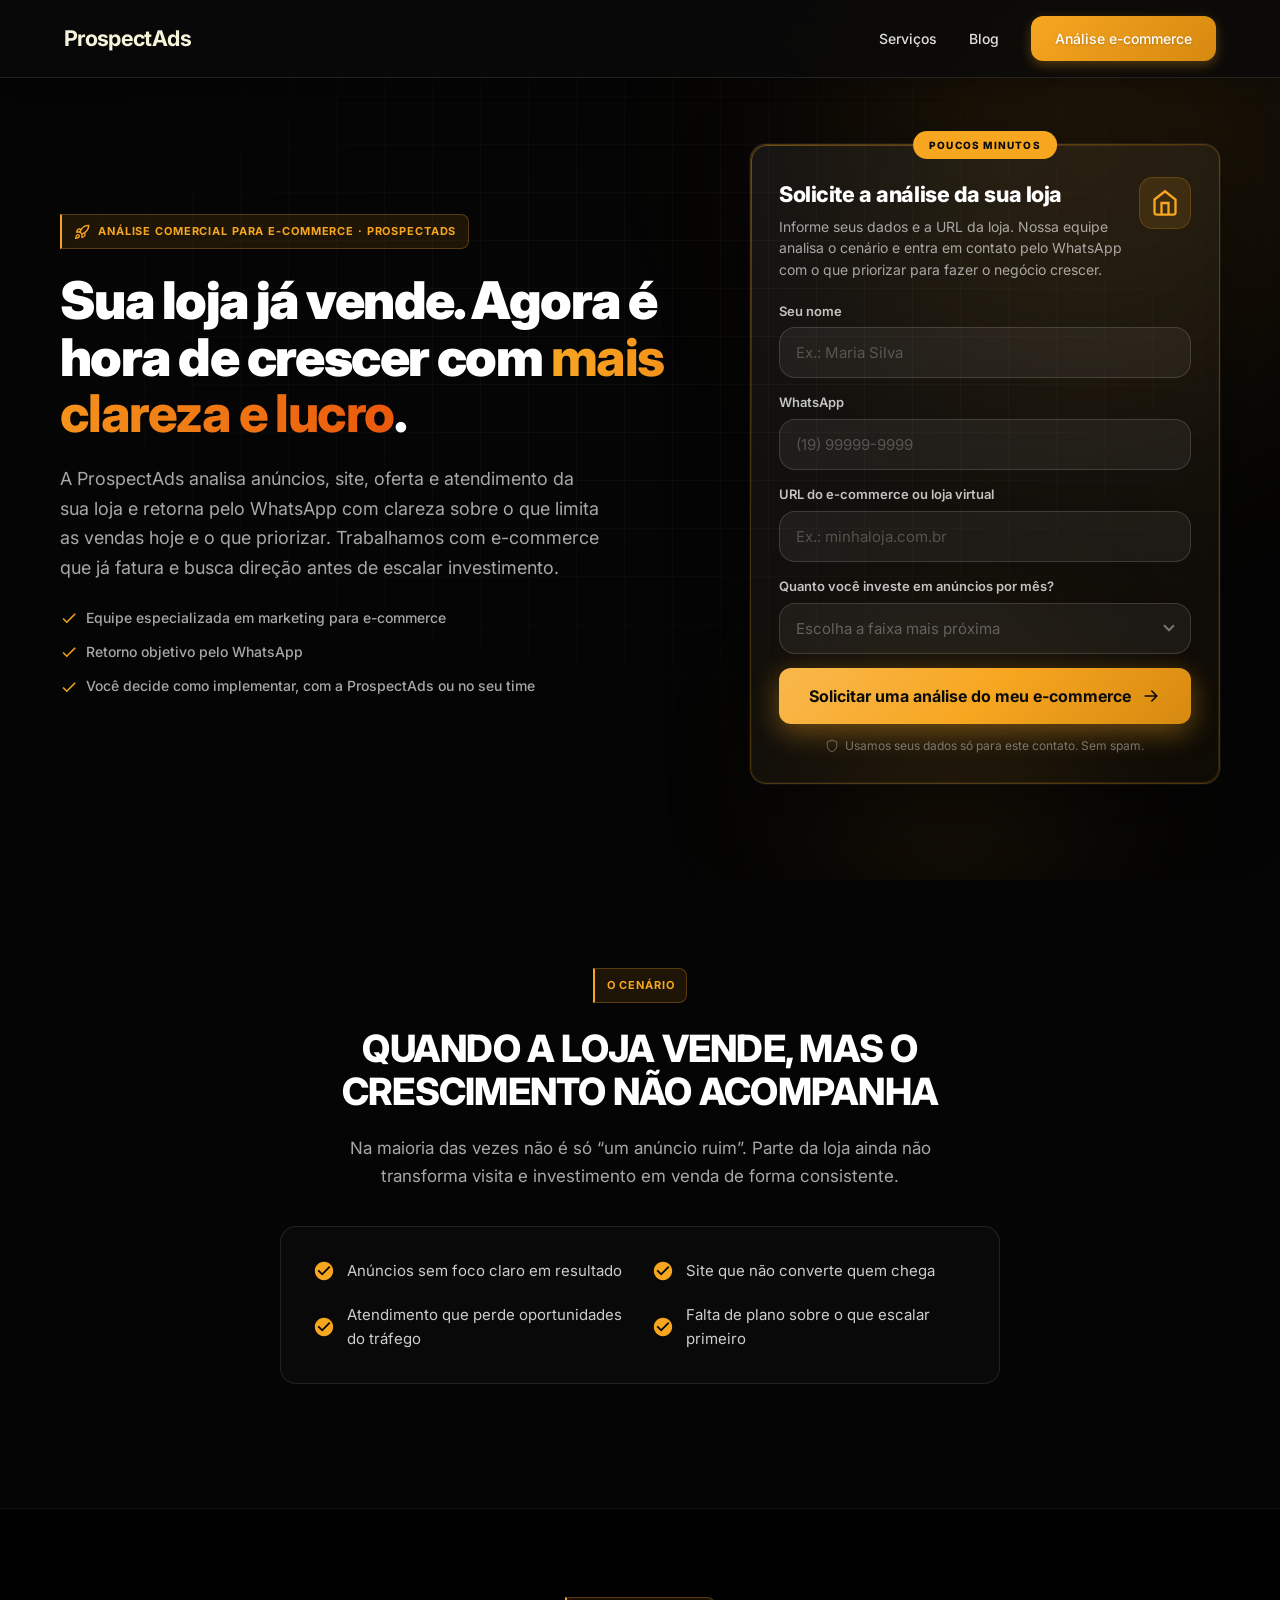
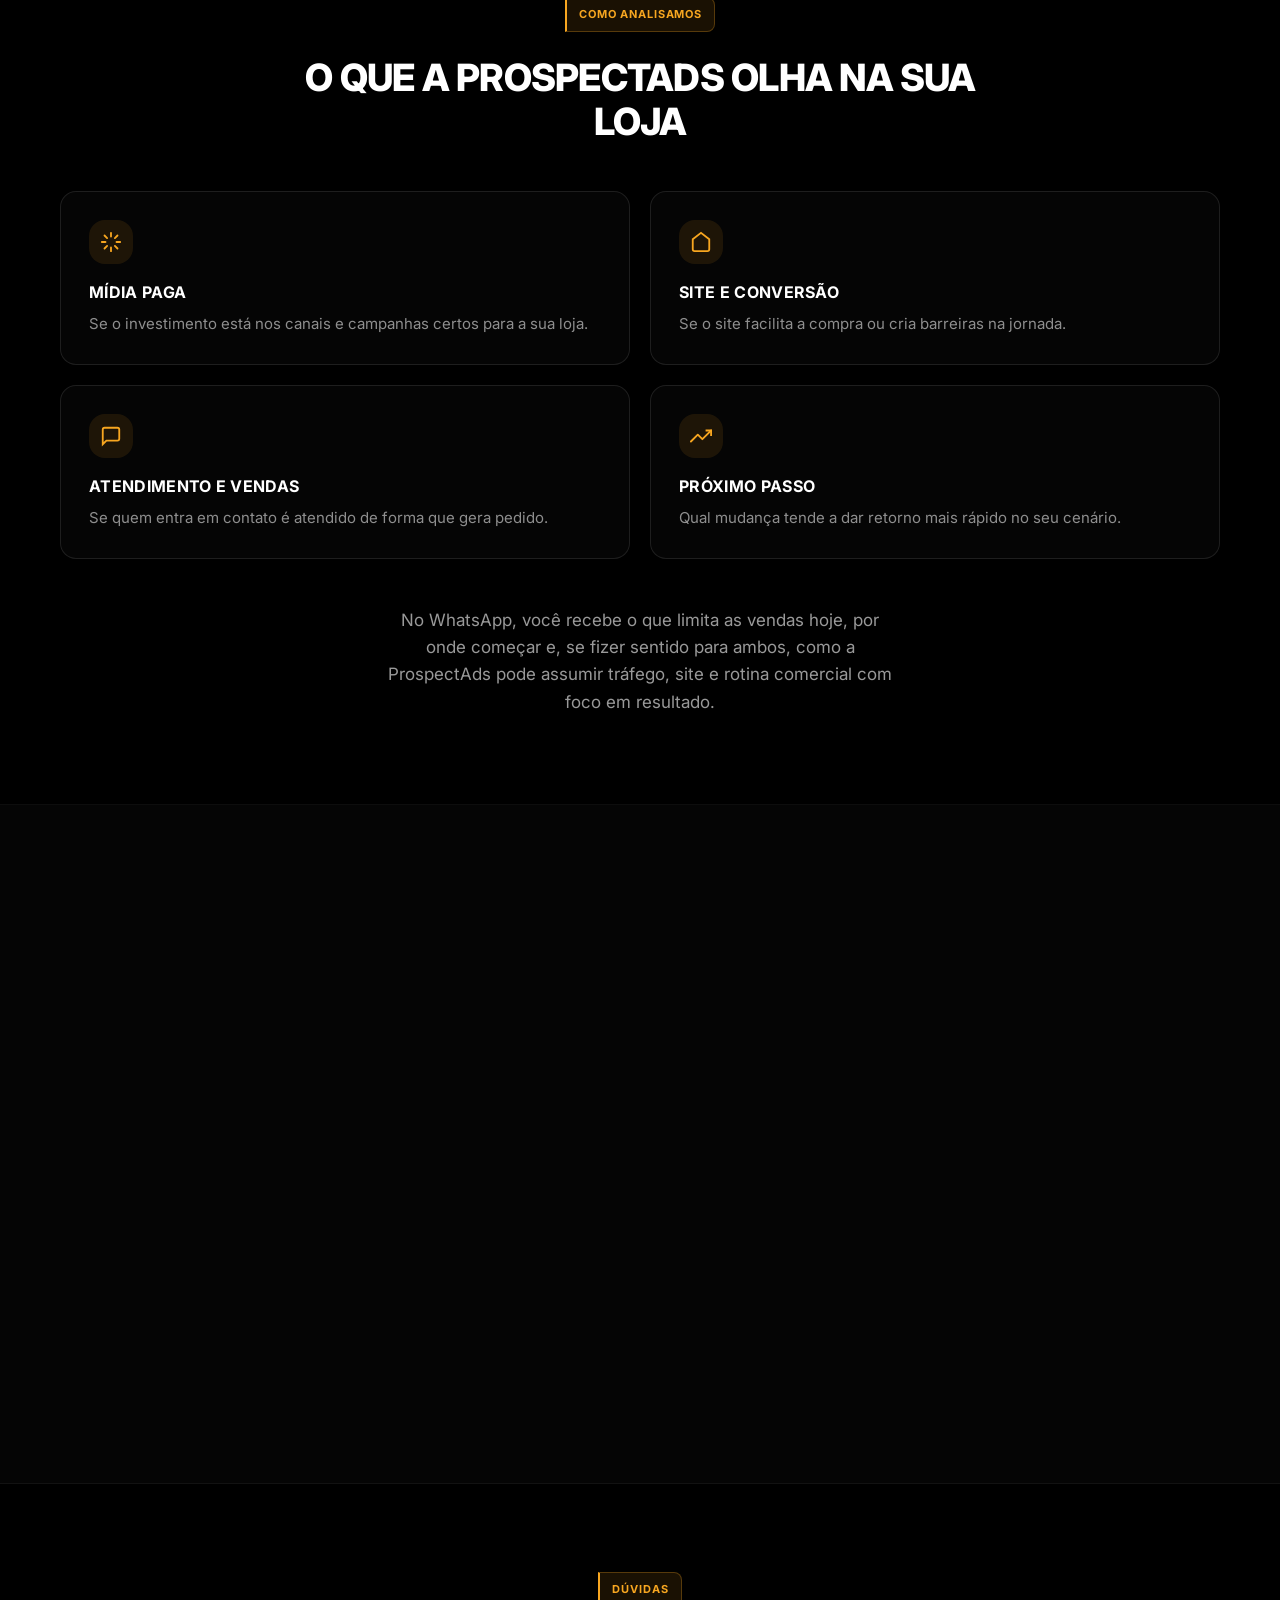
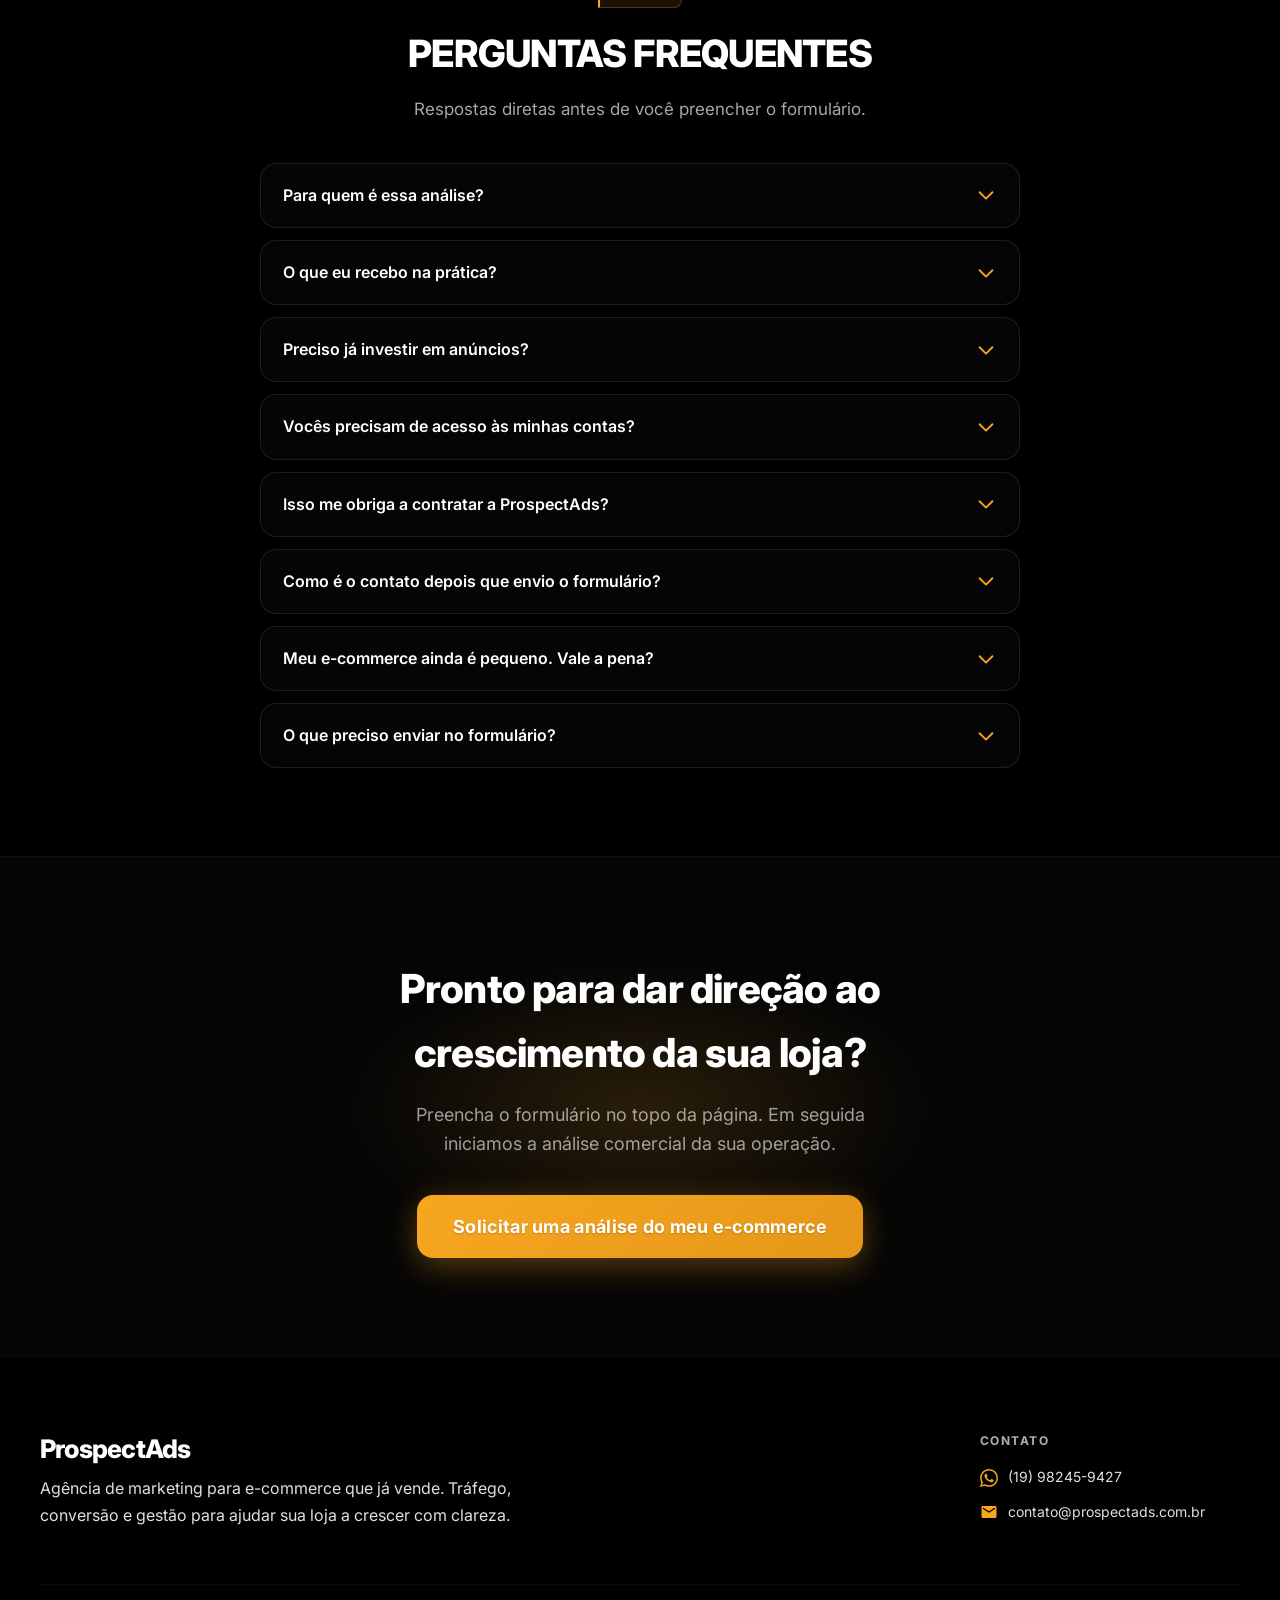
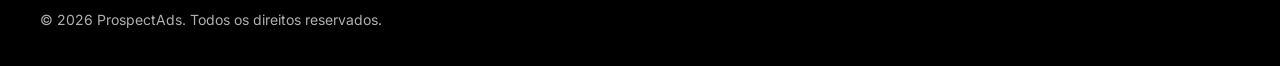
==== commit 5ff4a2e6: "feat: performance da home, fuso dos leads e tag Google padronizada - Exibe horário dos leads em Amer" ====
--- a/ecommerce-analise/index.html
+++ b/ecommerce-analise/index.html
@@ -8,11 +8,13 @@
     <meta name="robots" content="index, follow">
     <meta name="author" content="ProspectAds">
     <title>Análise comercial do seu e-commerce | ProspectAds</title>
+    <!-- Google tag (gtag.js) -->
     <script async src="https://www.googletagmanager.com/gtag/js?id=G-6Y2YB8KS0F"></script>
     <script>
       window.dataLayer = window.dataLayer || [];
       function gtag(){dataLayer.push(arguments);}
       gtag('js', new Date());
+
       gtag('config', 'G-6Y2YB8KS0F');
     </script>
     <link rel="canonical" href="https://prospectads.com.br/ecommerce-analise/">
@@ -75,10 +77,12 @@
     <link rel="apple-touch-icon" href="/favicon.svg?v=2">
     <link rel="preconnect" href="https://fonts.googleapis.com">
     <link rel="preconnect" href="https://fonts.gstatic.com" crossorigin>
-    <link href="https://fonts.googleapis.com/css2?family=Inter:wght@400;500;600;700;800;900&display=swap" rel="stylesheet">
-    <link rel="stylesheet" href="../assets/design-system.css">
-    <link rel="stylesheet" href="../styles.css">
-    <link rel="stylesheet" href="ecommerce.css">
+    <link rel="preload" href="https://fonts.googleapis.com/css2?family=Inter:wght@400;600;700;800&display=swap" as="style" onload="this.onload=null;this.rel='stylesheet'">
+    <noscript><link href="https://fonts.googleapis.com/css2?family=Inter:wght@400;600;700;800&display=swap" rel="stylesheet"></noscript>
+    <link rel="preload" href="../assets/design-system.css" as="style" onload="this.onload=null;this.rel='stylesheet'">
+    <link rel="preload" href="../styles.css" as="style" onload="this.onload=null;this.rel='stylesheet'">
+    <link rel="preload" href="ecommerce.css" as="style" onload="this.onload=null;this.rel='stylesheet'">
+    <noscript><link rel="stylesheet" href="../assets/design-system.css"><link rel="stylesheet" href="../styles.css"><link rel="stylesheet" href="ecommerce.css"></noscript>
 </head>
 <body class="ecommerce-page">
     <header class="header">
--- a/styles.css
+++ b/styles.css
@@ -245,6 +245,18 @@
     text-shadow: 0 2px 4px rgba(0, 0, 0, 0.3);
 }
 
+/* Conteúdo abaixo da dobra: menos trabalho no carregamento inicial */
+.pain-direct,
+.how-it-works,
+.platforms,
+.services,
+.cases,
+.faq,
+.contact {
+    content-visibility: auto;
+    contain-intrinsic-size: auto 480px;
+}
+
 /* Hero Section */
 .hero {
     padding: 180px 0 120px;
@@ -361,7 +373,7 @@
 }
 
 .hero__content {
-    max-width: 1120px;
+    max-width: 760px;
     margin: 0 auto;
     text-align: center;
     position: relative;
@@ -369,12 +381,10 @@
     animation: fade-in-up 1s ease-out;
 }
 
-.hero__layout {
-    display: grid;
-    grid-template-columns: minmax(0, 1.05fr) 430px;
-    gap: 64px;
-    align-items: center;
-    text-align: left;
+.hero__copy {
+    display: flex;
+    flex-direction: column;
+    align-items: center;
 }
 
 .hero__copy .pa-eyebrow {
@@ -439,27 +449,16 @@
     -webkit-text-fill-color: transparent;
     background-clip: text;
     font-weight: 900;
-    background-size: 200% auto;
-    animation: gradient-shift 4s ease infinite;
     display: inline-block;
-}
-
-@keyframes gradient-shift {
-    0%, 100% {
-        background-position: 0% center;
-    }
-    50% {
-        background-position: 100% center;
-    }
 }
 
 .hero__description {
     font-size: 21px;
     color: var(--text-gray);
     margin-bottom: 0;
-    max-width: 620px;
-    margin-left: 0;
-    margin-right: 0;
+    max-width: 640px;
+    margin-left: auto;
+    margin-right: auto;
     line-height: 1.7;
     font-weight: 400;
     letter-spacing: -0.4px;
@@ -477,7 +476,7 @@
 .hero__cta {
     display: flex;
     flex-direction: column;
-    align-items: flex-start;
+    align-items: center;
     gap: 20px;
     margin-bottom: 0;
     margin-top: 34px;
@@ -491,126 +490,7 @@
     margin-top: 16px;
     opacity: 0.9;
     letter-spacing: 0.3px;
-    text-align: left;
-}
-
-.hero-diagnostic-card {
-    position: relative;
-    padding: 28px;
-    border-radius: var(--pa-radius-lg);
-    border: 1px solid rgba(247, 166, 32, 0.22);
-    background:
-        radial-gradient(circle at 100% 0%, rgba(247, 166, 32, 0.18), transparent 42%),
-        linear-gradient(145deg, rgba(255, 255, 255, 0.065), rgba(255, 255, 255, 0.025));
-    box-shadow: 0 24px 80px rgba(0, 0, 0, 0.48), 0 0 0 1px rgba(255, 255, 255, 0.045);
-    backdrop-filter: blur(16px);
-}
-
-.hero-diagnostic-card::before {
-    content: '';
-    position: absolute;
-    inset: 14px;
-    border: 1px solid rgba(255, 255, 255, 0.055);
-    border-radius: calc(var(--pa-radius-lg) - 4px);
-    pointer-events: none;
-}
-
-.hero-diagnostic-card__header,
-.hero-diagnostic-card__score,
-.hero-diagnostic-card__metrics,
-.hero-diagnostic-card__list {
-    position: relative;
-    z-index: 1;
-}
-
-.hero-diagnostic-card__header {
-    display: flex;
-    justify-content: space-between;
-    gap: 20px;
-    align-items: center;
-    padding-bottom: 18px;
-    margin-bottom: 22px;
-    border-bottom: 1px solid rgba(255, 255, 255, 0.09);
-}
-
-.hero-diagnostic-card__header span,
-.hero-diagnostic-card__score-label,
-.hero-diagnostic-card__metrics span {
-    color: rgba(255, 255, 255, 0.48);
-    font-size: 11px;
-    font-weight: 800;
-    text-transform: uppercase;
-    letter-spacing: 0.1em;
-}
-
-.hero-diagnostic-card__header strong {
-    color: var(--primary-color);
-    font-size: 13px;
-}
-
-.hero-diagnostic-card__score {
-    padding: 18px;
-    border-radius: var(--pa-radius-md);
-    background: rgba(0, 0, 0, 0.24);
-    border: 1px solid rgba(247, 166, 32, 0.16);
-}
-
-.hero-diagnostic-card__score strong {
-    display: block;
-    margin-top: 8px;
-    color: #fff;
-    font-size: 1.4rem;
-    line-height: 1.2;
-    letter-spacing: -0.03em;
-}
-
-.hero-diagnostic-card__metrics {
-    display: grid;
-    grid-template-columns: repeat(3, 1fr);
-    gap: 10px;
-    margin: 18px 0;
-}
-
-.hero-diagnostic-card__metrics div {
-    padding: 14px 12px;
-    border-radius: var(--pa-radius-md);
-    background: rgba(255, 255, 255, 0.045);
-    border: 1px solid rgba(255, 255, 255, 0.08);
-}
-
-.hero-diagnostic-card__metrics strong {
-    display: block;
-    margin-top: 4px;
-    color: #fff;
-    font-size: 14px;
-}
-
-.hero-diagnostic-card__list {
-    list-style: none;
-    margin: 0;
-    padding: 0;
-}
-
-.hero-diagnostic-card__list li {
-    display: flex;
-    align-items: center;
-    gap: 10px;
-    color: rgba(255, 255, 255, 0.72);
-    font-size: 14px;
-    padding: 10px 0;
-}
-
-.hero-diagnostic-card__list li + li {
-    border-top: 1px solid rgba(255, 255, 255, 0.07);
-}
-
-.hero-diagnostic-card__list span {
-    width: 8px;
-    height: 8px;
-    flex: 0 0 auto;
-    border-radius: 50%;
-    background: var(--primary-color);
-    box-shadow: 0 0 12px rgba(247, 166, 32, 0.6);
+    text-align: center;
 }
 
 .hero__urgency-badge {
@@ -2589,25 +2469,8 @@
         min-height: auto;
     }
 
-    .hero__layout {
-        grid-template-columns: 1fr;
-        gap: 42px;
+    .hero__content {
         max-width: 680px;
-        text-align: center;
-    }
-
-    .hero__copy .pa-eyebrow,
-    .hero__description {
-        margin-left: auto;
-        margin-right: auto;
-    }
-
-    .hero__cta {
-        align-items: center;
-    }
-
-    .hero__microcopy {
-        text-align: center;
     }
 
     .hero__badge {
@@ -2805,25 +2668,8 @@
         min-height: auto;
     }
 
-    .hero__layout {
-        gap: 34px;
-    }
-
     .hero__content {
         padding: 0;
-    }
-
-    .hero-diagnostic-card {
-        padding: 22px;
-    }
-
-    .hero-diagnostic-card__header,
-    .hero-diagnostic-card__score {
-        text-align: left;
-    }
-
-    .hero-diagnostic-card__metrics {
-        grid-template-columns: 1fr;
     }
 
     .hero__badge {
--- a/styles.css
+++ b/styles.css
@@ -245,6 +245,18 @@
     text-shadow: 0 2px 4px rgba(0, 0, 0, 0.3);
 }
 
+/* Conteúdo abaixo da dobra: menos trabalho no carregamento inicial */
+.pain-direct,
+.how-it-works,
+.platforms,
+.services,
+.cases,
+.faq,
+.contact {
+    content-visibility: auto;
+    contain-intrinsic-size: auto 480px;
+}
+
 /* Hero Section */
 .hero {
     padding: 180px 0 120px;
@@ -361,7 +373,7 @@
 }
 
 .hero__content {
-    max-width: 1120px;
+    max-width: 760px;
     margin: 0 auto;
     text-align: center;
     position: relative;
@@ -369,12 +381,10 @@
     animation: fade-in-up 1s ease-out;
 }
 
-.hero__layout {
-    display: grid;
-    grid-template-columns: minmax(0, 1.05fr) 430px;
-    gap: 64px;
-    align-items: center;
-    text-align: left;
+.hero__copy {
+    display: flex;
+    flex-direction: column;
+    align-items: center;
 }
 
 .hero__copy .pa-eyebrow {
@@ -439,27 +449,16 @@
     -webkit-text-fill-color: transparent;
     background-clip: text;
     font-weight: 900;
-    background-size: 200% auto;
-    animation: gradient-shift 4s ease infinite;
     display: inline-block;
-}
-
-@keyframes gradient-shift {
-    0%, 100% {
-        background-position: 0% center;
-    }
-    50% {
-        background-position: 100% center;
-    }
 }
 
 .hero__description {
     font-size: 21px;
     color: var(--text-gray);
     margin-bottom: 0;
-    max-width: 620px;
-    margin-left: 0;
-    margin-right: 0;
+    max-width: 640px;
+    margin-left: auto;
+    margin-right: auto;
     line-height: 1.7;
     font-weight: 400;
     letter-spacing: -0.4px;
@@ -477,7 +476,7 @@
 .hero__cta {
     display: flex;
     flex-direction: column;
-    align-items: flex-start;
+    align-items: center;
     gap: 20px;
     margin-bottom: 0;
     margin-top: 34px;
@@ -491,126 +490,7 @@
     margin-top: 16px;
     opacity: 0.9;
     letter-spacing: 0.3px;
-    text-align: left;
-}
-
-.hero-diagnostic-card {
-    position: relative;
-    padding: 28px;
-    border-radius: var(--pa-radius-lg);
-    border: 1px solid rgba(247, 166, 32, 0.22);
-    background:
-        radial-gradient(circle at 100% 0%, rgba(247, 166, 32, 0.18), transparent 42%),
-        linear-gradient(145deg, rgba(255, 255, 255, 0.065), rgba(255, 255, 255, 0.025));
-    box-shadow: 0 24px 80px rgba(0, 0, 0, 0.48), 0 0 0 1px rgba(255, 255, 255, 0.045);
-    backdrop-filter: blur(16px);
-}
-
-.hero-diagnostic-card::before {
-    content: '';
-    position: absolute;
-    inset: 14px;
-    border: 1px solid rgba(255, 255, 255, 0.055);
-    border-radius: calc(var(--pa-radius-lg) - 4px);
-    pointer-events: none;
-}
-
-.hero-diagnostic-card__header,
-.hero-diagnostic-card__score,
-.hero-diagnostic-card__metrics,
-.hero-diagnostic-card__list {
-    position: relative;
-    z-index: 1;
-}
-
-.hero-diagnostic-card__header {
-    display: flex;
-    justify-content: space-between;
-    gap: 20px;
-    align-items: center;
-    padding-bottom: 18px;
-    margin-bottom: 22px;
-    border-bottom: 1px solid rgba(255, 255, 255, 0.09);
-}
-
-.hero-diagnostic-card__header span,
-.hero-diagnostic-card__score-label,
-.hero-diagnostic-card__metrics span {
-    color: rgba(255, 255, 255, 0.48);
-    font-size: 11px;
-    font-weight: 800;
-    text-transform: uppercase;
-    letter-spacing: 0.1em;
-}
-
-.hero-diagnostic-card__header strong {
-    color: var(--primary-color);
-    font-size: 13px;
-}
-
-.hero-diagnostic-card__score {
-    padding: 18px;
-    border-radius: var(--pa-radius-md);
-    background: rgba(0, 0, 0, 0.24);
-    border: 1px solid rgba(247, 166, 32, 0.16);
-}
-
-.hero-diagnostic-card__score strong {
-    display: block;
-    margin-top: 8px;
-    color: #fff;
-    font-size: 1.4rem;
-    line-height: 1.2;
-    letter-spacing: -0.03em;
-}
-
-.hero-diagnostic-card__metrics {
-    display: grid;
-    grid-template-columns: repeat(3, 1fr);
-    gap: 10px;
-    margin: 18px 0;
-}
-
-.hero-diagnostic-card__metrics div {
-    padding: 14px 12px;
-    border-radius: var(--pa-radius-md);
-    background: rgba(255, 255, 255, 0.045);
-    border: 1px solid rgba(255, 255, 255, 0.08);
-}
-
-.hero-diagnostic-card__metrics strong {
-    display: block;
-    margin-top: 4px;
-    color: #fff;
-    font-size: 14px;
-}
-
-.hero-diagnostic-card__list {
-    list-style: none;
-    margin: 0;
-    padding: 0;
-}
-
-.hero-diagnostic-card__list li {
-    display: flex;
-    align-items: center;
-    gap: 10px;
-    color: rgba(255, 255, 255, 0.72);
-    font-size: 14px;
-    padding: 10px 0;
-}
-
-.hero-diagnostic-card__list li + li {
-    border-top: 1px solid rgba(255, 255, 255, 0.07);
-}
-
-.hero-diagnostic-card__list span {
-    width: 8px;
-    height: 8px;
-    flex: 0 0 auto;
-    border-radius: 50%;
-    background: var(--primary-color);
-    box-shadow: 0 0 12px rgba(247, 166, 32, 0.6);
+    text-align: center;
 }
 
 .hero__urgency-badge {
@@ -2589,25 +2469,8 @@
         min-height: auto;
     }
 
-    .hero__layout {
-        grid-template-columns: 1fr;
-        gap: 42px;
+    .hero__content {
         max-width: 680px;
-        text-align: center;
-    }
-
-    .hero__copy .pa-eyebrow,
-    .hero__description {
-        margin-left: auto;
-        margin-right: auto;
-    }
-
-    .hero__cta {
-        align-items: center;
-    }
-
-    .hero__microcopy {
-        text-align: center;
     }
 
     .hero__badge {
@@ -2805,25 +2668,8 @@
         min-height: auto;
     }
 
-    .hero__layout {
-        gap: 34px;
-    }
-
     .hero__content {
         padding: 0;
-    }
-
-    .hero-diagnostic-card {
-        padding: 22px;
-    }
-
-    .hero-diagnostic-card__header,
-    .hero-diagnostic-card__score {
-        text-align: left;
-    }
-
-    .hero-diagnostic-card__metrics {
-        grid-template-columns: 1fr;
     }
 
     .hero__badge {
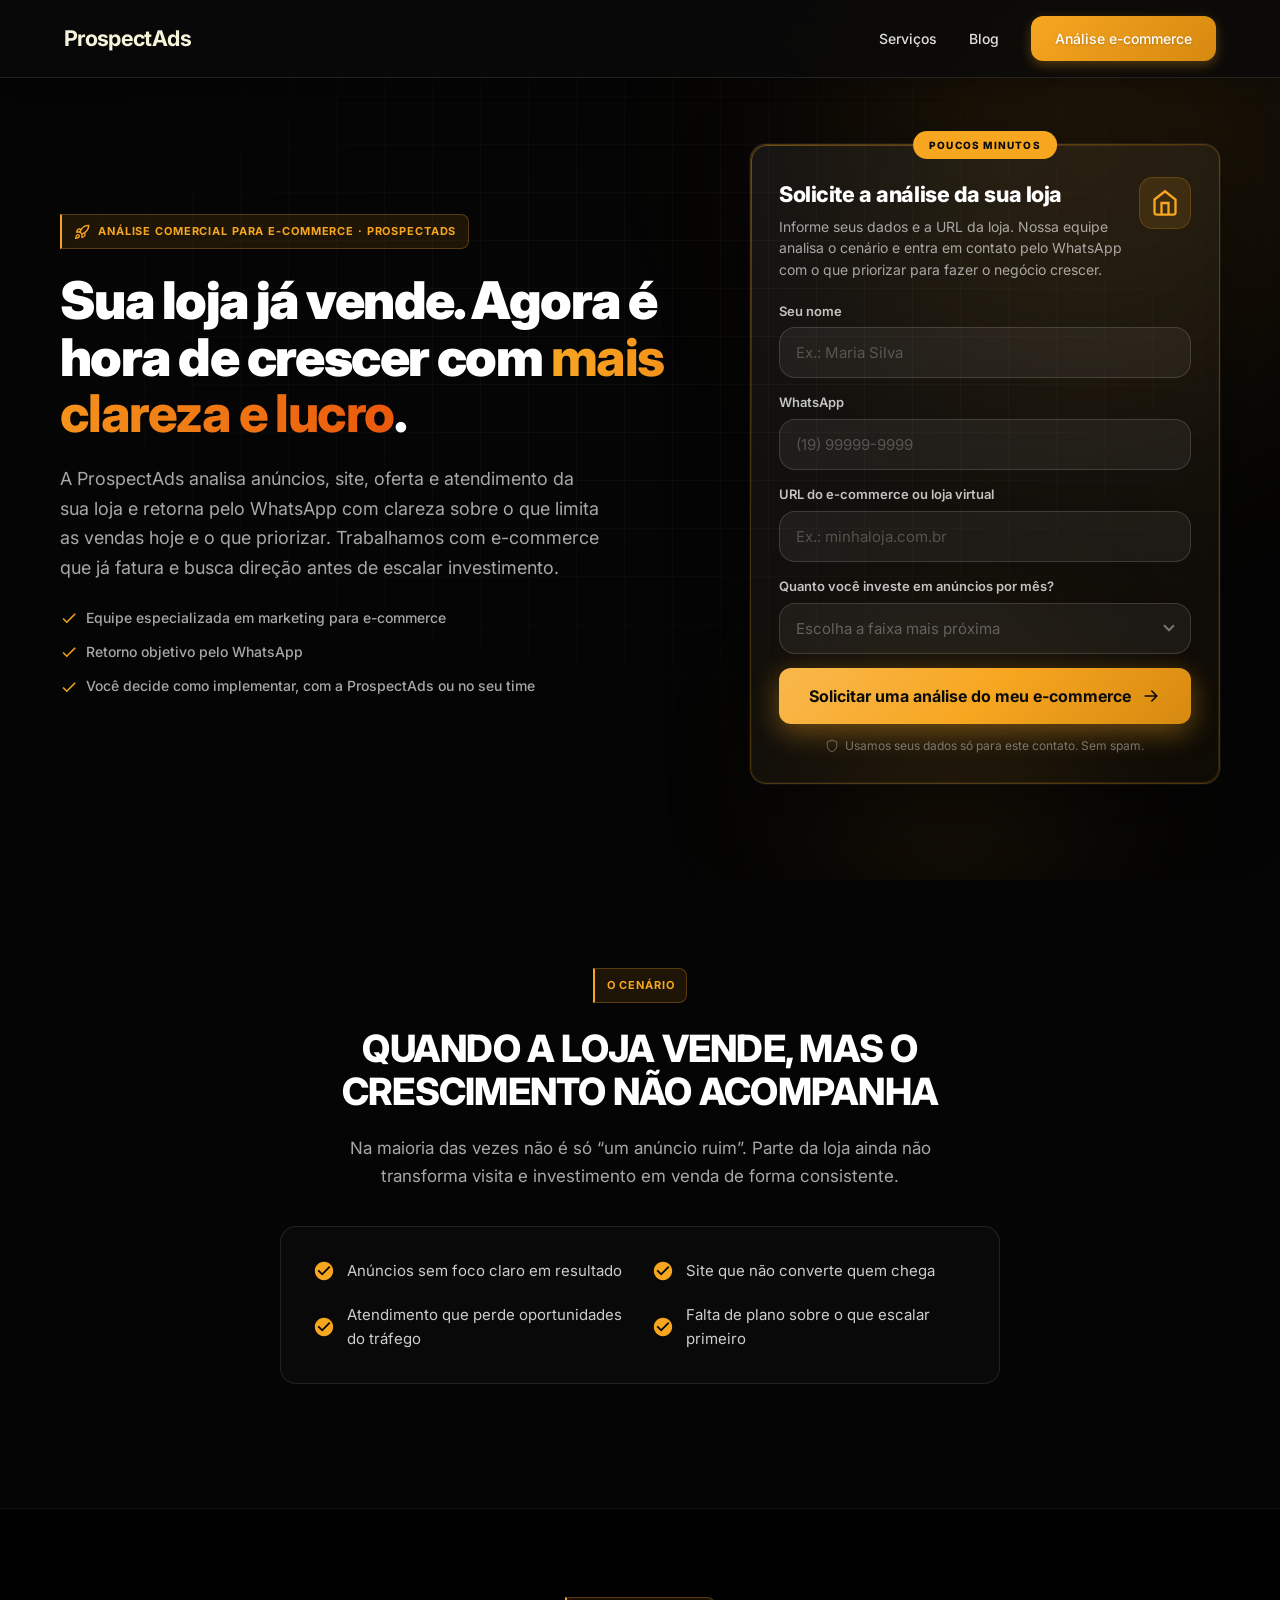
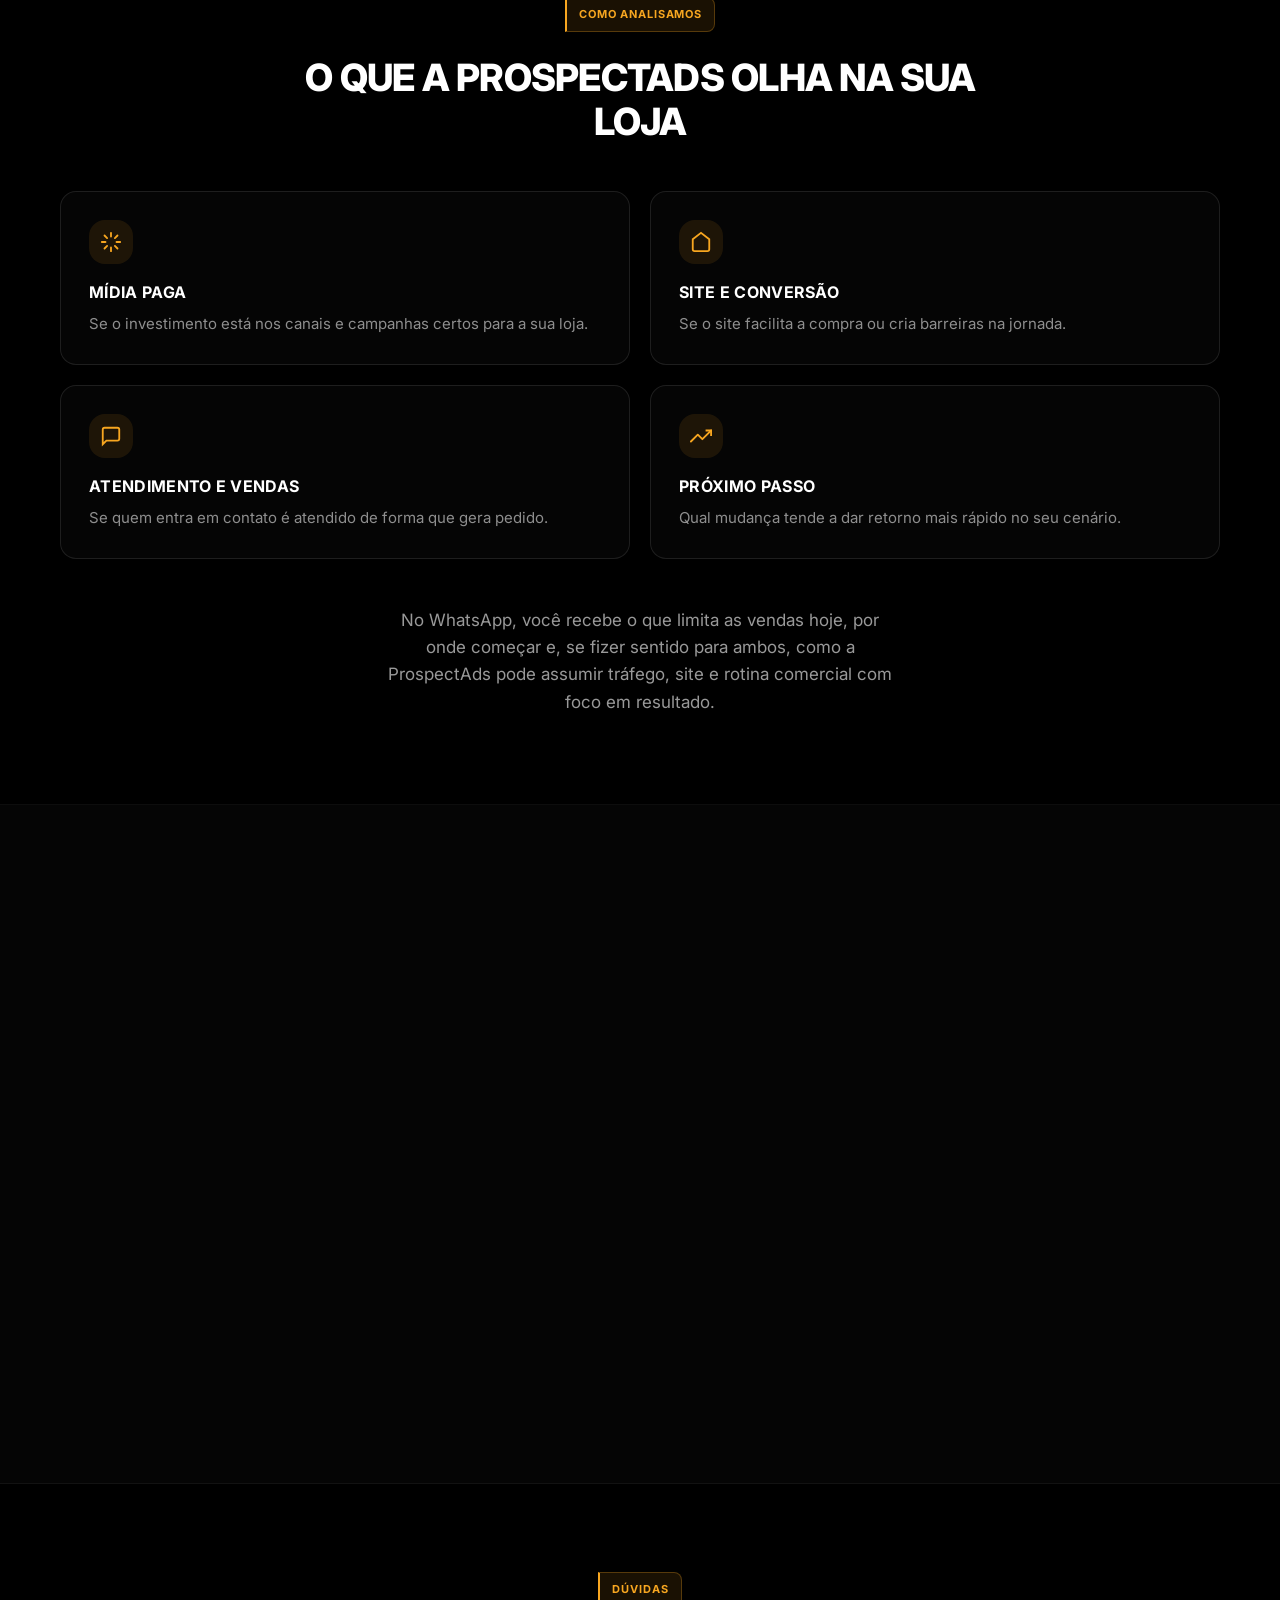
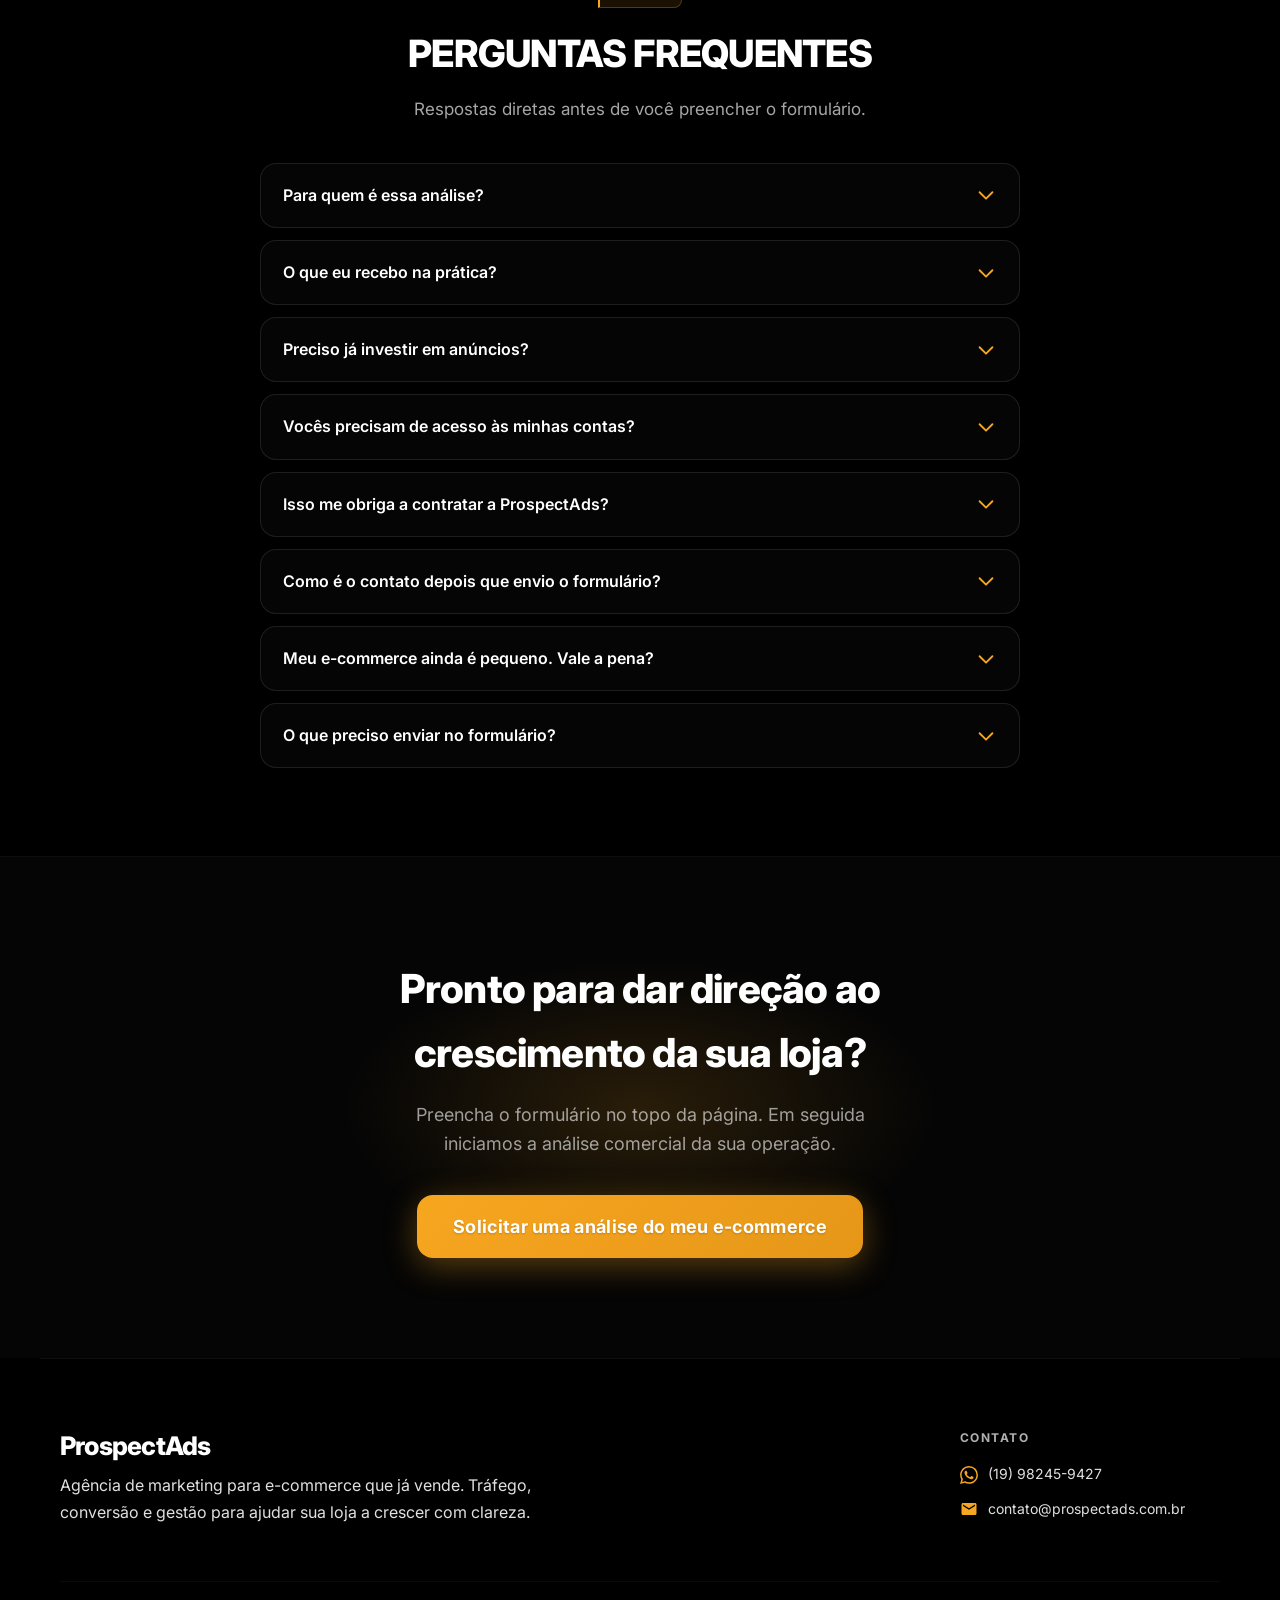
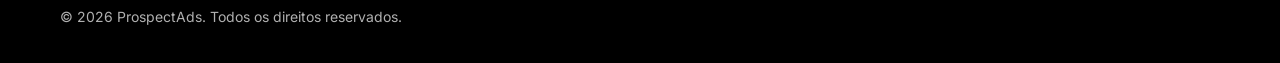
==== commit 73a501ce: "fix(ui): rodape do blog no mobile e favicon arredondado - Refatora estrutura do rodape (inner/wrap) " ====
--- a/ecommerce-analise/index.html
+++ b/ecommerce-analise/index.html
@@ -4,8 +4,7 @@
     <meta charset="UTF-8">
     <meta name="viewport" content="width=device-width, initial-scale=1.0">
     <meta name="description" content="Análise comercial para e-commerce que já vende. Entenda o que limita o crescimento da sua loja e o que priorizar para escalar. Retorno objetivo pelo WhatsApp.">
-    <meta name="keywords" content="e-commerce travado, análise loja virtual, marketing e-commerce, tráfego pago loja online">
-    <meta name="robots" content="index, follow">
+    <meta name="robots" content="index, follow, max-image-preview:large">
     <meta name="author" content="ProspectAds">
     <title>Análise comercial do seu e-commerce | ProspectAds</title>
     <!-- Google tag (gtag.js) -->
@@ -22,15 +21,37 @@
     <meta property="og:description" content="Para lojas que já vendem: análise de anúncios, site, oferta e atendimento com prioridades claras para crescer. Retorno no WhatsApp pela ProspectAds.">
     <meta property="og:type" content="website">
     <meta property="og:url" content="https://prospectads.com.br/ecommerce-analise/">
+    <meta property="og:locale" content="pt_BR">
+    <meta property="og:site_name" content="ProspectAds">
+    <meta property="og:image" content="https://prospectads.com.br/assets/og-default.svg">
+    <meta property="og:image:width" content="1200">
+    <meta property="og:image:height" content="630">
+    <meta name="twitter:card" content="summary_large_image">
+    <meta name="twitter:title" content="Análise comercial do seu e-commerce | ProspectAds">
+    <meta name="twitter:description" content="Para lojas que já vendem: análise de anúncios, site, oferta e atendimento com prioridades claras para crescer. Retorno no WhatsApp pela ProspectAds.">
+    <meta name="twitter:image" content="https://prospectads.com.br/assets/og-default.svg">
     <script type="application/ld+json">
     {
       "@context": "https://schema.org",
-      "@type": "Service",
-      "name": "Análise de e-commerce ProspectAds",
-      "description": "Análise comercial para e-commerce que já vende: revisão de anúncios, site, oferta e atendimento, com prioridades para escalar vendas",
-      "provider": { "@type": "Organization", "name": "ProspectAds" },
-      "audience": { "@type": "BusinessAudience", "audienceType": "E-commerce pequeno e médio" },
-      "areaServed": "BR"
+      "@graph": [
+        {
+          "@type": "Organization",
+          "@id": "https://prospectads.com.br/#organization",
+          "name": "ProspectAds",
+          "url": "https://prospectads.com.br/",
+          "logo": "https://prospectads.com.br/favicon.svg"
+        },
+        {
+          "@type": "Service",
+          "@id": "https://prospectads.com.br/ecommerce-analise/#service",
+          "name": "Análise de e-commerce ProspectAds",
+          "url": "https://prospectads.com.br/ecommerce-analise/",
+          "description": "Análise comercial para e-commerce que já vende: revisão de anúncios, site, oferta e atendimento, com prioridades para escalar vendas",
+          "provider": { "@id": "https://prospectads.com.br/#organization" },
+          "audience": { "@type": "BusinessAudience", "audienceType": "E-commerce pequeno e médio" },
+          "areaServed": "BR"
+        }
+      ]
     }
     </script>
     <script type="application/ld+json">
@@ -73,8 +94,8 @@
       ]
     }
     </script>
-    <link rel="icon" href="/favicon.svg?v=2" type="image/svg+xml">
-    <link rel="apple-touch-icon" href="/favicon.svg?v=2">
+    <link rel="icon" href="/favicon.svg?v=3" type="image/svg+xml">
+    <link rel="apple-touch-icon" href="/favicon.svg?v=3">
     <link rel="preconnect" href="https://fonts.googleapis.com">
     <link rel="preconnect" href="https://fonts.gstatic.com" crossorigin>
     <link rel="preload" href="https://fonts.googleapis.com/css2?family=Inter:wght@400;600;700;800&display=swap" as="style" onload="this.onload=null;this.rel='stylesheet'">
@@ -86,14 +107,19 @@
 </head>
 <body class="ecommerce-page">
     <header class="header">
-        <nav class="nav container">
+        <nav class="nav container" aria-label="Principal">
             <div class="nav__logo">
                 <a href="../" class="site-brand"><span class="site-brand__name">ProspectAds</span></a>
             </div>
-            <ul class="nav__menu">
+            <button type="button" class="nav__toggle" aria-expanded="false" aria-controls="site-nav-menu" aria-label="Abrir menu de navegação">
+                <span class="nav__toggle-bar" aria-hidden="true"></span>
+                <span class="nav__toggle-bar" aria-hidden="true"></span>
+                <span class="nav__toggle-bar" aria-hidden="true"></span>
+            </button>
+            <ul class="nav__menu" id="site-nav-menu">
                 <li><a href="../#servicos">Serviços</a></li>
                 <li><a href="../blog/">Blog</a></li>
-                <li><a href="#analise" class="btn btn--primary btn--header" data-scroll-analise>Análise e-commerce</a></li>
+                <li><a href="#analise" class="btn btn--primary btn--header" data-scroll-analise><span class="nav__label nav__label--full">Análise e-commerce</span><span class="nav__label nav__label--short">Análise</span></a></li>
             </ul>
         </nav>
     </header>
@@ -380,6 +406,7 @@
     </footer>
 
 
+    <script src="../assets/site-nav.js" defer></script>
     <script src="form.js" defer></script>
 </body>
 </html>
--- a/assets/design-system.css
+++ b/assets/design-system.css
@@ -108,6 +108,8 @@
     background-color: var(--pa-bg);
     overflow-x: hidden;
     -webkit-font-smoothing: antialiased;
+    -webkit-text-size-adjust: 100%;
+    text-size-adjust: 100%;
 }
 
 .pa-page-bg {
@@ -396,6 +398,49 @@
     color: var(--pa-primary);
 }
 
+.nav__label--short {
+    display: none;
+}
+
+.nav__toggle {
+    display: none;
+    flex-direction: column;
+    justify-content: center;
+    gap: 5px;
+    width: 44px;
+    height: 44px;
+    padding: 0;
+    margin: 0;
+    border: 1px solid rgba(247, 166, 32, 0.35);
+    border-radius: var(--pa-radius-sm);
+    background: rgba(255, 255, 255, 0.04);
+    cursor: pointer;
+    color: var(--pa-text);
+    flex-shrink: 0;
+}
+
+.nav__toggle-bar {
+    display: block;
+    width: 20px;
+    height: 2px;
+    margin: 0 auto;
+    background: currentColor;
+    border-radius: 2px;
+    transition: transform 0.2s ease, opacity 0.2s ease;
+}
+
+body.nav-open .nav__toggle-bar:nth-child(1) {
+    transform: translateY(7px) rotate(45deg);
+}
+
+body.nav-open .nav__toggle-bar:nth-child(2) {
+    opacity: 0;
+}
+
+body.nav-open .nav__toggle-bar:nth-child(3) {
+    transform: translateY(-7px) rotate(-45deg);
+}
+
 /* ==========================================================================
    6. Formulários
    ========================================================================== */
@@ -585,7 +630,25 @@
 }
 
 .site-footer__inner {
-    padding: clamp(56px, 7vw, 76px) 0 clamp(28px, 3.5vw, 36px);
+    padding: clamp(48px, 7vw, 72px) 0 clamp(28px, 3.5vw, 36px);
+    border-top: 1px solid rgba(255, 255, 255, 0.06);
+}
+
+.site-footer__wrap {
+    max-width: var(--pa-container);
+    margin: 0 auto;
+    padding: 0 max(20px, env(safe-area-inset-right, 0px)) 0 max(20px, env(safe-area-inset-left, 0px));
+    box-sizing: border-box;
+}
+
+/* HTML estático (index.html, LP) ainda usa .container.site-footer__inner */
+.site-footer__inner.container {
+    max-width: var(--pa-container);
+    margin-left: auto;
+    margin-right: auto;
+    padding-left: max(20px, env(safe-area-inset-left, 0px));
+    padding-right: max(20px, env(safe-area-inset-right, 0px));
+    box-sizing: border-box;
 }
 
 .site-footer__main {
@@ -745,16 +808,52 @@
 @media (max-width: 900px) {
     .site-footer__main {
         grid-template-columns: 1fr;
-        gap: 36px;
+        gap: 40px;
+        justify-content: stretch;
     }
 
     .site-footer__brand {
         max-width: none;
+        align-items: center;
+        text-align: center;
     }
 
     .site-footer__col {
-        justify-self: start;
+        justify-self: stretch;
         min-width: 0;
+        width: 100%;
+        text-align: center;
+    }
+
+    .site-footer__heading {
+        text-align: center;
+    }
+
+    .site-footer__contacts {
+        align-items: center;
+    }
+
+    .site-footer__contact-link {
+        justify-content: center;
+        margin-left: auto;
+        margin-right: auto;
+        max-width: 100%;
+        padding: 12px 16px;
+        border-radius: var(--pa-radius-sm);
+        background: rgba(255, 255, 255, 0.03);
+        border: 1px solid rgba(255, 255, 255, 0.06);
+    }
+
+    .site-footer__contact-link span {
+        text-align: center;
+        line-height: 1.4;
+    }
+
+    .site-footer__bar {
+        flex-direction: column;
+        align-items: center;
+        text-align: center;
+        gap: 12px;
     }
 }
 
@@ -763,23 +862,52 @@
         margin-top: 0;
     }
 
+    .site-footer__inner {
+        padding: 44px 0 calc(80px + env(safe-area-inset-bottom, 0px));
+    }
+
+    .site-footer__wrap {
+        padding-left: max(16px, env(safe-area-inset-left, 0px));
+        padding-right: max(16px, env(safe-area-inset-right, 0px));
+    }
+
     .site-footer__main {
-        grid-template-columns: 1fr;
-        gap: 36px;
-    }
-
-    .site-footer__brand {
-        grid-column: auto;
+        gap: 32px;
+    }
+
+    .site-footer__logo-text {
+        font-size: 1.5rem;
+    }
+
+    .site-footer__tagline {
+        font-size: var(--pa-text-sm);
+        line-height: 1.6;
+        padding: 0 4px;
+    }
+
+    .site-footer__contacts {
+        gap: 10px;
+        width: 100%;
+    }
+
+    .site-footer__contact-link {
+        width: 100%;
+        max-width: 340px;
+        box-sizing: border-box;
+        font-size: var(--pa-text-base);
     }
 
     .site-footer__bar {
-        flex-direction: column;
-        align-items: flex-start;
-        text-align: left;
-    }
-
-    .site-footer__inner {
-        padding-top: 44px;
+        margin-top: 36px;
+        padding-top: 20px;
+        width: 100%;
+    }
+
+    .site-footer__copy {
+        font-size: var(--pa-text-xs);
+        max-width: 280px;
+        margin-left: auto;
+        margin-right: auto;
     }
 }
 
@@ -791,15 +919,86 @@
 .pa-mb-0 { margin-bottom: 0; }
 .pa-mt-lg { margin-top: 32px; }
 
+@media (max-width: 900px) {
+    .nav__toggle {
+        display: flex;
+    }
+
+    .nav__menu {
+        position: fixed;
+        top: var(--pa-header-h);
+        left: 0;
+        right: 0;
+        z-index: 999;
+        flex-direction: column;
+        align-items: stretch;
+        gap: 0;
+        margin: 0;
+        padding: 12px 16px 20px;
+        background: rgba(12, 12, 12, 0.98);
+        border-bottom: 1px solid rgba(247, 166, 32, 0.2);
+        box-shadow: var(--pa-shadow-md);
+        max-height: calc(100dvh - var(--pa-header-h));
+        overflow-y: auto;
+        -webkit-overflow-scrolling: touch;
+        transform: translateY(-8px);
+        opacity: 0;
+        visibility: hidden;
+        pointer-events: none;
+        transition: opacity 0.2s ease, transform 0.2s ease, visibility 0.2s;
+    }
+
+    body.nav-open .nav__menu {
+        transform: translateY(0);
+        opacity: 1;
+        visibility: visible;
+        pointer-events: auto;
+    }
+
+    body.nav-open {
+        overflow: hidden;
+    }
+
+    .nav__menu li {
+        width: 100%;
+    }
+
+    .nav__menu a {
+        display: flex;
+        align-items: center;
+        min-height: 48px;
+        padding: 12px 14px;
+        font-size: var(--pa-text-base) !important;
+        border-radius: var(--pa-radius-sm);
+    }
+
+    .nav__menu a:not(.btn):hover,
+    .nav__menu a[aria-current="page"] {
+        background: rgba(247, 166, 32, 0.08);
+    }
+
+    .nav__menu a.btn--header {
+        justify-content: center;
+        margin-top: 8px;
+        min-height: 48px;
+        font-size: var(--pa-text-base) !important;
+        white-space: normal;
+    }
+
+    .nav__menu li:first-child {
+        display: list-item !important;
+    }
+
+    .nav__label--full {
+        display: inline !important;
+    }
+
+    .nav__label--short {
+        display: none !important;
+    }
+}
+
 @media (max-width: 768px) {
-    .nav__menu {
-        gap: 16px;
-    }
-
-    .nav__menu a:not(.btn) {
-        font-size: var(--pa-text-xs);
-    }
-
     .pa-content-hub__grid {
         grid-template-columns: 1fr;
     }
@@ -813,3 +1012,13 @@
         width: 100%;
     }
 }
+
+@media (max-width: 480px) {
+    .nav__label--full {
+        display: none !important;
+    }
+
+    .nav__label--short {
+        display: inline !important;
+    }
+}
--- a/styles.css
+++ b/styles.css
@@ -1834,6 +1834,72 @@
     padding-top: 8px;
 }
 
+/* Home — últimos artigos do blog */
+.home-blog-recent {
+    padding: 72px 0;
+    background: var(--bg-gray);
+    border-top: 1px solid var(--border-color);
+}
+
+.home-blog-recent__intro {
+    text-align: center;
+    color: var(--text-gray);
+    max-width: 560px;
+    margin: 0 auto 28px;
+    font-size: 17px;
+}
+
+.home-blog-recent__list {
+    list-style: none;
+    max-width: 720px;
+    margin: 0 auto 28px;
+    padding: 0;
+    display: flex;
+    flex-direction: column;
+    gap: 14px;
+}
+
+.home-blog-recent__list a {
+    display: block;
+    padding: 16px 20px;
+    background: var(--bg-card);
+    border: 1px solid var(--border-color);
+    border-radius: 12px;
+    color: var(--text-dark);
+    text-decoration: none;
+    font-weight: 600;
+    transition: border-color 0.2s ease, color 0.2s ease;
+}
+
+.home-blog-recent__list a:hover {
+    border-color: rgba(247, 166, 32, 0.45);
+    color: var(--primary-color);
+}
+
+.home-blog-recent__more {
+    text-align: center;
+    margin: 0;
+}
+
+@media (max-width: 768px) {
+    .home-blog-recent {
+        padding: 56px 0;
+    }
+
+    .home-blog-recent__intro {
+        font-size: 16px;
+        padding: 0 4px;
+    }
+
+    .home-blog-recent__list a {
+        padding: 14px 16px;
+        font-size: 15px;
+        min-height: 48px;
+        display: flex;
+        align-items: center;
+    }
+}
+
 /* Contact Section */
 .contact {
     padding: 100px 0 clamp(56px, 7vw, 88px);
@@ -2453,10 +2519,6 @@
         gap: 12px;
     }
 
-    .nav__menu li:first-child {
-        display: none;
-    }
-
     .nav__menu a.btn--header {
         padding: 9px 16px;
         font-size: 12px;
@@ -2650,10 +2712,6 @@
 
     .nav__menu {
         gap: 8px;
-    }
-
-    .nav__menu li:first-child {
-        display: none;
     }
 
     .nav__menu a.btn--header {
@@ -3175,23 +3233,60 @@
     }
 
     .contact {
-        padding: 80px 0 56px;
+        padding: 72px 0 48px;
     }
 
     .contact__content {
-        padding: 50px 30px;
-        border-radius: 20px;
+        padding: 36px 20px;
+        border-radius: 16px;
+        width: 100%;
+        max-width: none;
+        margin: 0;
+        box-sizing: border-box;
     }
 
     .contact .section__title {
-        font-size: 32px;
-        margin-bottom: 20px;
+        font-size: 28px;
+        margin-bottom: 16px;
+        padding: 0;
     }
 
     .contact__description {
-        font-size: 17px;
-        margin-bottom: 40px;
-        line-height: 1.7;
+        font-size: 16px;
+        margin-bottom: 32px;
+        line-height: 1.65;
+        padding: 0;
+    }
+
+    .contact__cta {
+        width: 100%;
+        gap: 16px;
+    }
+
+    .contact__cta .btn--large {
+        width: 100%;
+        max-width: 100%;
+        box-sizing: border-box;
+    }
+
+    .contact__pricing {
+        display: flex;
+        flex-direction: column;
+        align-items: center;
+        gap: 8px;
+        text-align: center;
+        width: 100%;
+        margin: 0;
+    }
+
+    .contact__pricing strong {
+        display: block;
+    }
+
+    .contact__pricing .contact__transparency {
+        display: block;
+        max-width: 300px;
+        line-height: 1.5;
     }
 
     .btn--whatsapp {
@@ -3354,12 +3449,9 @@
 }
 
 @media (max-width: 480px) {
-    .nav__menu li:not(:last-child) {
-        display: none;
-    }
-
-    .nav__menu a.btn--header {
-        padding: 8px 12px;
+    .whatsapp-float {
+        bottom: max(16px, env(safe-area-inset-bottom, 0px));
+        right: max(16px, env(safe-area-inset-right, 0px));
     }
 }
 
--- a/assets/design-system.css
+++ b/assets/design-system.css
@@ -108,6 +108,8 @@
     background-color: var(--pa-bg);
     overflow-x: hidden;
     -webkit-font-smoothing: antialiased;
+    -webkit-text-size-adjust: 100%;
+    text-size-adjust: 100%;
 }
 
 .pa-page-bg {
@@ -396,6 +398,49 @@
     color: var(--pa-primary);
 }
 
+.nav__label--short {
+    display: none;
+}
+
+.nav__toggle {
+    display: none;
+    flex-direction: column;
+    justify-content: center;
+    gap: 5px;
+    width: 44px;
+    height: 44px;
+    padding: 0;
+    margin: 0;
+    border: 1px solid rgba(247, 166, 32, 0.35);
+    border-radius: var(--pa-radius-sm);
+    background: rgba(255, 255, 255, 0.04);
+    cursor: pointer;
+    color: var(--pa-text);
+    flex-shrink: 0;
+}
+
+.nav__toggle-bar {
+    display: block;
+    width: 20px;
+    height: 2px;
+    margin: 0 auto;
+    background: currentColor;
+    border-radius: 2px;
+    transition: transform 0.2s ease, opacity 0.2s ease;
+}
+
+body.nav-open .nav__toggle-bar:nth-child(1) {
+    transform: translateY(7px) rotate(45deg);
+}
+
+body.nav-open .nav__toggle-bar:nth-child(2) {
+    opacity: 0;
+}
+
+body.nav-open .nav__toggle-bar:nth-child(3) {
+    transform: translateY(-7px) rotate(-45deg);
+}
+
 /* ==========================================================================
    6. Formulários
    ========================================================================== */
@@ -585,7 +630,25 @@
 }
 
 .site-footer__inner {
-    padding: clamp(56px, 7vw, 76px) 0 clamp(28px, 3.5vw, 36px);
+    padding: clamp(48px, 7vw, 72px) 0 clamp(28px, 3.5vw, 36px);
+    border-top: 1px solid rgba(255, 255, 255, 0.06);
+}
+
+.site-footer__wrap {
+    max-width: var(--pa-container);
+    margin: 0 auto;
+    padding: 0 max(20px, env(safe-area-inset-right, 0px)) 0 max(20px, env(safe-area-inset-left, 0px));
+    box-sizing: border-box;
+}
+
+/* HTML estático (index.html, LP) ainda usa .container.site-footer__inner */
+.site-footer__inner.container {
+    max-width: var(--pa-container);
+    margin-left: auto;
+    margin-right: auto;
+    padding-left: max(20px, env(safe-area-inset-left, 0px));
+    padding-right: max(20px, env(safe-area-inset-right, 0px));
+    box-sizing: border-box;
 }
 
 .site-footer__main {
@@ -745,16 +808,52 @@
 @media (max-width: 900px) {
     .site-footer__main {
         grid-template-columns: 1fr;
-        gap: 36px;
+        gap: 40px;
+        justify-content: stretch;
     }
 
     .site-footer__brand {
         max-width: none;
+        align-items: center;
+        text-align: center;
     }
 
     .site-footer__col {
-        justify-self: start;
+        justify-self: stretch;
         min-width: 0;
+        width: 100%;
+        text-align: center;
+    }
+
+    .site-footer__heading {
+        text-align: center;
+    }
+
+    .site-footer__contacts {
+        align-items: center;
+    }
+
+    .site-footer__contact-link {
+        justify-content: center;
+        margin-left: auto;
+        margin-right: auto;
+        max-width: 100%;
+        padding: 12px 16px;
+        border-radius: var(--pa-radius-sm);
+        background: rgba(255, 255, 255, 0.03);
+        border: 1px solid rgba(255, 255, 255, 0.06);
+    }
+
+    .site-footer__contact-link span {
+        text-align: center;
+        line-height: 1.4;
+    }
+
+    .site-footer__bar {
+        flex-direction: column;
+        align-items: center;
+        text-align: center;
+        gap: 12px;
     }
 }
 
@@ -763,23 +862,52 @@
         margin-top: 0;
     }
 
+    .site-footer__inner {
+        padding: 44px 0 calc(80px + env(safe-area-inset-bottom, 0px));
+    }
+
+    .site-footer__wrap {
+        padding-left: max(16px, env(safe-area-inset-left, 0px));
+        padding-right: max(16px, env(safe-area-inset-right, 0px));
+    }
+
     .site-footer__main {
-        grid-template-columns: 1fr;
-        gap: 36px;
-    }
-
-    .site-footer__brand {
-        grid-column: auto;
+        gap: 32px;
+    }
+
+    .site-footer__logo-text {
+        font-size: 1.5rem;
+    }
+
+    .site-footer__tagline {
+        font-size: var(--pa-text-sm);
+        line-height: 1.6;
+        padding: 0 4px;
+    }
+
+    .site-footer__contacts {
+        gap: 10px;
+        width: 100%;
+    }
+
+    .site-footer__contact-link {
+        width: 100%;
+        max-width: 340px;
+        box-sizing: border-box;
+        font-size: var(--pa-text-base);
     }
 
     .site-footer__bar {
-        flex-direction: column;
-        align-items: flex-start;
-        text-align: left;
-    }
-
-    .site-footer__inner {
-        padding-top: 44px;
+        margin-top: 36px;
+        padding-top: 20px;
+        width: 100%;
+    }
+
+    .site-footer__copy {
+        font-size: var(--pa-text-xs);
+        max-width: 280px;
+        margin-left: auto;
+        margin-right: auto;
     }
 }
 
@@ -791,15 +919,86 @@
 .pa-mb-0 { margin-bottom: 0; }
 .pa-mt-lg { margin-top: 32px; }
 
+@media (max-width: 900px) {
+    .nav__toggle {
+        display: flex;
+    }
+
+    .nav__menu {
+        position: fixed;
+        top: var(--pa-header-h);
+        left: 0;
+        right: 0;
+        z-index: 999;
+        flex-direction: column;
+        align-items: stretch;
+        gap: 0;
+        margin: 0;
+        padding: 12px 16px 20px;
+        background: rgba(12, 12, 12, 0.98);
+        border-bottom: 1px solid rgba(247, 166, 32, 0.2);
+        box-shadow: var(--pa-shadow-md);
+        max-height: calc(100dvh - var(--pa-header-h));
+        overflow-y: auto;
+        -webkit-overflow-scrolling: touch;
+        transform: translateY(-8px);
+        opacity: 0;
+        visibility: hidden;
+        pointer-events: none;
+        transition: opacity 0.2s ease, transform 0.2s ease, visibility 0.2s;
+    }
+
+    body.nav-open .nav__menu {
+        transform: translateY(0);
+        opacity: 1;
+        visibility: visible;
+        pointer-events: auto;
+    }
+
+    body.nav-open {
+        overflow: hidden;
+    }
+
+    .nav__menu li {
+        width: 100%;
+    }
+
+    .nav__menu a {
+        display: flex;
+        align-items: center;
+        min-height: 48px;
+        padding: 12px 14px;
+        font-size: var(--pa-text-base) !important;
+        border-radius: var(--pa-radius-sm);
+    }
+
+    .nav__menu a:not(.btn):hover,
+    .nav__menu a[aria-current="page"] {
+        background: rgba(247, 166, 32, 0.08);
+    }
+
+    .nav__menu a.btn--header {
+        justify-content: center;
+        margin-top: 8px;
+        min-height: 48px;
+        font-size: var(--pa-text-base) !important;
+        white-space: normal;
+    }
+
+    .nav__menu li:first-child {
+        display: list-item !important;
+    }
+
+    .nav__label--full {
+        display: inline !important;
+    }
+
+    .nav__label--short {
+        display: none !important;
+    }
+}
+
 @media (max-width: 768px) {
-    .nav__menu {
-        gap: 16px;
-    }
-
-    .nav__menu a:not(.btn) {
-        font-size: var(--pa-text-xs);
-    }
-
     .pa-content-hub__grid {
         grid-template-columns: 1fr;
     }
@@ -813,3 +1012,13 @@
         width: 100%;
     }
 }
+
+@media (max-width: 480px) {
+    .nav__label--full {
+        display: none !important;
+    }
+
+    .nav__label--short {
+        display: inline !important;
+    }
+}
--- a/styles.css
+++ b/styles.css
@@ -1834,6 +1834,72 @@
     padding-top: 8px;
 }
 
+/* Home — últimos artigos do blog */
+.home-blog-recent {
+    padding: 72px 0;
+    background: var(--bg-gray);
+    border-top: 1px solid var(--border-color);
+}
+
+.home-blog-recent__intro {
+    text-align: center;
+    color: var(--text-gray);
+    max-width: 560px;
+    margin: 0 auto 28px;
+    font-size: 17px;
+}
+
+.home-blog-recent__list {
+    list-style: none;
+    max-width: 720px;
+    margin: 0 auto 28px;
+    padding: 0;
+    display: flex;
+    flex-direction: column;
+    gap: 14px;
+}
+
+.home-blog-recent__list a {
+    display: block;
+    padding: 16px 20px;
+    background: var(--bg-card);
+    border: 1px solid var(--border-color);
+    border-radius: 12px;
+    color: var(--text-dark);
+    text-decoration: none;
+    font-weight: 600;
+    transition: border-color 0.2s ease, color 0.2s ease;
+}
+
+.home-blog-recent__list a:hover {
+    border-color: rgba(247, 166, 32, 0.45);
+    color: var(--primary-color);
+}
+
+.home-blog-recent__more {
+    text-align: center;
+    margin: 0;
+}
+
+@media (max-width: 768px) {
+    .home-blog-recent {
+        padding: 56px 0;
+    }
+
+    .home-blog-recent__intro {
+        font-size: 16px;
+        padding: 0 4px;
+    }
+
+    .home-blog-recent__list a {
+        padding: 14px 16px;
+        font-size: 15px;
+        min-height: 48px;
+        display: flex;
+        align-items: center;
+    }
+}
+
 /* Contact Section */
 .contact {
     padding: 100px 0 clamp(56px, 7vw, 88px);
@@ -2453,10 +2519,6 @@
         gap: 12px;
     }
 
-    .nav__menu li:first-child {
-        display: none;
-    }
-
     .nav__menu a.btn--header {
         padding: 9px 16px;
         font-size: 12px;
@@ -2650,10 +2712,6 @@
 
     .nav__menu {
         gap: 8px;
-    }
-
-    .nav__menu li:first-child {
-        display: none;
     }
 
     .nav__menu a.btn--header {
@@ -3175,23 +3233,60 @@
     }
 
     .contact {
-        padding: 80px 0 56px;
+        padding: 72px 0 48px;
     }
 
     .contact__content {
-        padding: 50px 30px;
-        border-radius: 20px;
+        padding: 36px 20px;
+        border-radius: 16px;
+        width: 100%;
+        max-width: none;
+        margin: 0;
+        box-sizing: border-box;
     }
 
     .contact .section__title {
-        font-size: 32px;
-        margin-bottom: 20px;
+        font-size: 28px;
+        margin-bottom: 16px;
+        padding: 0;
     }
 
     .contact__description {
-        font-size: 17px;
-        margin-bottom: 40px;
-        line-height: 1.7;
+        font-size: 16px;
+        margin-bottom: 32px;
+        line-height: 1.65;
+        padding: 0;
+    }
+
+    .contact__cta {
+        width: 100%;
+        gap: 16px;
+    }
+
+    .contact__cta .btn--large {
+        width: 100%;
+        max-width: 100%;
+        box-sizing: border-box;
+    }
+
+    .contact__pricing {
+        display: flex;
+        flex-direction: column;
+        align-items: center;
+        gap: 8px;
+        text-align: center;
+        width: 100%;
+        margin: 0;
+    }
+
+    .contact__pricing strong {
+        display: block;
+    }
+
+    .contact__pricing .contact__transparency {
+        display: block;
+        max-width: 300px;
+        line-height: 1.5;
     }
 
     .btn--whatsapp {
@@ -3354,12 +3449,9 @@
 }
 
 @media (max-width: 480px) {
-    .nav__menu li:not(:last-child) {
-        display: none;
-    }
-
-    .nav__menu a.btn--header {
-        padding: 8px 12px;
+    .whatsapp-float {
+        bottom: max(16px, env(safe-area-inset-bottom, 0px));
+        right: max(16px, env(safe-area-inset-right, 0px));
     }
 }
 
